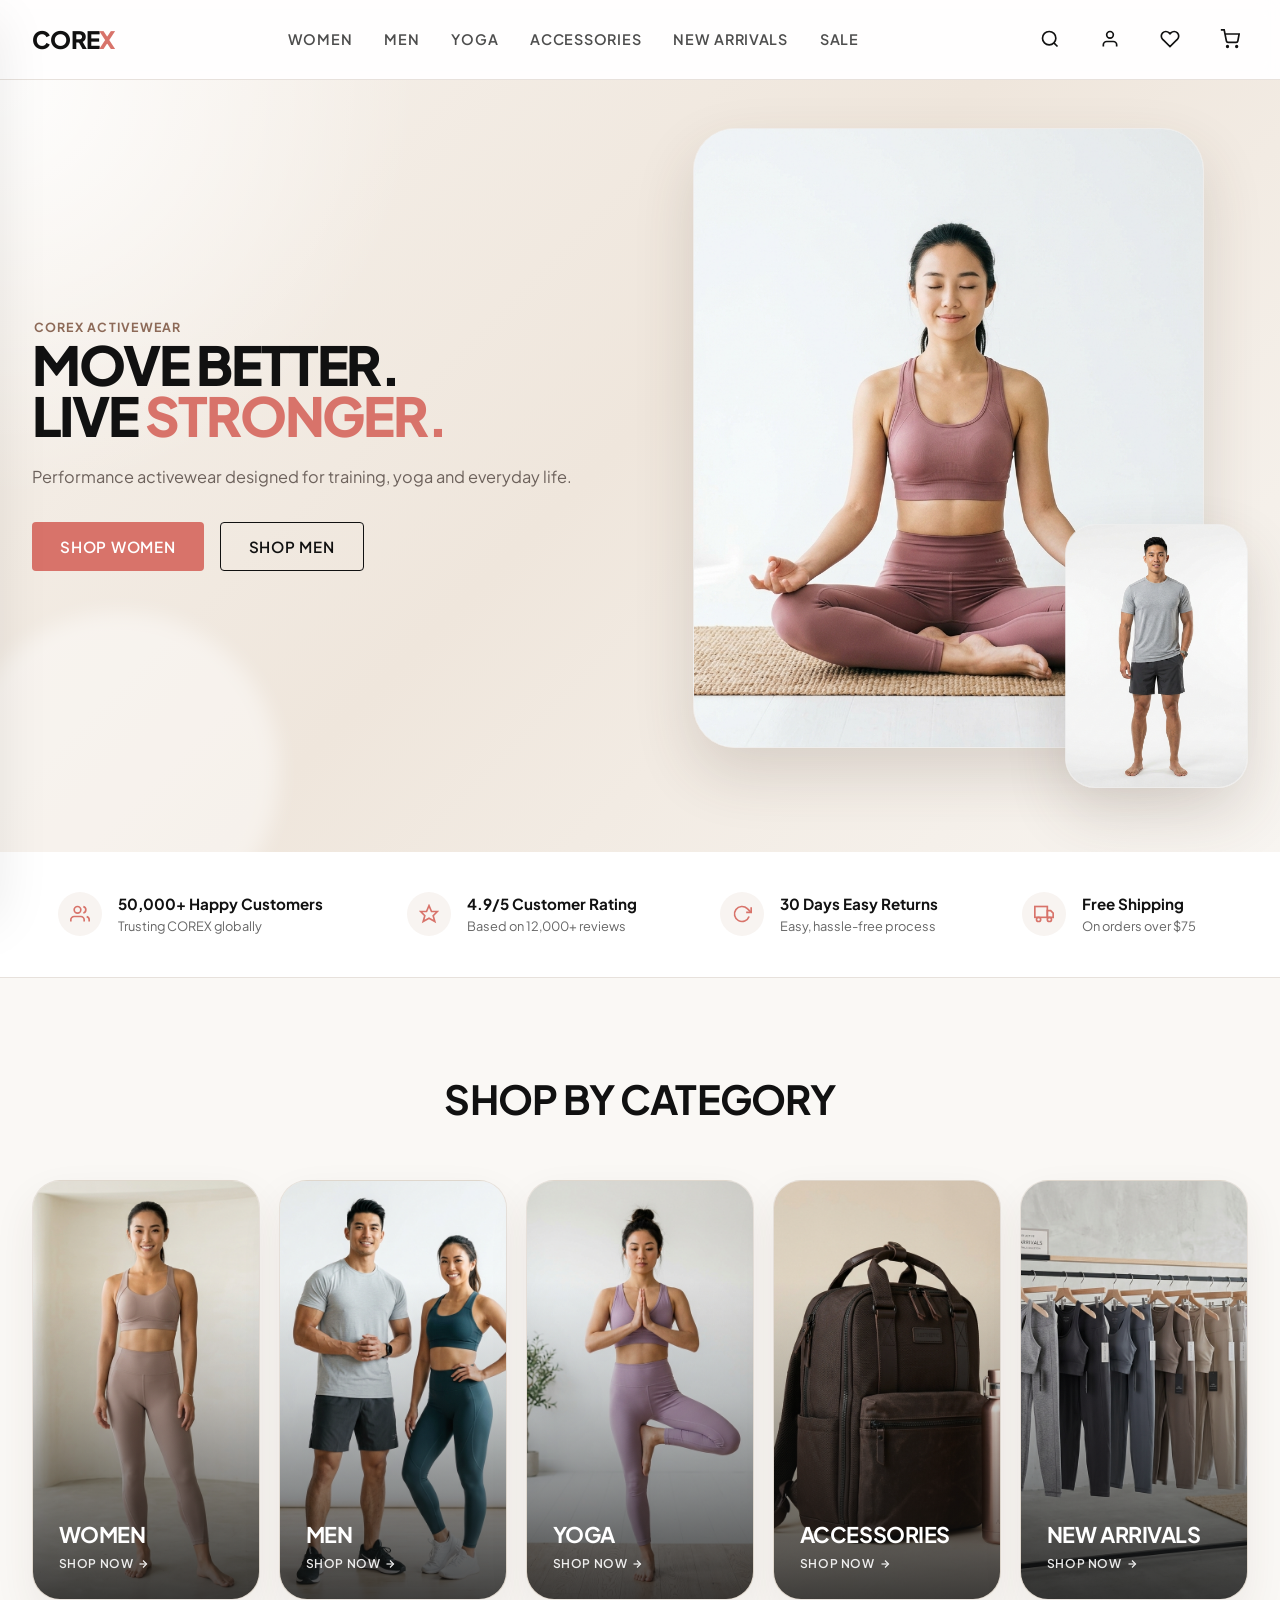
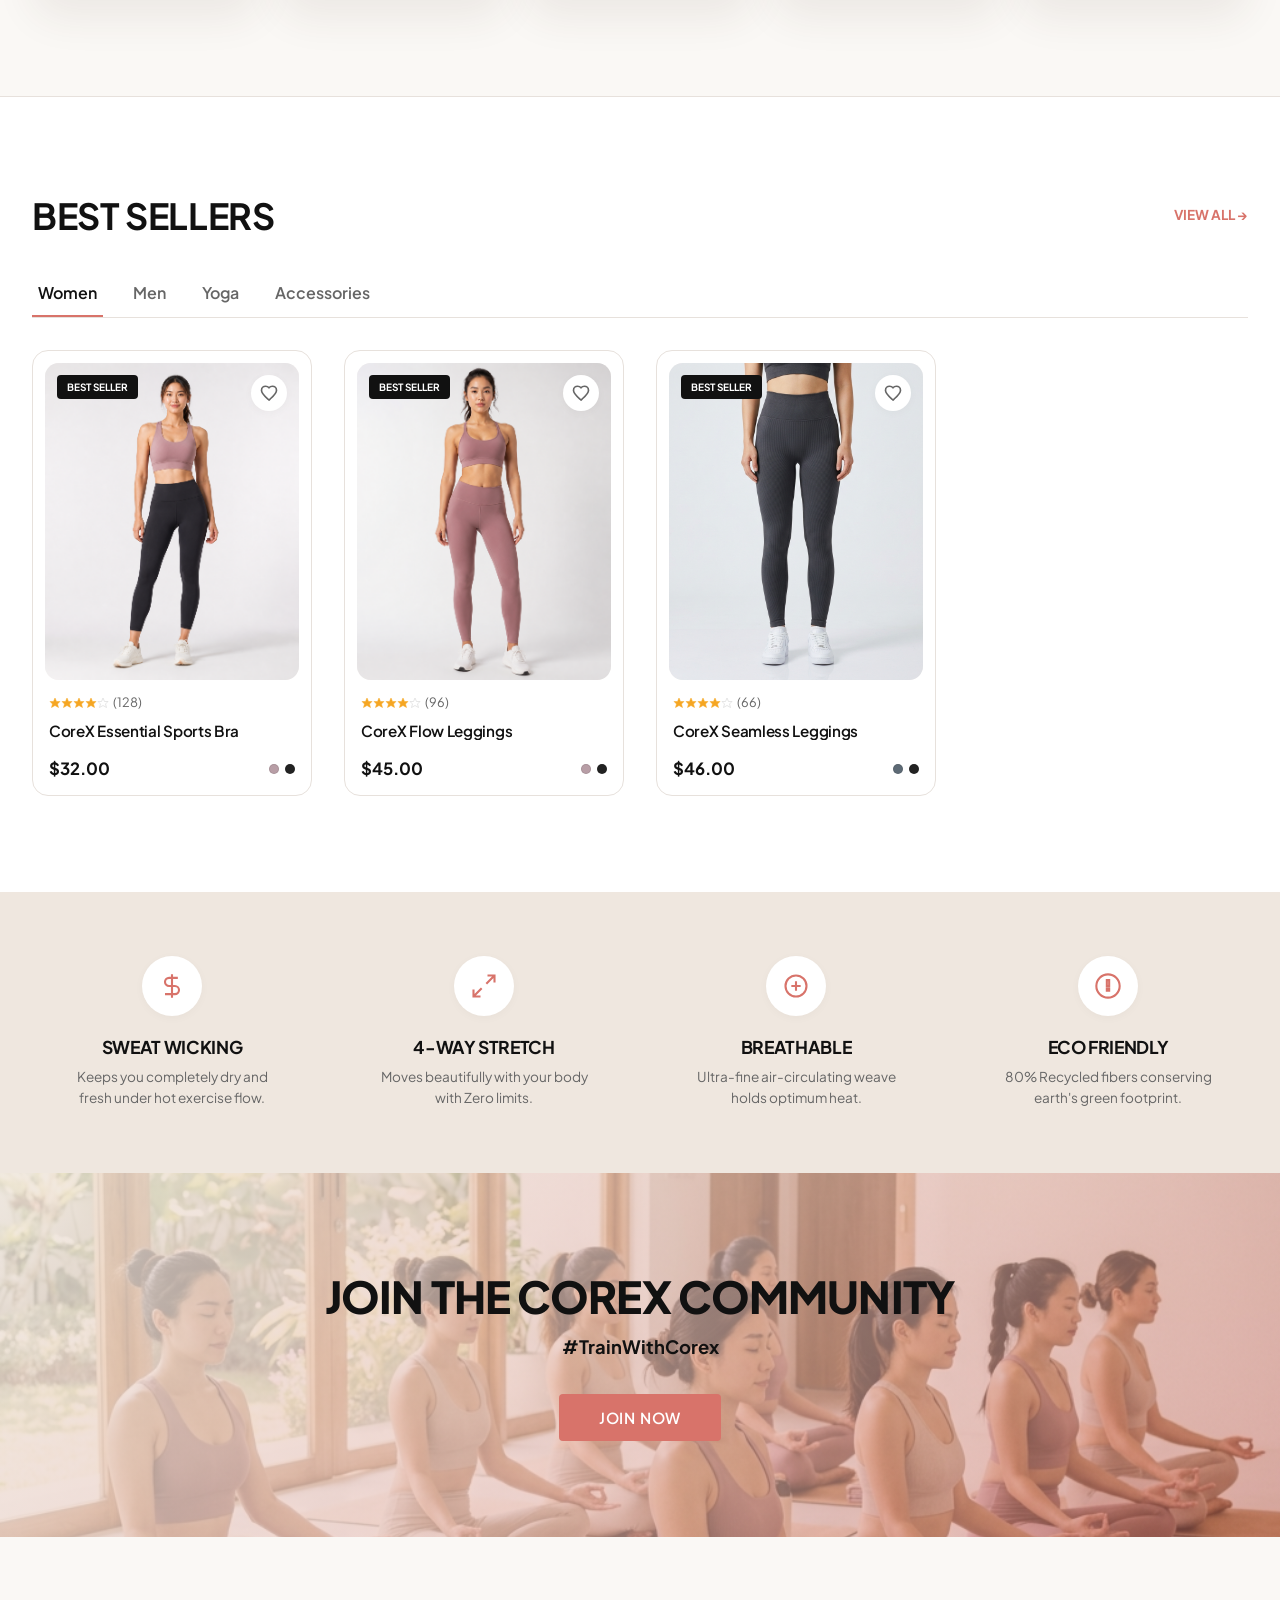
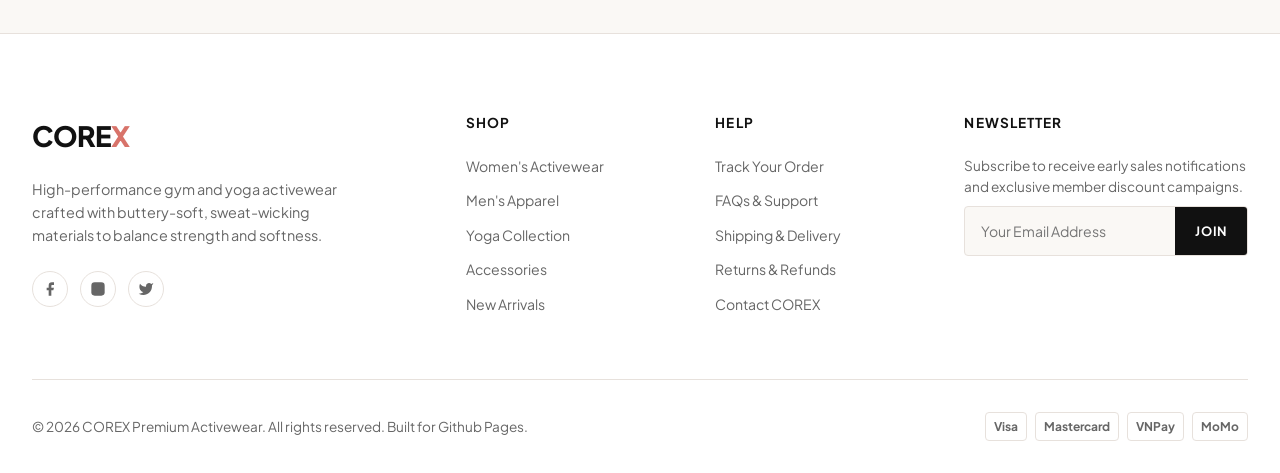
==== index.html @ 03a272ba "Initial COREX e-commerce website" ====
<!DOCTYPE html>
<html lang="en">
<head>
  <meta charset="UTF-8">
  <meta name="viewport" content="width=device-width, initial-scale=1.0">
  <title>COREX | Premium Gym & Yoga Activewear</title>
  <meta name="description" content="Shop COREX activewear. Premium quality training, yoga, and gym clothing designed for performance, comfort and style.">
  <link rel="stylesheet" href="css/style.css">
</head>
<body>

  <!-- =========================================
    HEADER & NAVIGATION
  ========================================= -->
  <header>
    <div class="container header-container">
      
      <!-- Hamburger Menu for Mobile -->
      <button class="header-btn hamburger" id="hamburger-open-btn" aria-label="Open Menu">
        <svg viewBox="0 0 24 24"><line x1="3" y1="12" x2="21" y2="12"/><line x1="3" y1="6" x2="21" y2="6"/><line x1="3" y1="18" x2="21" y2="18"/></svg>
      </button>

      <!-- Logo -->
      <a href="#" onclick="navigateTo('home'); return false;" class="logo">
        CORE<span>X</span>
      </a>

      <!-- Desktop Navigation links -->
      <nav class="nav-links">
        <a href="#" onclick="navigateTo('shop', { category: 'women' }); return false;" class="nav-link" data-category="women">Women</a>
        <a href="#" onclick="navigateTo('shop', { category: 'men' }); return false;" class="nav-link" data-category="men">Men</a>
        <a href="#" onclick="navigateTo('shop', { category: 'yoga' }); return false;" class="nav-link" data-category="yoga">Yoga</a>
        <a href="#" onclick="navigateTo('shop', { category: 'accessories' }); return false;" class="nav-link" data-category="accessories">Accessories</a>
        <a href="#" onclick="navigateTo('shop', { category: 'new' }); return false;" class="nav-link" data-category="new">New Arrivals</a>
        <a href="#" onclick="navigateTo('shop', { category: 'sale' }); return false;" class="nav-link" data-category="sale">Sale</a>
      </nav>

      <!-- Action items -->
      <div class="header-actions">
        <!-- Search trigger -->
        <button class="header-btn" id="search-open-btn" aria-label="Open Search">
          <svg viewBox="0 0 24 24"><circle cx="11" cy="11" r="8"/><line x1="21" y1="21" x2="16.65" y2="16.65"/></svg>
        </button>

        <!-- Profile trigger -->
        <button class="header-btn" id="account-open-btn" aria-label="Open Account">
          <svg viewBox="0 0 24 24"><path d="M20 21v-2a4 4 0 0 0-4-4H8a4 4 0 0 0-4 4v2"/><circle cx="12" cy="7" r="4"/></svg>
        </button>

        <!-- Wishlist trigger -->
        <button class="header-btn" onclick="navigateTo('wishlist'); return false;" aria-label="Open Wishlist">
          <svg viewBox="0 0 24 24"><path d="M20.84 4.61a5.5 5.5 0 0 0-7.78 0L12 5.67l-1.06-1.06a5.5 5.5 0 0 0-7.78 7.78l1.06 1.06L12 21.23l7.78-7.78 1.06-1.06a5.5 5.5 0 0 0 0-7.78z"/></svg>
          <span class="badge-count wishlist-badge" style="display: none;">0</span>
        </button>

        <!-- Cart trigger -->
        <button class="header-btn" onclick="navigateTo('cart'); return false;" aria-label="Open Cart">
          <svg viewBox="0 0 24 24"><circle cx="9" cy="21" r="1"/><circle cx="20" cy="21" r="1"/><path d="M1 1h4l2.68 13.39a2 2 0 0 0 2 1.61h9.72a2 2 0 0 0 2-1.61L23 6H6"/></svg>
          <span class="badge-count cart-badge" style="display: none;">0</span>
        </button>
      </div>

    </div>
  </header>

  <!-- =========================================
    MAIN VIEW CONTAINER
  ========================================= -->
  <main>

    <!-- =========================================
      VIEW A: HOME PAGE
    ========================================= -->
    <section id="home-view" class="view-section active-view">
      
      <!-- Hero -->
      <div class="hero">
        <div class="container hero-shell">
          <div class="hero-content">
            <span class="hero-tagline text-uppercase">COREX ACTIVEWEAR</span>
            <h1 class="hero-title">MOVE BETTER.<br>LIVE <span class="hero-title-accent">STRONGER.</span></h1>
            <p class="hero-subtitle">Performance activewear designed for training, yoga and everyday life.</p>
            <div class="hero-buttons">
              <button class="btn btn-primary" onclick="navigateTo('shop', { category: 'women' })">Shop Women</button>
              <button class="btn btn-secondary" onclick="navigateTo('shop', { category: 'men' })">Shop Men</button>
            </div>
          </div>
          <div class="hero-visual">
            <div class="hero-visual-panel">
              <div class="hero-frame hero-frame-main">
                <img src="images/hero-woman.png" alt="Female yoga model wearing mauve activewear set, sitting in meditation pose" class="hero-image hero-image-main" onerror="this.onerror=null; this.src='images/women_10.png'">
              </div>
              <div class="hero-frame hero-frame-sub">
                <img src="images/hero-man.png" alt="Male gym model wearing grey athletic t-shirt and shorts" class="hero-image hero-image-sub" onerror="this.onerror=null; this.src='images/men_1.png'">
              </div>
            </div>
          </div>
        </div>
      </div>

      <!-- Trust Bar (Threshold changed to $75) -->
      <div class="trust-bar">
        <div class="container trust-container">
          <div class="trust-item">
            <div class="trust-icon">
              <svg viewBox="0 0 24 24"><path d="M17 21v-2a4 4 0 0 0-4-4H5a4 4 0 0 0-4 4v2"/><circle cx="9" cy="7" r="4"/><path d="M23 21v-2a4 4 0 0 0-3-3.87"/><path d="M16 3.13a4 4 0 0 1 0 7.75"/></svg>
            </div>
            <div>
              <div class="trust-title">50,000+ Happy Customers</div>
              <div class="trust-text">Trusting COREX globally</div>
            </div>
          </div>
          <div class="trust-item">
            <div class="trust-icon">
              <svg viewBox="0 0 24 24"><polygon points="12 2 15 9 22 9 17 14 19 21 12 17 5 21 7 14 2 9 9 9"/></svg>
            </div>
            <div>
              <div class="trust-title">4.9/5 Customer Rating</div>
              <div class="trust-text">Based on 12,000+ reviews</div>
            </div>
          </div>
          <div class="trust-item">
            <div class="trust-icon">
              <svg viewBox="0 0 24 24"><polyline points="23 4 23 10 17 10"/><path d="M20.49 15a9 9 0 1 1-2.12-9.36L23 10"/></svg>
            </div>
            <div>
              <div class="trust-title">30 Days Easy Returns</div>
              <div class="trust-text">Easy, hassle-free process</div>
            </div>
          </div>
          <div class="trust-item">
            <div class="trust-icon">
              <svg viewBox="0 0 24 24"><rect x="1" y="3" width="15" height="13"/><polygon points="16 8 20 8 23 11 23 16 16 16"/><circle cx="5.5" cy="18.5" r="2.5"/><circle cx="18.5" cy="18.5" r="2.5"/></svg>
            </div>
            <div>
              <div class="trust-title">Free Shipping</div>
              <div class="trust-text">On orders over $75</div>
            </div>
          </div>
        </div>
      </div>

      <!-- Shop by Category -->
      <div class="home-section">
        <div class="container">
          <div class="section-header" style="justify-content: center; text-align: center; margin-bottom: 3.5rem;">
            <div class="section-title-wrap">
              <h2 class="section-title" style="font-size: 2.5rem;">SHOP BY CATEGORY</h2>
            </div>
          </div>

          <div class="category-grid">
            <!-- Women -->
            <div class="category-card" onclick="navigateTo('shop', { category: 'women' })">
              <img src="images/category-women.png" alt="Women Activewear" class="category-img category-img-women" loading="lazy" onerror="this.onerror=null; this.src='images/women_2.png'">
              <div class="category-overlay">
                <h3 class="category-name">WOMEN</h3>
                <span class="category-link">SHOP NOW <svg viewBox="0 0 24 24"><line x1="5" y1="12" x2="19" y2="12"/><polyline points="12 5 19 12 12 19"/></svg></span>
              </div>
            </div>
            <!-- Men -->
            <div class="category-card" onclick="navigateTo('shop', { category: 'men' })">
              <img src="images/category-men.png" alt="Men Gym Gear" class="category-img category-img-men" loading="lazy" onerror="this.onerror=null; this.src='images/men_10.png'">
              <div class="category-overlay">
                <h3 class="category-name">MEN</h3>
                <span class="category-link">SHOP NOW <svg viewBox="0 0 24 24"><line x1="5" y1="12" x2="19" y2="12"/><polyline points="12 5 19 12 12 19"/></svg></span>
              </div>
            </div>
            <!-- Yoga -->
            <div class="category-card" onclick="navigateTo('shop', { category: 'yoga' })">
              <img src="images/category-yoga.png" alt="Yoga Session" class="category-img category-img-yoga" loading="lazy" onerror="this.onerror=null; this.src='images/yoga_3.png'">
              <div class="category-overlay">
                <h3 class="category-name">YOGA</h3>
                <span class="category-link">SHOP NOW <svg viewBox="0 0 24 24"><line x1="5" y1="12" x2="19" y2="12"/><polyline points="12 5 19 12 12 19"/></svg></span>
              </div>
            </div>
            <!-- Accessories -->
            <div class="category-card" onclick="navigateTo('shop', { category: 'accessories' })">
              <img src="images/category-accessories.png" alt="Premium Accessories" class="category-img" loading="lazy" onerror="this.onerror=null; this.src='images/accessories_1.png'">
              <div class="category-overlay">
                <h3 class="category-name">ACCESSORIES</h3>
                <span class="category-link">SHOP NOW <svg viewBox="0 0 24 24"><line x1="5" y1="12" x2="19" y2="12"/><polyline points="12 5 19 12 12 19"/></svg></span>
              </div>
            </div>
            <!-- New Arrivals -->
            <div class="category-card" onclick="navigateTo('shop', { category: 'new' })">
              <img src="images/category-new-arrivals.png" alt="New Arrivals" class="category-img" loading="lazy" onerror="this.onerror=null; this.src='images/new-arrivals_5.png'">
              <div class="category-overlay">
                <h3 class="category-name">NEW ARRIVALS</h3>
                <span class="category-link">SHOP NOW <svg viewBox="0 0 24 24"><line x1="5" y1="12" x2="19" y2="12"/><polyline points="12 5 19 12 12 19"/></svg></span>
              </div>
            </div>
          </div>
        </div>
      </div>

      <!-- Best Sellers Grid Section -->
      <div class="home-section" style="background-color: var(--bg-secondary); border-top:1px solid var(--border-color);">
        <div class="container">
          <div class="section-header" style="align-items: center; margin-bottom: 2rem;">
            <div class="section-title-wrap">
              <h2 class="section-title" style="font-size: 2.25rem; letter-spacing:-0.01em;">BEST SELLERS</h2>
            </div>
            <a href="#" onclick="navigateTo('shop', { category: 'best-seller' }); return false;" style="font-weight: 700; font-size: 0.85rem; text-transform: uppercase; color: var(--accent-primary); display: flex; align-items: center; gap: 4px;">VIEW ALL &rarr;</a>
          </div>

          <!-- Tabs -->
          <div class="tab-container" style="margin-bottom: 2rem;">
            <button class="tab-btn home-tab-btn active-tab" data-tab="women">Women</button>
            <button class="tab-btn home-tab-btn" data-tab="men">Men</button>
            <button class="tab-btn home-tab-btn" data-tab="yoga">Yoga</button>
            <button class="tab-btn home-tab-btn" data-tab="accessories">Accessories</button>
          </div>

          <!-- Best sellers dynamic product grid -->
          <div class="product-grid bestsellers-grid" id="bestsellers-grid"></div>
        </div>
      </div>

      <!-- Feature Bar -->
      <div class="feature-bar">
        <div class="container feature-bar-grid">
          <div class="feature-bar-item">
            <div class="feature-bar-icon">
              <svg viewBox="0 0 24 24"><path d="M12 2v20M17 5H9.5a3.5 3.5 0 0 0 0 7h5a3.5 3.5 0 0 1 0 7H6"/></svg>
            </div>
            <h3 class="feature-bar-title">SWEAT WICKING</h3>
            <p class="feature-bar-desc">Keeps you completely dry and fresh under hot exercise flow.</p>
          </div>
          <div class="feature-bar-item">
            <div class="feature-bar-icon">
              <svg viewBox="0 0 24 24"><path d="M15 3h6v6M9 21H3v-6M21 3l-7 7M3 21l7-7"/></svg>
            </div>
            <h3 class="feature-bar-title">4-WAY STRETCH</h3>
            <p class="feature-bar-desc">Moves beautifully with your body with Zero limits.</p>
          </div>
          <div class="feature-bar-item">
            <div class="feature-bar-icon">
              <svg viewBox="0 0 24 24"><path d="M12 12m-9 0a9 9 0 1 0 18 0a9 9 0 1 0 -18 0 M12 8v8M8 12h8"/></svg>
            </div>
            <h3 class="feature-bar-title">BREATHABLE</h3>
            <p class="feature-bar-desc">Ultra-fine air-circulating weave holds optimum heat.</p>
          </div>
          <div class="feature-bar-item">
            <div class="feature-bar-icon">
              <svg viewBox="0 0 24 24"><path d="M12 2a10 10 0 0 0-10 10c0 5.52 4.48 10 10 10a10 10 0 0 0 10-10A10 10 0 0 0 12 2zm1 14h-2v-2h2v2zm0-4h-2V7h2v5z"/></svg>
            </div>
            <h3 class="feature-bar-title">ECO FRIENDLY</h3>
            <p class="feature-bar-desc">80% Recycled fibers conserving earth's green footprint.</p>
          </div>
        </div>
      </div>

      <!-- Community Section -->
      <div class="community-section" style="background: linear-gradient(135deg, rgba(239, 231, 223, 0.85) 0%, rgba(216, 115, 106, 0.45) 100%), url('images/community-banner.png') center/cover no-repeat;">
        <div class="container">
          <div class="community-box">
            <h2 class="community-title" style="font-size: 2.75rem; font-weight:800; margin-bottom: 0.5rem; text-transform:uppercase;">JOIN THE COREX COMMUNITY</h2>
            <p class="community-desc" style="color:#111111; font-weight:700; font-size:1.15rem; margin-bottom: 2rem;">#TrainWithCorex</p>
            <button class="btn btn-primary" onclick="document.getElementById('account-open-btn').click()" style="padding: 14px 40px;">Join Now</button>
          </div>
        </div>
      </div>

    </section>

    <!-- =========================================
      VIEW B: PRODUCT LISTING PAGE (CATALOG)
    ========================================= -->
    <section id="shop-view" class="view-section">
      <div class="container">
        
        <div class="shop-page-wrapper">
          
          <!-- Filters Sidebar -->
          <aside class="filter-sidebar" id="filter-sidebar">
            <div class="filter-section-title" style="margin-bottom:0.5rem; display:none;" id="mobile-filter-close-wrap">
              <span>Filters</span>
              <button id="mobile-filter-close-btn" style="font-size:1.5rem;">&times;</button>
            </div>
            
            <!-- Category Filter -->
            <div class="filter-section">
              <h3 class="filter-section-title">Category</h3>
              <div class="filter-list">
                <label class="filter-checkbox-label">
                  <input type="checkbox" class="filter-checkbox" data-type="category" value="Sports Bra">
                  Sports Bras
                </label>
                <label class="filter-checkbox-label">
                  <input type="checkbox" class="filter-checkbox" data-type="category" value="Leggings">
                  Leggings
                </label>
                <label class="filter-checkbox-label">
                  <input type="checkbox" class="filter-checkbox" data-type="category" value="Tops">
                  Tops & Tees
                </label>
                <label class="filter-checkbox-label">
                  <input type="checkbox" class="filter-checkbox" data-type="category" value="Shorts">
                  Shorts
                </label>
                <label class="filter-checkbox-label">
                  <input type="checkbox" class="filter-checkbox" data-type="category" value="Hoodies">
                  Hoodies
                </label>
                <label class="filter-checkbox-label">
                  <input type="checkbox" class="filter-checkbox" data-type="category" value="Accessories">
                  Accessories
                </label>
              </div>
            </div>

            <!-- Size Filter -->
            <div class="filter-section">
              <h3 class="filter-section-title">Size</h3>
              <div class="filter-sizes-grid">
                <button class="filter-size-btn" data-size="XS">XS</button>
                <button class="filter-size-btn" data-size="S">S</button>
                <button class="filter-size-btn" data-size="M">M</button>
                <button class="filter-size-btn" data-size="L">L</button>
                <button class="filter-size-btn" data-size="XL">XL</button>
                <button class="filter-size-btn" data-size="XXL">XXL</button>
              </div>
            </div>

            <!-- Color Filter -->
            <div class="filter-section">
              <h3 class="filter-section-title">Color</h3>
              <div class="filter-colors-grid">
                <button class="filter-color-btn" data-color="Mauve" title="Mauve">
                  <span class="filter-color-dot" style="background-color: #B89EA6;"></span>
                </button>
                <button class="filter-color-btn" data-color="Black" title="Black">
                  <span class="filter-color-dot" style="background-color: #222222;"></span>
                </button>
                <button class="filter-color-btn" data-color="Off-White" title="Off-White">
                  <span class="filter-color-dot" style="background-color: #FAF5F0;"></span>
                </button>
                <button class="filter-color-btn" data-color="Soft Green" title="Soft Green">
                  <span class="filter-color-dot" style="background-color: #A6BCA9;"></span>
                </button>
                <button class="filter-color-btn" data-color="Slate Grey" title="Slate Grey">
                  <span class="filter-color-dot" style="background-color: #5D6A75;"></span>
                </button>
                <button class="filter-color-btn" data-color="Plum" title="Plum">
                  <span class="filter-color-dot" style="background-color: #5B3C46;"></span>
                </button>
              </div>
            </div>

            <!-- Price Range Filter -->
            <div class="filter-section">
              <h3 class="filter-section-title">Price Range</h3>
              <div class="price-range-wrap">
                <div class="price-range-inputs">
                  <input type="number" id="price-min" placeholder="Min" min="0">
                  <span style="color:var(--text-secondary);">-</span>
                  <input type="number" id="price-max" placeholder="Max" min="0">
                </div>
              </div>
            </div>

            <!-- Material Filter -->
            <div class="filter-section">
              <h3 class="filter-section-title">Material</h3>
              <div class="filter-list">
                <label class="filter-checkbox-label">
                  <input type="checkbox" class="filter-checkbox" data-type="material" value="Nylon">
                  Nylon Blend
                </label>
                <label class="filter-checkbox-label">
                  <input type="checkbox" class="filter-checkbox" data-type="material" value="Polyester">
                  Polyester Blend
                </label>
                <label class="filter-checkbox-label">
                  <input type="checkbox" class="filter-checkbox" data-type="material" value="Cotton">
                  Premium Cotton
                </label>
                <label class="filter-checkbox-label">
                  <input type="checkbox" class="filter-checkbox" data-type="material" value="Modal">
                  Buttery Modal
                </label>
              </div>
            </div>

          </aside>

          <!-- Catalog Grid area -->
          <div class="catalog-content">
            
            <div class="catalog-header">
              <div>
                <h2 id="shop-view-title" class="section-title">Shop All Products</h2>
                <span id="results-count" class="results-count">0 products</span>
              </div>

              <div class="catalog-actions">
                <button class="btn btn-outline mobile-filter-trigger" id="mobile-filter-open-btn" style="display:none;">
                  <svg viewBox="0 0 24 24" style="width:16px; height:16px; stroke:currentColor; stroke-width:2; fill:none;"><polygon points="22 3 2 3 10 12.46 10 19 14 21 14 12.46 22 3"/></svg>
                  Filters
                </button>

                <div class="sort-select-wrap">
                  <label for="sort-select">Sort By</label>
                  <select id="sort-select" class="sort-select">
                    <option value="featured">Featured</option>
                    <option value="price-low">Price Low to High</option>
                    <option value="price-high">Price High to Low</option>
                    <option value="rating">Best Rating</option>
                    <option value="newest">Newest</option>
                  </select>
                  <div class="sort-arrow">
                    <svg viewBox="0 0 24 24"><polyline points="6 9 12 15 18 9"/></svg>
                  </div>
                </div>
              </div>
            </div>

            <!-- Active filters pill indicator block -->
            <div class="active-filters-row" id="active-filters-row"></div>
            <div class="product-grid" id="catalog-grid"></div>

          </div>

        </div>

      </div>
    </section>

    <!-- =========================================
      VIEW C: PRODUCT DETAIL PAGE
    ========================================= -->
    <section id="detail-view" class="view-section">
      <div class="container product-detail-wrapper">
        
        <!-- Breadcrumb -->
        <div class="breadcrumb" id="detail-breadcrumb"></div>

        <div class="detail-layout">
          
          <!-- Column 1: Gallery -->
          <div class="detail-gallery">
            <div class="gallery-thumbs" id="detail-gallery-thumbs"></div>
            <div class="main-image-container" id="detail-main-img-wrap"></div>
          </div>

          <!-- Column 2: Specs & Info -->
          <div class="detail-info">
            
            <div id="detail-badge-wrap" class="detail-badge" style="display:none;"></div>
            <h1 class="detail-name" id="detail-product-name">Product Name</h1>
            
            <div class="detail-price-rating">
              <div class="detail-price-box" id="detail-price-box"></div>
              
              <div class="detail-rating">
                <div class="detail-rating-stars" id="detail-rating-stars"></div>
                <span id="detail-rating-num" style="margin-left: 4px; font-weight:700;">0.0</span>
                <span id="detail-rating-count" class="detail-rating-count">0 reviews</span>
              </div>
            </div>

            <p class="detail-desc" id="detail-desc-text">Product description will sit here.</p>

            <div class="detail-options">
              
              <!-- Color Selector -->
              <div class="detail-option-group">
                <div class="detail-option-header">
                  <span class="detail-option-label">Color</span>
                  <span class="detail-option-val" id="detail-active-color-name">Mauve</span>
                </div>
                <div class="detail-colors" id="detail-colors-wrap"></div>
              </div>

              <!-- Size Selector -->
              <div class="detail-option-group">
                <div class="detail-option-header">
                  <span class="detail-option-label">Size</span>
                  <span class="detail-option-val" id="detail-active-size-name">M</span>
                </div>
                <div class="detail-sizes" id="detail-sizes-wrap"></div>
              </div>

            </div>

            <!-- Purchase & Quantity action box -->
            <div class="purchase-row">
              <div class="stepper">
                <button class="stepper-btn" id="detail-stepper-minus">-</button>
                <span class="stepper-val" id="detail-stepper-val">1</span>
                <button class="stepper-btn" id="detail-stepper-plus">+</button>
              </div>

              <div class="detail-action-buttons" style="flex-grow:1; margin-bottom:0;">
                <button class="btn btn-primary btn-full" id="detail-add-cart-btn">Add to Cart</button>
              </div>
            </div>

            <button class="btn btn-secondary btn-full" style="margin-bottom: 12px;" id="detail-buy-now-btn">Buy It Now</button>
            <button class="btn btn-outline btn-full" id="detail-wishlist-btn">Add to Wishlist</button>

            <!-- Feature Icons row -->
            <div class="detail-feature-icons">
              <div class="detail-feat-item">
                <div class="detail-feat-icon">
                  <svg viewBox="0 0 24 24"><path d="M12 2v20M17 5H9.5a3.5 3.5 0 0 0 0 7h5a3.5 3.5 0 0 1 0 7H6"/></svg>
                </div>
                <span class="detail-feat-label">Wicking</span>
              </div>
              <div class="detail-feat-item">
                <div class="detail-feat-icon">
                  <svg viewBox="0 0 24 24"><path d="M15 3h6v6M9 21H3v-6M21 3l-7 7M3 21l7-7"/></svg>
                </div>
                <span class="detail-feat-label">4-Way Stretch</span>
              </div>
              <div class="detail-feat-item">
                <div class="detail-feat-icon">
                  <svg viewBox="0 0 24 24"><path d="M12 12m-9 0a9 9 0 1 0 18 0a9 9 0 1 0 -18 0"/></svg>
                </div>
                <span class="detail-feat-label">Breathable</span>
              </div>
              <div class="detail-feat-item">
                <div class="detail-feat-icon">
                  <svg viewBox="0 0 24 24"><path d="M12 2a10 10 0 0 0-10 10c0 5.52 4.48 10 10 10a10 10 0 0 0 10-10"/></svg>
                </div>
                <span class="detail-feat-label">Eco Friendly</span>
              </div>
            </div>

            <!-- Tabs: Description, Sizing, Shipping & Reviews -->
            <div class="detail-tabs">
              <div class="detail-tabs-header">
                <button class="detail-tab-btn active" data-tab="desc">Description</button>
                <button class="detail-tab-btn" data-tab="size">Size Guide</button>
                <button class="detail-tab-btn" data-tab="shipping">Shipping</button>
                <button class="detail-tab-btn" data-tab="reviews">Reviews</button>
              </div>

              <div class="detail-tab-content active" id="tab-content-desc">
                <p>Designed with performance activewear fabric that fits closer to body curves, balancing soft training focus with structured gym support.</p>
                <br>
                <ul>
                  <li><strong>Composition:</strong> <span id="detail-spec-material">Fabric details</span></li>
                  <li><strong>Support level:</strong> Ideal for running, gym and yoga workouts.</li>
                  <li><strong>Washing instructions:</strong> Machine wash cold, hang dry for long-lasting elastic recovery.</li>
                </ul>
              </div>

              <div class="detail-tab-content" id="tab-content-size">
                <p>Fit parameters in inches. Fits true to standard activewear sizing.</p>
                <table class="size-table">
                  <thead>
                    <tr>
                      <th>Size</th>
                      <th>Bust</th>
                      <th>Waist</th>
                      <th>Hips</th>
                    </tr>
                  </thead>
                  <tbody>
                    <tr>
                      <td>XS</td>
                      <td>30-32</td>
                      <td>24-26</td>
                      <td>34-36</td>
                    </tr>
                    <tr>
                      <td>S</td>
                      <td>32-34</td>
                      <td>26-28</td>
                      <td>36-38</td>
                    </tr>
                    <tr>
                      <td>M</td>
                      <td>34-36</td>
                      <td>28-30</td>
                      <td>38-40</td>
                    </tr>
                    <tr>
                      <td>L</td>
                      <td>36-38</td>
                      <td>30-32</td>
                      <td>40-42</td>
                    </tr>
                    <tr>
                      <td>XL</td>
                      <td>38-40</td>
                      <td>32-34</td>
                      <td>42-44</td>
                    </tr>
                  </tbody>
                </table>
              </div>

              <div class="detail-tab-content" id="tab-content-shipping">
                <p><strong>Shipping Policy:</strong></p>
                <p>Standard delivery takes 3-5 business days. Express shipping delivery takes 1-2 business days. Free standard shipping applies to all orders above $75.</p>
                <br>
                <p><strong>Returns:</strong></p>
                <p>We accept clean, unworn returns within 30 days of purchase. Return shipping labels are generated automatically through your online account panel.</p>
              </div>

              <div class="detail-tab-content" id="tab-content-reviews">
                <!-- Customer review cards rendered here dynamically -->
              </div>
            </div>

          </div>

        </div>

        <!-- Recommended / You May Also Like Section -->
        <div class="home-section" style="border-top: 1px solid var(--border-color); margin-top: 5rem; padding-bottom: 0;">
          <h2 class="section-title" style="margin-bottom: 2.5rem; text-align: center;">You May Also Like</h2>
          <div class="product-grid" id="recommended-grid"></div>
        </div>

      </div>
    </section>

    <!-- =========================================
      VIEW D: CART VIEW
    ========================================= -->
    <section id="cart-view" class="view-section">
      <div class="container cart-view-container">
        
        <h2 class="section-title" style="margin-bottom: 2.5rem;">YOUR CART</h2>

        <!-- Cart View layout grid -->
        <div class="cart-layout" id="cart-main-layout">
          
          <!-- Left items table (Now renders table headers dynamically) -->
          <div class="cart-items-table" id="cart-items-list"></div>

          <!-- Right order totals summary card -->
          <div class="cart-summary-card" id="cart-summary-box"></div>

        </div>

        <!-- Empty Cart message -->
        <div class="empty-cart-state" id="cart-empty-state" style="display:none;">
          <svg viewBox="0 0 24 24"><circle cx="9" cy="21" r="1"/><circle cx="20" cy="21" r="1"/><path d="M1 1h4l2.68 13.39a2 2 0 0 0 2 1.61h9.72a2 2 0 0 0 2-1.61L23 6H6"/></svg>
          <h2>Your Cart is Empty</h2>
          <p>You haven't added any premium COREX items to your cart yet.</p>
          <button class="btn btn-primary" onclick="navigateTo('shop')">Start Shopping</button>
        </div>

      </div>
    </section>

    <!-- =========================================
      VIEW E: CHECKOUT VIEW
    ========================================= -->
    <section id="checkout-view" class="view-section">
      <div class="container checkout-view-container">
        
        <!-- Step Indicator -->
        <div class="step-indicator">
          <div class="step-item completed">
            <span class="step-num">✓</span>
            <span>Cart</span>
          </div>
          <div class="step-line"></div>
          <div class="step-item active">
            <span class="step-num">2</span>
            <span>Shipping</span>
          </div>
          <div class="step-line"></div>
          <div class="step-item">
            <span class="step-num">3</span>
            <span>Payment</span>
          </div>
          <div class="step-line"></div>
          <div class="step-item">
            <span class="step-num">4</span>
            <span>Complete</span>
          </div>
        </div>

        <div class="checkout-layout">
          
          <!-- Left: Checkout Forms -->
          <div class="checkout-form-container">
            
            <!-- Shipping Form -->
            <div>
              <h3 class="checkout-block-title">SHIPPING INFORMATION</h3>
              <form class="form-grid">
                <div class="form-group form-grid-full">
                  <label for="checkout-name">Full Name</label>
                  <input type="text" id="checkout-name" placeholder="Minh Tâm" value="Minh Tâm">
                </div>
                <div class="form-group">
                  <label for="checkout-phone">Phone Number</label>
                  <input type="tel" id="checkout-phone" placeholder="0123 456 789" value="0123 456 789">
                </div>
                <div class="form-group">
                  <label for="checkout-email">Email Address</label>
                  <input type="email" id="checkout-email" placeholder="minhtam@email.com" value="minhtam@email.com">
                </div>
                <div class="form-group form-grid-full">
                  <label for="checkout-address">Delivery Address</label>
                  <input type="text" id="checkout-address" placeholder="123 Nguyễn Huệ, Quận 1" value="123 Nguyễn Huệ, Quận 1">
                </div>
                <div class="form-group">
                  <label for="checkout-city">City / Province</label>
                  <input type="text" id="checkout-city" placeholder="Hồ Chí Minh" value="Hồ Chí Minh">
                </div>
                <div class="form-group">
                  <label for="checkout-district">District</label>
                  <input type="text" id="checkout-district" placeholder="Quận 1" value="Quận 1">
                </div>
              </form>
            </div>

            <!-- Shipping Methods -->
            <div>
              <h3 class="checkout-block-title">SHIPPING METHOD</h3>
              <div class="method-grid">
                <div class="method-card active" data-ship="standard">
                  <input type="radio" name="shipping-method" class="method-radio" checked>
                  <div class="method-details">
                    <span class="method-name">Standard Shipping (3-5 days)</span>
                    <span class="method-desc">Free for orders above $75.</span>
                  </div>
                  <span class="method-price">Free</span>
                </div>
                <div class="method-card" data-ship="express">
                  <input type="radio" name="shipping-method" class="method-radio">
                  <div class="method-details">
                    <span class="method-name">Express Shipping (1-2 days)</span>
                    <span class="method-desc">Deliveries within 1-2 business days.</span>
                  </div>
                  <span class="method-price">$5.00</span>
                </div>
              </div>
            </div>

            <!-- Payment Methods (With mockup badges) -->
            <div>
              <h3 class="checkout-block-title">PAYMENT METHOD</h3>
              <div class="method-grid">
                <div class="method-card active" data-payment="cod">
                  <input type="radio" name="payment-method" class="method-radio" checked>
                  <div class="method-details">
                    <span class="method-name">Cash on Delivery</span>
                    <span class="method-desc">Pay with cash when your package is delivered.</span>
                  </div>
                </div>
                <div class="method-card" data-payment="vnpay">
                  <input type="radio" name="payment-method" class="method-radio">
                  <div class="method-details">
                    <span class="method-name">VNPay</span>
                    <span class="method-desc">Pay securely using VNPay gateway.</span>
                  </div>
                  <span class="payment-badge-logo vnpay">VNPay</span>
                </div>
                <div class="method-card" data-payment="momo">
                  <input type="radio" name="payment-method" class="method-radio">
                  <div class="method-details">
                    <span class="method-name">MoMo</span>
                    <span class="method-desc">Scan QR code instantly to pay.</span>
                  </div>
                  <span class="payment-badge-logo momo">MoMo</span>
                </div>
                <div class="method-card" data-payment="zalopay">
                  <input type="radio" name="payment-method" class="method-radio">
                  <div class="method-details">
                    <span class="method-name">ZaloPay</span>
                    <span class="method-desc">Pay with ZaloPay balance.</span>
                  </div>
                  <span class="payment-badge-logo zalopay">ZaloPay</span>
                </div>
                <div class="method-card" data-payment="card">
                  <input type="radio" name="payment-method" class="method-radio">
                  <div class="method-details">
                    <span class="method-name">Credit / Debit Card</span>
                    <span class="method-desc">Visa, Mastercard, JCB processed securely.</span>
                  </div>
                  <span class="payment-badge-logo cards">Visa/MC</span>
                </div>
              </div>
            </div>

          </div>

          <!-- Right: Order Summaries -->
          <div class="checkout-summary-box">
            <h3 class="summary-card-title" style="margin-bottom:1.5rem; padding-bottom: 0; border: none; font-size:1.1rem; text-transform:uppercase;">Order Summary</h3>
            <div class="checkout-summary-items" id="checkout-summary-items"></div>

            <div style="border-top: 1px solid var(--border-color); padding-top: 1.5rem; margin-top: 1.5rem;">
              <div class="summary-row">
                <span>Subtotal</span>
                <span id="checkout-subtotal">$0.00</span>
              </div>
              <div class="summary-row" id="checkout-discount-row" style="display:none; color:var(--accent-primary);">
                <span>Discount</span>
                <span id="checkout-discount">-$0.00</span>
              </div>
              <div class="summary-row">
                <span>Shipping</span>
                <span id="checkout-shipping">$0.00</span>
              </div>
              <div class="summary-row total-row" style="margin-bottom:2rem;">
                <span>Total</span>
                <span id="checkout-total">$0.00</span>
              </div>
              
              <button class="btn btn-primary btn-full" id="place-order-btn">Place Order</button>
              <button class="btn btn-link btn-full" style="margin-top:1rem; text-align:center;" onclick="navigateTo('cart')">Return to Cart</button>
            </div>

          </div>

        </div>

      </div>
    </section>

    <!-- =========================================
      VIEW F: WISHLIST VIEW
    ========================================= -->
    <section id="wishlist-view" class="view-section">
      <div class="container wishlist-view-container">
        
        <h2 class="section-title" style="margin-bottom: 2.5rem; text-align: center;">YOUR WISHLIST</h2>

        <div class="product-grid" id="wishlist-grid"></div>

        <div class="wishlist-empty-state" id="wishlist-empty-state" style="display:none;">
          <svg viewBox="0 0 24 24"><path d="M20.84 4.61a5.5 5.5 0 0 0-7.78 0L12 5.67l-1.06-1.06a5.5 5.5 0 0 0-7.78 7.78l1.06 1.06L12 21.23l7.78-7.78 1.06-1.06a5.5 5.5 0 0 0 0-7.78z"/></svg>
          <h2>Your Wishlist is Empty</h2>
          <p>Tap the heart icon on any product card to save your favorite workout gears here.</p>
          <button class="btn btn-primary" onclick="navigateTo('shop')">Explore Catalog</button>
        </div>

      </div>
    </section>

    <!-- =========================================
      VIEW G: ORDER SUCCESS VIEW
    ========================================= -->
    <section id="success-view" class="view-section">
      <div class="container success-view">
        <div class="success-icon">
          <svg viewBox="0 0 24 24"><polyline points="20 6 9 17 4 12"/></svg>
        </div>
        <h2 class="success-title">Order Confirmed!</h2>
        <p class="success-subtitle">Thank you for your purchase. Your workout gear is preparing for shipping and will be sent shortly.</p>

        <div class="order-details-box">
          <div class="order-detail-row">
            <span class="order-detail-label">Order Code:</span>
            <span class="order-detail-val" id="success-order-id">CRX-XXXXXX</span>
          </div>
          <div class="order-detail-row">
            <span class="order-detail-label">Order Date:</span>
            <span class="order-detail-val" id="success-order-date">Month Date, Year</span>
          </div>
          <div class="order-detail-row">
            <span class="order-detail-label">Payment Method:</span>
            <span class="order-detail-val" id="success-order-payment">COD</span>
          </div>
          <div class="order-detail-row">
            <span class="order-detail-label">Amount Paid:</span>
            <span class="order-detail-val" id="success-order-total" style="color:var(--accent-primary); font-size:1.1rem;">$0.00</span>
          </div>
        </div>

        <button class="btn btn-primary" onclick="navigateTo('home')">Return to Home</button>
        <button class="btn btn-secondary" onclick="navigateTo('shop')">Continue Shopping</button>
      </div>
    </section>

  </main>

  <!-- =========================================
    SEARCH OVERLAY SYSTEM
  ========================================= -->
  <div class="search-overlay" id="search-overlay">
    <div class="search-overlay-container">
      
      <div class="search-header-row">
        <button class="close-search-btn" id="search-close-btn">
          <svg viewBox="0 0 24 24"><line x1="18" y1="6" x2="6" y2="18"/><line x1="6" y1="6" x2="18" y2="18"/></svg>
          Close
        </button>
      </div>

      <div class="search-input-wrap">
        <svg viewBox="0 0 24 24"><circle cx="11" cy="11" r="8"/><line x1="21" y1="21" x2="16.65" y2="16.65"/></svg>
        <input type="text" id="search-input-field" class="search-input-field" placeholder="Search sports bra, leggings...">
      </div>

      <h3 class="search-results-title" id="search-results-count">Type to search...</h3>
      <div class="search-results-grid" id="search-results-grid"></div>

    </div>
  </div>

  <!-- =========================================
    ACCOUNT AUTH MODAL SYSTEM
  ========================================= -->
  <div class="modal-overlay" id="auth-modal-overlay">
    <div class="auth-modal-card">
      <button class="close-modal-btn" id="auth-close-btn" aria-label="Close Modal">
        <svg viewBox="0 0 24 24"><line x1="18" y1="6" x2="6" y2="18"/><line x1="6" y1="6" x2="18" y2="18"/></svg>
      </button>
      
      <div id="auth-card-content"></div>
    </div>
  </div>

  <!-- =========================================
    MOBILE HAMBURWER DRAWER SYSTEM
  ========================================= -->
  <div class="mobile-drawer-overlay" id="mobile-drawer-overlay"></div>
  <div class="mobile-drawer" id="mobile-drawer">
    <div class="mobile-drawer-header">
      <span class="logo">CORE<span>X</span></span>
      <button class="header-btn" id="hamburger-close-btn" aria-label="Close Menu">
        <svg viewBox="0 0 24 24"><line x1="18" y1="6" x2="6" y2="18"/><line x1="6" y1="6" x2="18" y2="18"/></svg>
      </button>
    </div>
    
    <nav class="mobile-nav-links">
      <a href="#" onclick="navigateTo('shop', { category: 'women' }); return false;" class="mobile-nav-link">Women</a>
      <a href="#" onclick="navigateTo('shop', { category: 'men' }); return false;" class="mobile-nav-link">Men</a>
      <a href="#" onclick="navigateTo('shop', { category: 'yoga' }); return false;" class="mobile-nav-link">Yoga</a>
      <a href="#" onclick="navigateTo('shop', { category: 'accessories' }); return false;" class="mobile-nav-link">Accessories</a>
      <a href="#" onclick="navigateTo('shop', { category: 'new' }); return false;" class="mobile-nav-link">New Arrivals</a>
      <a href="#" onclick="navigateTo('shop', { category: 'sale' }); return false;" class="mobile-nav-link">Sale</a>
    </nav>
  </div>

  <!-- =========================================
    TOAST PANEL
  ========================================= -->
  <div class="toast-container" id="toast-container"></div>

  <!-- =========================================
    FOOTER SECTION
  ========================================= -->
  <footer>
    <div class="container">
      
      <div class="footer-grid">
        
        <div>
          <a href="#" onclick="navigateTo('home'); return false;" class="footer-logo">
            CORE<span>X</span>
          </a>
          <p class="footer-desc">High-performance gym and yoga activewear crafted with buttery-soft, sweat-wicking materials to balance strength and softness.</p>
          <div class="footer-socials">
            <a href="#" class="social-link" aria-label="Facebook">
              <svg viewBox="0 0 24 24"><path d="M18 2h-3a5 5 0 0 0-5 5v3H7v4h3v8h4v-8h3l1-4h-4V7a1 1 0 0 1 1-1h3z"/></svg>
            </a>
            <a href="#" class="social-link" aria-label="Instagram">
              <svg viewBox="0 0 24 24"><rect x="2" y="2" width="20" height="20" rx="5" ry="5"/><path d="M16 11.37A4 4 0 1 1 12.63 8 4 4 0 0 1 16 11.37z"/><line x1="17.5" y1="6.5" x2="17.51" y2="6.5"/></svg>
            </a>
            <a href="#" class="social-link" aria-label="Twitter">
              <svg viewBox="0 0 24 24"><path d="M23 3a10.9 10.9 0 0 1-3.14 1.53 4.48 4.48 0 0 0-7.86 3v1A10.66 10.66 0 0 1 3 4s-4 9 5 13a11.64 11.64 0 0 1-7 2c9 5 20 0 20-11.5a4.5 4.5 0 0 0-.08-.83A7.72 7.72 0 0 0 23 3z"/></svg>
            </a>
          </div>
        </div>

        <div>
          <h4 class="footer-title">Shop</h4>
          <div class="footer-links">
            <a href="#" onclick="navigateTo('shop', { category: 'women' }); return false;" class="footer-link">Women's Activewear</a>
            <a href="#" onclick="navigateTo('shop', { category: 'men' }); return false;" class="footer-link">Men's Apparel</a>
            <a href="#" onclick="navigateTo('shop', { category: 'yoga' }); return false;" class="footer-link">Yoga Collection</a>
            <a href="#" onclick="navigateTo('shop', { category: 'accessories' }); return false;" class="footer-link">Accessories</a>
            <a href="#" onclick="navigateTo('shop', { category: 'new' }); return false;" class="footer-link">New Arrivals</a>
          </div>
        </div>

        <div>
          <h4 class="footer-title">Help</h4>
          <div class="footer-links">
            <a href="#" class="footer-link">Track Your Order</a>
            <a href="#" class="footer-link">FAQs & Support</a>
            <a href="#" class="footer-link">Shipping & Delivery</a>
            <a href="#" class="footer-link">Returns & Refunds</a>
            <a href="#" class="footer-link">Contact COREX</a>
          </div>
        </div>

        <div>
          <h4 class="footer-title">Newsletter</h4>
          <p class="newsletter-desc">Subscribe to receive early sales notifications and exclusive member discount campaigns.</p>
          <form class="newsletter-form" onsubmit="event.preventDefault(); showToast('Subscribed to newsletter!', 'success'); this.reset();">
            <div class="newsletter-input-wrap">
              <input type="email" placeholder="Your Email Address" required class="newsletter-input">
              <button type="submit" class="newsletter-btn">Join</button>
            </div>
          </form>
        </div>

      </div>

      <div class="footer-bottom">
        <span class="copyright">&copy; 2026 COREX Premium Activewear. All rights reserved. Built for Github Pages.</span>
        <div class="footer-payments">
          <span style="font-size: 0.75rem; color: var(--text-secondary); font-weight:700; border: 1px solid var(--border-color); padding: 4px 8px; border-radius: var(--radius-sm);">Visa</span>
          <span style="font-size: 0.75rem; color: var(--text-secondary); font-weight:700; border: 1px solid var(--border-color); padding: 4px 8px; border-radius: var(--radius-sm);">Mastercard</span>
          <span style="font-size: 0.75rem; color: var(--text-secondary); font-weight:700; border: 1px solid var(--border-color); padding: 4px 8px; border-radius: var(--radius-sm);">VNPay</span>
          <span style="font-size: 0.75rem; color: var(--text-secondary); font-weight:700; border: 1px solid var(--border-color); padding: 4px 8px; border-radius: var(--radius-sm);">MoMo</span>
        </div>
      </div>

    </div>
  </footer>

  <script src="js/app.js"></script>
</body>
</html>
---- css/style.css ----
/* 
  =========================================
  COREX E-COMMERCE DESIGN SYSTEM & STYLES
  =========================================
*/

@import url('https://fonts.googleapis.com/css2?family=Plus+Jakarta+Sans:wght@300;400;500;600;700;800&display=swap');

:root {
  /* Color Palette */
  --bg-primary: #FAF8F5; /* Warm premium white */
  --bg-secondary: #FFFFFF;
  --text-primary: #111111;
  --text-secondary: #666666;
  --border-color: #E7E1DC;
  --accent-primary: #D8736A; /* Coral / Muted Red */
  --accent-hover: #C85F56;
  --neutral-beige: #EFE7DF;
  --card-bg: #F8F4F1;
  
  /* Fonts */
  --font-sans: 'Plus Jakarta Sans', -apple-system, BlinkMacSystemFont, "Segoe UI", Roboto, sans-serif;
  
  /* Transitions */
  --transition-smooth: all 0.35s cubic-bezier(0.25, 1, 0.5, 1);
  --transition-fast: all 0.2s ease;
  
  /* Shadows */
  --shadow-sm: 0 2px 10px rgba(17, 17, 17, 0.03);
  --shadow-md: 0 10px 30px rgba(27, 25, 24, 0.05);
  --shadow-lg: 0 20px 50px rgba(27, 25, 24, 0.08);
  
  /* Radii */
  --radius-sm: 4px;
  --radius-md: 8px;
  --radius-lg: 16px;
  --radius-full: 9999px;
  
  /* Layout constraints */
  --header-height: 80px;
  --container-max-width: 1400px;
}

/* Base Reset */
*, *::before, *::after {
  box-sizing: border-box;
  margin: 0;
  padding: 0;
}

html {
  scroll-behavior: smooth;
  font-size: 16px;
  -webkit-text-size-adjust: 100%;
}

body {
  background-color: var(--bg-primary);
  color: var(--text-primary);
  font-family: var(--font-sans);
  line-height: 1.6;
  overflow-x: hidden;
  -webkit-font-smoothing: antialiased;
}

a {
  color: inherit;
  text-decoration: none;
  transition: var(--transition-fast);
}

button {
  background: none;
  border: none;
  font-family: inherit;
  font-size: inherit;
  cursor: pointer;
  outline: none;
}

img {
  max-width: 100%;
  height: auto;
  display: block;
}

ul {
  list-style: none;
}

input, select, textarea {
  font-family: inherit;
  font-size: inherit;
  background: none;
  border: none;
  outline: none;
}

/* Typography Utilities */
h1, h2, h3, h4, h5, h6 {
  font-weight: 700;
  line-height: 1.25;
  letter-spacing: -0.02em;
}

.text-uppercase {
  text-transform: uppercase;
  letter-spacing: 0.1em;
}

/* Container */
.container {
  max-width: var(--container-max-width);
  margin-left: auto;
  margin-right: auto;
  padding-left: 2rem;
  padding-right: 2rem;
}

/* Buttons */
.btn {
  display: inline-flex;
  align-items: center;
  justify-content: center;
  gap: 8px;
  padding: 14px 28px;
  font-weight: 600;
  font-size: 0.95rem;
  border-radius: var(--radius-sm);
  transition: var(--transition-smooth);
  text-transform: uppercase;
  letter-spacing: 0.05em;
  position: relative;
  overflow: hidden;
}

.btn-primary {
  background-color: var(--accent-primary);
  color: var(--bg-secondary);
}

.btn-primary:hover {
  background-color: var(--accent-hover);
  transform: translateY(-2px);
  box-shadow: 0 6px 20px rgba(216, 115, 106, 0.3);
}

.btn-secondary {
  background-color: transparent;
  color: var(--text-primary);
  border: 1px solid var(--text-primary);
}

.btn-secondary:hover {
  background-color: var(--text-primary);
  color: var(--bg-secondary);
  transform: translateY(-2px);
}

.btn-outline {
  background-color: transparent;
  color: var(--text-primary);
  border: 1px solid var(--border-color);
}

.btn-outline:hover {
  border-color: var(--text-primary);
  background-color: rgba(17, 17, 17, 0.02);
}

.btn-link {
  padding: 0;
  text-transform: none;
  letter-spacing: 0;
  color: var(--text-secondary);
  position: relative;
}

.btn-link::after {
  content: '';
  position: absolute;
  bottom: -2px;
  left: 0;
  width: 0;
  height: 1px;
  background-color: var(--accent-primary);
  transition: var(--transition-fast);
}

.btn-link:hover {
  color: var(--accent-primary);
}

.btn-link:hover::after {
  width: 100%;
}

.btn-full {
  width: 100%;
}

/* Badge count */
.badge-count {
  position: absolute;
  top: -6px;
  right: -8px;
  background-color: var(--accent-primary);
  color: var(--bg-secondary);
  font-size: 10px;
  font-weight: 700;
  min-width: 16px;
  height: 16px;
  border-radius: var(--radius-full);
  display: flex;
  align-items: center;
  justify-content: center;
  padding: 0 4px;
  border: 2px solid var(--bg-secondary);
  animation: badgePop 0.3s cubic-bezier(0.175, 0.885, 0.32, 1.275);
}

@keyframes badgePop {
  0% { transform: scale(0); }
  100% { transform: scale(1); }
}

/* Header */
header {
  height: var(--header-height);
  background-color: rgba(255, 255, 255, 0.85);
  backdrop-filter: blur(10px);
  -webkit-backdrop-filter: blur(10px);
  border-bottom: 1px solid var(--border-color);
  position: sticky;
  top: 0;
  z-index: 100;
  display: flex;
  align-items: center;
  transition: var(--transition-fast);
}

header.scrolled {
  height: 70px;
  box-shadow: var(--shadow-sm);
  background-color: rgba(255, 255, 255, 0.95);
}

.header-container {
  display: flex;
  align-items: center;
  justify-content: space-between;
  width: 100%;
}

/* Logo */
.logo {
  font-size: 1.5rem;
  font-weight: 800;
  letter-spacing: -0.03em;
  color: var(--text-primary);
  display: flex;
  align-items: center;
}

.logo span {
  color: var(--accent-primary);
  font-weight: 900;
}

/* Navigation */
.nav-links {
  display: flex;
  align-items: center;
  gap: 2rem;
}

.nav-link {
  font-size: 0.9rem;
  font-weight: 600;
  letter-spacing: 0.05em;
  text-transform: uppercase;
  color: var(--text-primary);
  opacity: 0.75;
  position: relative;
  padding: 6px 0;
}

.nav-link:hover,
.nav-link.active {
  opacity: 1;
}

.nav-link::after {
  content: '';
  position: absolute;
  bottom: 0;
  left: 0;
  width: 0;
  height: 2px;
  background-color: var(--accent-primary);
  transition: var(--transition-smooth);
}

.nav-link:hover::after,
.nav-link.active::after {
  width: 100%;
}

/* Header Action Icons */
.header-actions {
  display: flex;
  align-items: center;
  gap: 1.5rem;
}

.header-btn {
  color: var(--text-primary);
  position: relative;
  padding: 8px;
  border-radius: var(--radius-full);
  transition: var(--transition-fast);
  display: flex;
  align-items: center;
  justify-content: center;
}

.header-btn:hover {
  background-color: rgba(17, 17, 17, 0.05);
  color: var(--accent-primary);
}

.header-btn svg {
  width: 20px;
  height: 20px;
  stroke-width: 2;
  fill: none;
  stroke: currentColor;
}

.hamburger {
  display: none;
}

/* General SPA Views Wrapper */
main {
  min-height: calc(100vh - var(--header-height) - 400px);
  position: relative;
}

.view-section {
  display: none;
  opacity: 0;
  transform: translateY(10px);
  transition: opacity 0.4s ease, transform 0.4s ease;
}

.view-section.active-view {
  display: block;
  opacity: 1;
  transform: translateY(0);
}

/* 
  =========================================
  VIEW: A. HOME PAGE
  =========================================
*/

/* Hero Section */
.hero {
  position: relative;
  min-height: 760px;
  padding: 3rem 0 4rem;
  background:
    radial-gradient(circle at top left, rgba(255, 255, 255, 0.9) 0%, rgba(255, 255, 255, 0) 28%),
    linear-gradient(135deg, #f6f1eb 0%, #efe6dc 48%, #f8f5f1 100%);
  overflow: hidden;
}

.hero::before {
  content: '';
  position: absolute;
  inset: auto auto -80px -40px;
  width: 320px;
  height: 320px;
  border-radius: 50%;
  background: rgba(255, 255, 255, 0.45);
  filter: blur(10px);
}

.hero-shell {
  position: relative;
  z-index: 1;
  display: grid;
  grid-template-columns: minmax(0, 1.05fr) minmax(0, 0.95fr);
  align-items: center;
  gap: 3rem;
}

.hero-content {
  position: relative;
  z-index: 2;
  max-width: 620px;
  padding-right: 0;
}

.hero-brand-lockup {
  display: flex;
  flex-direction: column;
  gap: 0.85rem;
  margin-bottom: 1.5rem;
}

.hero-brand-mark {
  display: inline-flex;
  align-items: center;
  width: fit-content;
  padding: 0.7rem 1rem;
  border: 1px solid rgba(17, 17, 17, 0.08);
  border-radius: var(--radius-full);
  background-color: rgba(255, 255, 255, 0.72);
  box-shadow: 0 18px 40px rgba(72, 55, 44, 0.08);
  font-size: 1rem;
  font-weight: 800;
  letter-spacing: 0.18em;
}

.hero-brand-mark span {
  color: var(--accent-primary);
}

.hero-tagline {
  width: fit-content;
  font-size: 0.78rem;
  font-weight: 700;
  color: #8d6a58;
  padding-left: 0.1rem;
}

.hero-title {
  max-width: 12ch;
  font-size: clamp(2.6rem, 4.2vw, 4.8rem);
  font-weight: 800;
  line-height: 0.95;
  letter-spacing: -0.04em;
  margin-bottom: 1.4rem;
  color: var(--text-primary);
}

.hero-title-accent {
  color: var(--accent-primary);
}

.hero-subtitle {
  max-width: 54ch;
  font-size: 1.02rem;
  color: #6d625c;
  margin-bottom: 2rem;
}

.hero-buttons {
  display: flex;
  flex-wrap: wrap;
  gap: 1rem;
  margin-bottom: 2rem;
}

.hero-highlights {
  display: grid;
  grid-template-columns: repeat(3, minmax(0, 1fr));
  gap: 1rem;
}

.hero-highlight {
  padding: 1rem 1rem 1.1rem;
  border-radius: 20px;
  background-color: rgba(255, 255, 255, 0.72);
  border: 1px solid rgba(17, 17, 17, 0.06);
  box-shadow: 0 16px 32px rgba(72, 55, 44, 0.06);
}

.hero-highlight strong {
  display: block;
  margin-bottom: 0.35rem;
  font-size: 0.85rem;
  text-transform: uppercase;
  letter-spacing: 0.08em;
}

.hero-highlight span {
  font-size: 0.88rem;
  color: var(--text-secondary);
}

.hero-visual {
  position: relative;
}

.hero-visual-panel {
  position: relative;
  min-height: 660px;
}

.hero-frame {
  position: absolute;
  overflow: hidden;
  background-color: rgba(255, 255, 255, 0.78);
  border: 1px solid rgba(17, 17, 17, 0.06);
  box-shadow: 0 26px 60px rgba(72, 55, 44, 0.16);
}

.hero-frame-main {
  inset: 0 8% 6% 0;
  border-radius: 42px;
}

.hero-frame-sub {
  right: 0;
  bottom: 0;
  width: 33%;
  height: 40%;
  border-radius: 30px;
}

.hero-image {
  width: 100%;
  height: 100%;
  object-fit: cover;
  display: block;
}

.hero-image-main {
  object-position: center 18%;
}

.hero-image-sub {
  object-position: center 18%;
}

.hero-note {
  position: absolute;
  z-index: 2;
  max-width: 260px;
  padding: 1rem 1.1rem;
  border-radius: 22px;
  background: rgba(255, 252, 248, 0.88);
  border: 1px solid rgba(17, 17, 17, 0.06);
  box-shadow: 0 18px 40px rgba(72, 55, 44, 0.1);
  backdrop-filter: blur(10px);
}

.hero-note-top {
  top: 30px;
  right: 0;
}

.hero-note-bottom {
  left: 24px;
  bottom: 24px;
}

.hero-note-label {
  display: inline-block;
  margin-bottom: 0.45rem;
  color: var(--accent-primary);
  font-size: 0.72rem;
  font-weight: 700;
  text-transform: uppercase;
  letter-spacing: 0.12em;
}

.hero-note strong {
  display: block;
  margin-bottom: 0.35rem;
  font-size: 1rem;
}

.hero-note p {
  font-size: 0.85rem;
  color: var(--text-secondary);
  line-height: 1.45;
}

/* Trust Bar */
.trust-bar {
  background-color: var(--bg-secondary);
  border-bottom: 1px solid var(--border-color);
  padding: 2.5rem 0;
}

.trust-container {
  display: flex;
  justify-content: space-around;
  flex-wrap: wrap;
  gap: 2rem;
}

.trust-item {
  display: flex;
  align-items: center;
  gap: 1rem;
  min-width: 200px;
}

.trust-icon {
  width: 44px;
  height: 44px;
  border-radius: var(--radius-full);
  background-color: var(--card-bg);
  display: flex;
  align-items: center;
  justify-content: center;
  color: var(--accent-primary);
}

.trust-icon svg {
  width: 20px;
  height: 20px;
  stroke: currentColor;
  stroke-width: 2;
  fill: none;
}

.trust-title {
  font-size: 0.95rem;
  font-weight: 700;
  color: var(--text-primary);
}

.trust-text {
  font-size: 0.8rem;
  color: var(--text-secondary);
}

/* Shop by Category */
.home-section {
  padding: 6rem 0;
}

.section-header {
  display: flex;
  justify-content: space-between;
  align-items: flex-end;
  margin-bottom: 3rem;
}

.section-title-wrap {
  max-width: 600px;
}

.section-label {
  font-size: 0.8rem;
  font-weight: 700;
  color: var(--accent-primary);
  text-transform: uppercase;
  letter-spacing: 0.1em;
  margin-bottom: 0.5rem;
  display: block;
}

.section-title {
  font-size: 2.25rem;
  font-weight: 700;
  color: var(--text-primary);
}

.home-section-header,
.home-bestsellers-header {
  justify-content: space-between;
  align-items: end;
  gap: 2rem;
}

.home-section-title {
  font-size: clamp(2rem, 3vw, 2.8rem);
  letter-spacing: -0.03em;
}

.section-copy {
  margin-top: 0.85rem;
  max-width: 62ch;
  color: var(--text-secondary);
  font-size: 0.95rem;
}

.section-link-inline {
  font-weight: 700;
  font-size: 0.85rem;
  text-transform: uppercase;
  color: var(--accent-primary);
  letter-spacing: 0.08em;
}

.category-grid {
  display: grid;
  grid-template-columns: repeat(5, 1fr);
  gap: 1.2rem;
}

.category-card {
  position: relative;
  min-height: 420px;
  border-radius: 28px;
  overflow: hidden;
  cursor: pointer;
  background: linear-gradient(180deg, #f4eee8 0%, #ece3d9 100%);
  border: 1px solid rgba(17, 17, 17, 0.06);
  box-shadow: 0 18px 40px rgba(72, 55, 44, 0.08);
}

.category-img {
  width: 100%;
  height: 100%;
  object-fit: cover;
  object-position: center 24%;
  transition: var(--transition-smooth);
}

.category-img-women {
  object-position: center 18%;
}

.category-img-men {
  object-position: center 16%;
}

.category-img-yoga {
  object-position: center 30%;
}

.category-card:hover .category-img {
  transform: scale(1.05);
}

.category-card-tall {
  min-height: 420px;
}

.category-mockup {
  position: absolute;
  inset: 0;
  overflow: hidden;
}

.category-mockup::before {
  content: '';
  position: absolute;
  inset: 18px;
  border-radius: 24px;
  background:
    linear-gradient(180deg, rgba(255, 255, 255, 0.9) 0%, rgba(250, 245, 240, 0.72) 100%);
}

.category-mockup-accessories {
  background: linear-gradient(180deg, #f7f3ee 0%, #eee5dc 100%);
}

.accessory-mat,
.accessory-bag,
.accessory-bottle,
.arrival-piece,
.arrival-rail {
  position: absolute;
  z-index: 1;
}

.accessory-mat {
  left: 12%;
  right: 12%;
  bottom: 12%;
  height: 24%;
  border-radius: 999px;
  background: linear-gradient(180deg, #d8c5b4 0%, #bfaa98 100%);
  box-shadow: inset 0 0 0 1px rgba(17, 17, 17, 0.08);
}

.accessory-bag {
  left: 24%;
  top: 24%;
  width: 38%;
  height: 34%;
  border-radius: 24px 24px 18px 18px;
  background: linear-gradient(180deg, #f1eae2 0%, #d9cfc3 100%);
  box-shadow: inset 0 0 0 1px rgba(17, 17, 17, 0.08);
}

.accessory-bag::before {
  content: '';
  position: absolute;
  top: -16px;
  left: 22%;
  width: 56%;
  height: 24px;
  border: 2px solid rgba(17, 17, 17, 0.22);
  border-bottom: 0;
  border-radius: 18px 18px 0 0;
}

.accessory-bottle {
  right: 18%;
  top: 28%;
  width: 18%;
  height: 40%;
  border-radius: 18px 18px 14px 14px;
  background: linear-gradient(180deg, #fbf8f3 0%, #d8cbbd 100%);
  box-shadow: inset 0 0 0 1px rgba(17, 17, 17, 0.08);
}

.accessory-bottle::before {
  content: '';
  position: absolute;
  top: -12px;
  left: 30%;
  width: 40%;
  height: 14px;
  border-radius: 4px;
  background-color: #2d2a27;
}

.category-mockup-arrivals {
  background: linear-gradient(180deg, #f8f2ea 0%, #ede0d1 100%);
}

.arrival-rail {
  top: 18%;
  left: 12%;
  width: 76%;
  height: 6px;
  border-radius: 999px;
  background-color: rgba(17, 17, 17, 0.28);
}

.arrival-piece {
  top: 19%;
  background: linear-gradient(180deg, #fefcf9 0%, #d7c3b1 100%);
  box-shadow: inset 0 0 0 1px rgba(17, 17, 17, 0.08);
}

.arrival-bra {
  left: 16%;
  width: 22%;
  height: 22%;
  border-radius: 46% 46% 38% 38% / 60% 60% 34% 34%;
}

.arrival-bra::before,
.arrival-bra::after {
  content: '';
  position: absolute;
  top: -12%;
  width: 26%;
  height: 34%;
  border: 2px solid rgba(17, 17, 17, 0.16);
  border-bottom: 0;
  border-radius: 20px 20px 0 0;
}

.arrival-bra::before {
  left: 24%;
}

.arrival-bra::after {
  right: 24%;
}

.arrival-tank {
  left: 40%;
  width: 20%;
  height: 34%;
  border-radius: 20px 20px 12px 12px;
  clip-path: polygon(28% 0%, 42% 6%, 58% 6%, 72% 0%, 100% 18%, 86% 100%, 14% 100%, 0% 18%);
}

.arrival-leggings {
  left: 63%;
  width: 18%;
  height: 46%;
  clip-path: polygon(20% 0%, 80% 0%, 90% 24%, 68% 100%, 52% 100%, 50% 58%, 48% 58%, 46% 100%, 30% 100%, 10% 24%);
}

.category-overlay {
  position: absolute;
  inset: 0;
  background: linear-gradient(to top, rgba(17, 17, 17, 0.78) 0%, rgba(17, 17, 17, 0.2) 48%, rgba(17, 17, 17, 0) 76%);
  display: flex;
  flex-direction: column;
  justify-content: flex-end;
  padding: 1.6rem;
  color: var(--bg-secondary);
}

.category-kicker {
  font-size: 0.72rem;
  font-weight: 700;
  letter-spacing: 0.12em;
  text-transform: uppercase;
  margin-bottom: 0.5rem;
  color: rgba(255, 255, 255, 0.8);
}

.category-name {
  font-size: 1.35rem;
  font-weight: 700;
  margin-bottom: 0.35rem;
}

.category-copy {
  font-size: 0.84rem;
  line-height: 1.5;
  color: rgba(255, 255, 255, 0.84);
  margin-bottom: 0.9rem;
}

.category-link {
  font-size: 0.75rem;
  font-weight: 600;
  text-transform: uppercase;
  letter-spacing: 0.05em;
  display: flex;
  align-items: center;
  gap: 4px;
  opacity: 0.9;
}

.category-link svg {
  width: 12px;
  height: 12px;
  stroke: currentColor;
  stroke-width: 2.5;
  fill: none;
}

/* Best Sellers Tabs */
.tab-container {
  display: flex;
  gap: 1.5rem;
  border-bottom: 1px solid var(--border-color);
  margin-bottom: 2.5rem;
}

.tab-btn {
  font-size: 1rem;
  font-weight: 600;
  padding: 12px 6px;
  color: var(--text-secondary);
  border-bottom: 2px solid transparent;
  transition: var(--transition-fast);
}

.tab-btn.active-tab {
  color: var(--text-primary);
  border-color: var(--accent-primary);
}

.product-grid {
  display: grid;
  grid-template-columns: repeat(4, 1fr);
  gap: 2rem;
}

.bestsellers-grid {
  /* Exactly four source products per collection; no duplicated Best Seller cards. */
  grid-template-columns: repeat(4, minmax(0, 1fr));
}

.home-bestsellers-section {
  background:
    radial-gradient(circle at top right, rgba(216, 115, 106, 0.08), transparent 26%),
    var(--bg-secondary);
  border-top: 1px solid var(--border-color);
}

.home-product-card {
  background-color: var(--bg-secondary);
  border-radius: 28px;
  overflow: hidden;
  border: 1px solid var(--border-color);
  box-shadow: 0 18px 42px rgba(72, 55, 44, 0.06);
  transition: var(--transition-smooth);
}

.home-product-card:hover {
  transform: translateY(-4px);
  box-shadow: 0 24px 48px rgba(72, 55, 44, 0.1);
}

.home-product-visual {
  position: relative;
  aspect-ratio: 4 / 5;
  overflow: hidden;
  background: linear-gradient(180deg, #f9f5ef 0%, #efe5db 100%);
}

.home-product-visual img {
  width: 100%;
  height: 100%;
  object-fit: cover;
  display: block;
}

.home-product-visual[data-fit="contain"] img {
  object-fit: contain;
  padding: 1.4rem;
}

.home-product-visual[data-fit="cover"] img {
  object-fit: cover;
}

.home-product-visual .prod-placeholder {
  position: absolute;
  inset: 0;
  display: none;
}

.home-product-chip {
  position: absolute;
  top: 16px;
  left: 16px;
  z-index: 2;
  padding: 0.42rem 0.65rem;
  border-radius: 999px;
  background: rgba(255, 252, 248, 0.88);
  color: var(--text-primary);
  font-size: 0.68rem;
  font-weight: 700;
  text-transform: uppercase;
  letter-spacing: 0.1em;
}

.home-product-body {
  padding: 1.25rem 1.2rem 1.3rem;
}

.home-product-meta {
  display: flex;
  justify-content: space-between;
  gap: 0.75rem;
  align-items: baseline;
  margin-bottom: 0.55rem;
}

.home-product-category {
  color: var(--accent-primary);
  font-size: 0.75rem;
  font-weight: 700;
  letter-spacing: 0.1em;
  text-transform: uppercase;
}

.home-product-focus {
  color: var(--text-secondary);
  font-size: 0.78rem;
}

.home-product-name {
  font-size: 1.08rem;
  font-weight: 700;
  margin-bottom: 0.55rem;
}

.home-product-desc {
  font-size: 0.88rem;
  color: var(--text-secondary);
  line-height: 1.5;
  min-height: 4em;
  margin-bottom: 1rem;
}

.home-product-footer {
  display: flex;
  justify-content: space-between;
  align-items: center;
  gap: 0.75rem;
}

.home-product-price {
  font-size: 1.08rem;
  font-weight: 800;
}

.home-product-link {
  font-size: 0.78rem;
  font-weight: 700;
  text-transform: uppercase;
  letter-spacing: 0.08em;
  color: var(--accent-primary);
}


/* Product Card Component */
.product-card {
  background-color: var(--bg-secondary);
  border-radius: var(--radius-lg);
  overflow: hidden;
  transition: var(--transition-smooth);
  border: 1px solid var(--border-color);
  display: flex;
  flex-direction: column;
  position: relative;
  padding: 12px;
  max-width: 320px;
  margin: 0 auto;
  width: 100%;
}

.product-card:hover {
  border-color: var(--accent-primary);
  box-shadow: var(--shadow-md);
  transform: translateY(-4px);
}

.product-img-wrapper {
  position: relative;
  aspect-ratio: 4 / 5;
  background-color: var(--card-bg);
  overflow: hidden;
  display: flex;
  align-items: center;
  justify-content: center;
  border-radius: 14px;
}

.product-card-img {
  width: 100%;
  height: 100%;
  object-fit: cover;
  object-position: center top;
  transition: var(--transition-smooth);
}

.product-img-wrapper:hover .product-card-img {
  transform: scale(1.03);
}


/* Placeholder for Products when no images exist */
.prod-placeholder {
  width: 100%;
  height: 100%;
  display: none;
  flex-direction: column;
  justify-content: center;
  align-items: center;
  gap: 8px;
  background-color: var(--card-bg);
  padding: 1.5rem;
  color: var(--text-secondary);
  text-align: center;
  user-select: none;
}

.prod-placeholder-logo {
  font-size: 1.1rem;
  font-weight: 800;
  letter-spacing: 0.12em;
  color: var(--text-primary);
  margin-bottom: 2px;
}

.prod-placeholder-text {
  font-size: 0.65rem;
  font-weight: 700;
  text-transform: uppercase;
  letter-spacing: 0.05em;
  opacity: 0.7;
}


.product-card-badge {
  position: absolute;
  top: 12px;
  left: 12px;
  background-color: var(--text-primary);
  color: var(--bg-secondary);
  padding: 4px 10px;
  font-size: 10px;
  font-weight: 700;
  text-transform: uppercase;
  border-radius: var(--radius-sm);
  z-index: 2;
}

.product-card-badge.sale {
  background-color: var(--accent-primary);
}

.wishlist-btn {
  position: absolute;
  top: 12px;
  right: 12px;
  width: 36px;
  height: 36px;
  border-radius: var(--radius-full);
  background-color: var(--bg-secondary);
  display: flex;
  align-items: center;
  justify-content: center;
  box-shadow: var(--shadow-sm);
  z-index: 2;
  color: var(--text-secondary);
  transition: var(--transition-fast);
}

.wishlist-btn:hover {
  color: var(--accent-primary);
  transform: scale(1.1);
}

.wishlist-btn.active svg {
  fill: var(--accent-primary);
  stroke: var(--accent-primary);
}

.wishlist-btn svg {
  width: 18px;
  height: 18px;
  stroke: currentColor;
  stroke-width: 2.2;
  fill: none;
  transition: var(--transition-fast);
}

.quick-add-btn {
  position: absolute;
  bottom: 0;
  left: 0;
  right: 0;
  background-color: var(--text-primary);
  color: var(--bg-secondary);
  text-align: center;
  padding: 12px;
  font-weight: 600;
  font-size: 0.8rem;
  text-transform: uppercase;
  letter-spacing: 0.05em;
  transform: translateY(100%);
  transition: var(--transition-smooth);
  z-index: 2;
  border: none;
}

.quick-add-btn:hover {
  background-color: var(--accent-primary);
  color: var(--bg-secondary);
}

.product-img-wrapper:hover .quick-add-btn {
  transform: translateY(0);
}

.product-card-info {
  padding: 12px 4px 0 4px;
  display: flex;
  flex-direction: column;
  flex-grow: 1;
}

.product-card-rating {
  display: flex;
  align-items: center;
  gap: 4px;
  font-size: 0.8rem;
  color: var(--text-secondary);
  margin-bottom: 0.5rem;
}

.product-card-rating svg {
  width: 12px;
  height: 12px;
  fill: #F5A623;
  stroke: #F5A623;
}

.product-card-name {
  font-size: 0.95rem;
  font-weight: 600;
  margin-bottom: 0.5rem;
  color: var(--text-primary);
  overflow: hidden;
  text-overflow: ellipsis;
  white-space: nowrap;
}

.product-card-price-row {
  display: flex;
  justify-content: space-between;
  align-items: center;
  margin-top: auto;
  padding-top: 0.5rem;
}

.product-card-price {
  font-weight: 700;
  font-size: 1.05rem;
}

.product-card-price.has-sale {
  color: var(--accent-primary);
}

.product-card-price-old {
  font-size: 0.85rem;
  text-decoration: line-through;
  color: var(--text-secondary);
  margin-left: 6px;
}

.product-card-colors {
  display: flex;
  gap: 6px;
}

.color-dot {
  width: 10px;
  height: 10px;
  border-radius: var(--radius-full);
  border: 1px solid rgba(17, 17, 17, 0.1);
}

/* Feature Bar */
.feature-bar {
  background-color: var(--neutral-beige);
  padding: 4rem 0;
}

.feature-bar-grid {
  display: grid;
  grid-template-columns: repeat(4, 1fr);
  gap: 2rem;
  text-align: center;
}

.feature-bar-item {
  display: flex;
  flex-direction: column;
  align-items: center;
}

.feature-bar-icon {
  width: 60px;
  height: 60px;
  border-radius: var(--radius-full);
  background-color: var(--bg-secondary);
  display: flex;
  align-items: center;
  justify-content: center;
  color: var(--accent-primary);
  margin-bottom: 1.25rem;
  box-shadow: var(--shadow-sm);
}

.feature-bar-icon svg {
  width: 28px;
  height: 28px;
  stroke: currentColor;
  stroke-width: 1.8;
  fill: none;
}

.feature-bar-title {
  font-size: 1.1rem;
  font-weight: 700;
  margin-bottom: 0.5rem;
  color: var(--text-primary);
}

.feature-bar-desc {
  font-size: 0.85rem;
  color: var(--text-secondary);
  max-width: 220px;
}

/* Community Section */
.community-section {
  background: linear-gradient(135deg, rgba(239, 231, 223, 0.7) 0%, rgba(216, 115, 106, 0.15) 100%);
  padding: 6rem 0;
  text-align: center;
  position: relative;
}

.community-box {
  max-width: 650px;
  margin: 0 auto;
}

.community-title {
  font-size: 3rem;
  font-weight: 800;
  margin-bottom: 1rem;
}

.community-desc {
  color: var(--text-secondary);
  font-size: 1.1rem;
  margin-bottom: 2rem;
}

/* 
  =========================================
  VIEW: B. PRODUCT LISTING PAGE
  =========================================
*/
.shop-page-wrapper {
  display: grid;
  grid-template-columns: 260px 1fr;
  gap: 3rem;
  padding-top: 3rem;
  padding-bottom: 6rem;
}

/* Sidebar Filters */
.filter-sidebar {
  display: flex;
  flex-direction: column;
  gap: 2rem;
}

.filter-section {
  border-bottom: 1px solid var(--border-color);
  padding-bottom: 1.5rem;
}

.filter-section-title {
  font-size: 0.9rem;
  font-weight: 700;
  text-transform: uppercase;
  letter-spacing: 0.05em;
  margin-bottom: 1rem;
  display: flex;
  justify-content: space-between;
  align-items: center;
  color: var(--text-primary);
}

.filter-list {
  display: flex;
  flex-direction: column;
  gap: 0.75rem;
}

.filter-checkbox-label {
  display: flex;
  align-items: center;
  gap: 10px;
  font-size: 0.88rem;
  color: var(--text-secondary);
  cursor: pointer;
  transition: var(--transition-fast);
}

.filter-checkbox-label:hover {
  color: var(--text-primary);
}

.filter-checkbox {
  appearance: none;
  width: 16px;
  height: 16px;
  border: 1px solid var(--border-color);
  border-radius: var(--radius-sm);
  background-color: var(--bg-secondary);
  cursor: pointer;
  display: flex;
  align-items: center;
  justify-content: center;
  transition: var(--transition-fast);
}

.filter-checkbox:checked {
  background-color: var(--accent-primary);
  border-color: var(--accent-primary);
}

.filter-checkbox::after {
  content: '';
  width: 8px;
  height: 8px;
  background-color: var(--bg-secondary);
  border-radius: 1px;
  transform: scale(0);
  transition: var(--transition-fast);
}

.filter-checkbox:checked::after {
  transform: scale(1);
}

/* Color select dots filter */
.filter-colors-grid {
  display: flex;
  flex-wrap: wrap;
  gap: 8px;
}

.filter-color-btn {
  width: 28px;
  height: 28px;
  border-radius: var(--radius-full);
  border: 2px solid transparent;
  display: flex;
  align-items: center;
  justify-content: center;
  transition: var(--transition-fast);
}

.filter-color-btn.active {
  border-color: var(--text-primary);
}

.filter-color-dot {
  width: 18px;
  height: 18px;
  border-radius: var(--radius-full);
  border: 1px solid rgba(17, 17, 17, 0.1);
}

/* Size select grids */
.filter-sizes-grid {
  display: grid;
  grid-template-columns: repeat(4, 1fr);
  gap: 6px;
}

.filter-size-btn {
  height: 36px;
  border: 1px solid var(--border-color);
  border-radius: var(--radius-sm);
  font-size: 0.85rem;
  font-weight: 600;
  display: flex;
  align-items: center;
  justify-content: center;
  background-color: var(--bg-secondary);
  transition: var(--transition-fast);
}

.filter-size-btn:hover {
  border-color: var(--text-primary);
}

.filter-size-btn.active {
  background-color: var(--text-primary);
  color: var(--bg-secondary);
  border-color: var(--text-primary);
}

/* Price Range Input */
.price-range-wrap {
  display: flex;
  flex-direction: column;
  gap: 0.75rem;
}

.price-range-inputs {
  display: flex;
  align-items: center;
  gap: 8px;
}

.price-range-inputs input {
  width: 45%;
  height: 36px;
  border: 1px solid var(--border-color);
  border-radius: var(--radius-sm);
  background-color: var(--bg-secondary);
  padding: 0 8px;
  font-size: 0.85rem;
  text-align: center;
}

/* Catalog Top Actions */
.catalog-header {
  display: flex;
  justify-content: space-between;
  align-items: center;
  margin-bottom: 2rem;
}

.results-count {
  font-size: 0.9rem;
  color: var(--text-secondary);
}

.catalog-actions {
  display: flex;
  align-items: center;
  gap: 1rem;
}

.sort-select-wrap {
  position: relative;
  display: flex;
  align-items: center;
  gap: 8px;
}

.sort-select-wrap label {
  font-size: 0.85rem;
  font-weight: 600;
  color: var(--text-secondary);
}

.sort-select {
  border: 1px solid var(--border-color);
  border-radius: var(--radius-sm);
  padding: 8px 30px 8px 12px;
  font-size: 0.85rem;
  font-weight: 600;
  background-color: var(--bg-secondary);
  appearance: none;
  cursor: pointer;
  transition: var(--transition-fast);
}

.sort-select:hover {
  border-color: var(--text-primary);
}

.sort-arrow {
  position: absolute;
  right: 12px;
  top: 50%;
  transform: translateY(-50%);
  pointer-events: none;
  color: var(--text-secondary);
}

.sort-arrow svg {
  width: 14px;
  height: 14px;
  stroke: currentColor;
  stroke-width: 2;
  fill: none;
}

/* Clean Active Filter Pills */
.active-filters-row {
  display: flex;
  flex-wrap: wrap;
  gap: 8px;
  margin-bottom: 1.5rem;
}

.filter-pill {
  background-color: var(--card-bg);
  border: 1px solid var(--border-color);
  border-radius: var(--radius-full);
  padding: 4px 12px;
  font-size: 0.75rem;
  font-weight: 600;
  display: flex;
  align-items: center;
  gap: 6px;
  color: var(--text-primary);
  cursor: pointer;
  transition: var(--transition-fast);
}

.filter-pill:hover {
  background-color: var(--neutral-beige);
  border-color: var(--text-primary);
}

.filter-pill svg {
  width: 10px;
  height: 10px;
  stroke: currentColor;
  stroke-width: 2.5;
  fill: none;
}

.clear-filters-btn {
  font-size: 0.75rem;
  font-weight: 700;
  color: var(--accent-primary);
  padding: 4px 8px;
}

.clear-filters-btn:hover {
  color: var(--accent-hover);
  text-decoration: underline;
}

/* Empty grid message */
.empty-grid-msg {
  grid-column: 1 / -1;
  text-align: center;
  padding: 5rem 2rem;
  background-color: var(--bg-secondary);
  border-radius: var(--radius-md);
  border: 1px dashed var(--border-color);
}

.empty-grid-msg svg {
  width: 48px;
  height: 48px;
  stroke: var(--text-secondary);
  stroke-width: 1.5;
  fill: none;
  margin-bottom: 1rem;
}

.empty-grid-msg h3 {
  font-size: 1.25rem;
  margin-bottom: 0.5rem;
}

.empty-grid-msg p {
  color: var(--text-secondary);
  margin-bottom: 1.5rem;
}

/* 
  =========================================
  VIEW: C. PRODUCT DETAIL PAGE
  =========================================
*/
.product-detail-wrapper {
  padding-top: 2rem;
  padding-bottom: 6rem;
}

.breadcrumb {
  display: flex;
  align-items: center;
  gap: 8px;
  font-size: 0.8rem;
  color: var(--text-secondary);
  margin-bottom: 2.5rem;
  font-weight: 500;
}

.breadcrumb a {
  transition: var(--transition-fast);
}

.breadcrumb a:hover {
  color: var(--accent-primary);
}

.breadcrumb-separator {
  opacity: 0.5;
}

.detail-layout {
  display: grid;
  grid-template-columns: 55% 45%;
  gap: 4rem;
}

/* Detail Gallery */
.detail-gallery {
  display: grid;
  grid-template-columns: 80px 1fr;
  gap: 1.25rem;
}

.gallery-thumbs {
  display: flex;
  flex-direction: column;
  gap: 12px;
}

.gallery-thumb {
  aspect-ratio: 1 / 1;
  border-radius: var(--radius-sm);
  overflow: hidden;
  background-color: var(--card-bg);
  border: 2px solid transparent;
  cursor: pointer;
  transition: var(--transition-fast);
  display: flex;
  align-items: center;
  justify-content: center;
}

.gallery-thumb.active {
  border-color: var(--accent-primary);
}

.gallery-thumb-placeholder {
  width: 100%;
  height: 100%;
  display: flex;
  align-items: center;
  justify-content: center;
  position: relative;
}

.gallery-thumb-placeholder svg {
  width: 32px;
  height: 32px;
  opacity: 0.3;
}

.main-image-container {
  aspect-ratio: 4 / 5;
  background-color: var(--card-bg);
  border-radius: var(--radius-md);
  overflow: hidden;
  position: relative;
  display: flex;
  align-items: center;
  justify-content: center;
}

.detail-main-img {
  width: 100%;
  height: 100%;
  object-fit: cover;
  display: block;
}

.gallery-thumb-img {
  width: 100%;
  height: 100%;
  object-fit: cover;
  display: block;
}

/* Detail Info */
.detail-info {
  display: flex;
  flex-direction: column;
}

.detail-badge {
  align-self: flex-start;
  background-color: var(--accent-primary);
  color: var(--bg-secondary);
  font-size: 10px;
  font-weight: 700;
  text-transform: uppercase;
  padding: 4px 10px;
  border-radius: var(--radius-sm);
  margin-bottom: 1rem;
  letter-spacing: 0.05em;
}

.detail-name {
  font-size: 2.25rem;
  font-weight: 700;
  line-height: 1.2;
  margin-bottom: 0.75rem;
}

.detail-price-rating {
  display: flex;
  align-items: center;
  justify-content: space-between;
  border-bottom: 1px solid var(--border-color);
  padding-bottom: 1.5rem;
  margin-bottom: 1.5rem;
}

.detail-price-box {
  display: flex;
  align-items: center;
  gap: 12px;
}

.detail-price {
  font-size: 1.75rem;
  font-weight: 800;
  color: var(--text-primary);
}

.detail-price.has-sale {
  color: var(--accent-primary);
}

.detail-price-old {
  font-size: 1.2rem;
  text-decoration: line-through;
  color: var(--text-secondary);
}

.detail-rating {
  display: flex;
  align-items: center;
  gap: 6px;
  font-size: 0.9rem;
  font-weight: 600;
  color: var(--text-primary);
}

.detail-rating-stars {
  display: flex;
  color: #F5A623;
}

.detail-rating-stars svg {
  width: 16px;
  height: 16px;
  fill: currentColor;
  stroke: currentColor;
}

.detail-rating-count {
  color: var(--text-secondary);
  font-weight: 400;
}

.detail-desc {
  color: var(--text-secondary);
  font-size: 0.95rem;
  margin-bottom: 2rem;
}

/* Option Selectors */
.detail-options {
  display: flex;
  flex-direction: column;
  gap: 1.75rem;
  border-bottom: 1px solid var(--border-color);
  padding-bottom: 2rem;
  margin-bottom: 2rem;
}

.detail-option-group {
  display: flex;
  flex-direction: column;
  gap: 0.75rem;
}

.detail-option-header {
  display: flex;
  justify-content: space-between;
  font-size: 0.85rem;
  font-weight: 700;
}

.detail-option-label {
  text-transform: uppercase;
  letter-spacing: 0.05em;
}

.detail-option-val {
  color: var(--text-secondary);
  font-weight: 500;
}

/* Color Dot Selection */
.detail-colors {
  display: flex;
  gap: 12px;
}

.detail-color-btn {
  width: 36px;
  height: 36px;
  border-radius: var(--radius-full);
  border: 2px solid transparent;
  display: flex;
  align-items: center;
  justify-content: center;
  transition: var(--transition-fast);
}

.detail-color-btn.active {
  border-color: var(--text-primary);
}

.detail-color-inner {
  width: 24px;
  height: 24px;
  border-radius: var(--radius-full);
  border: 1px solid rgba(17, 17, 17, 0.15);
}

/* Size Buttons Selection */
.detail-sizes {
  display: flex;
  gap: 10px;
  flex-wrap: wrap;
}

.detail-size-btn {
  height: 44px;
  min-width: 54px;
  padding: 0 16px;
  border: 1px solid var(--border-color);
  border-radius: var(--radius-sm);
  background-color: var(--bg-secondary);
  font-weight: 600;
  font-size: 0.9rem;
  display: flex;
  align-items: center;
  justify-content: center;
  transition: var(--transition-fast);
}

.detail-size-btn:hover {
  border-color: var(--text-primary);
}

.detail-size-btn.active {
  background-color: var(--text-primary);
  color: var(--bg-secondary);
  border-color: var(--text-primary);
}

/* Purchase Stepper & Cart Actions */
.purchase-row {
  display: flex;
  gap: 1rem;
  margin-bottom: 1.5rem;
}

.stepper {
  display: flex;
  align-items: center;
  border: 1px solid var(--border-color);
  border-radius: var(--radius-sm);
  height: 54px;
  background-color: var(--bg-secondary);
}

.stepper-btn {
  width: 48px;
  height: 100%;
  display: flex;
  align-items: center;
  justify-content: center;
  color: var(--text-secondary);
  font-size: 1.25rem;
  font-weight: 500;
  transition: var(--transition-fast);
}

.stepper-btn:hover {
  color: var(--text-primary);
}

.stepper-val {
  width: 40px;
  text-align: center;
  font-weight: 600;
}

.detail-action-buttons {
  display: flex;
  flex-direction: column;
  gap: 10px;
  margin-bottom: 2rem;
}

/* Feature Icons Row */
.detail-feature-icons {
  display: grid;
  grid-template-columns: repeat(4, 1fr);
  gap: 1rem;
  padding: 1.5rem 0;
  border-top: 1px solid var(--border-color);
  border-bottom: 1px solid var(--border-color);
  margin-bottom: 2.5rem;
}

.detail-feat-item {
  display: flex;
  flex-direction: column;
  align-items: center;
  text-align: center;
  gap: 6px;
}

.detail-feat-icon {
  color: var(--accent-primary);
}

.detail-feat-icon svg {
  width: 20px;
  height: 20px;
  stroke: currentColor;
  stroke-width: 2;
  fill: none;
}

.detail-feat-label {
  font-size: 0.7rem;
  font-weight: 700;
  text-transform: uppercase;
  color: var(--text-primary);
  letter-spacing: 0.05em;
}

/* Detail Info Tabs */
.detail-tabs-header {
  display: flex;
  border-bottom: 1px solid var(--border-color);
  margin-bottom: 1.5rem;
}

.detail-tab-btn {
  font-size: 0.9rem;
  font-weight: 600;
  text-transform: uppercase;
  letter-spacing: 0.05em;
  padding: 12px 20px;
  color: var(--text-secondary);
  border-bottom: 2px solid transparent;
  transition: var(--transition-fast);
}

.detail-tab-btn.active {
  color: var(--text-primary);
  border-color: var(--accent-primary);
}

.detail-tab-content {
  display: none;
  font-size: 0.9rem;
  color: var(--text-secondary);
  animation: fadeIn 0.3s ease;
}

.detail-tab-content.active {
  display: block;
}

@keyframes fadeIn {
  0% { opacity: 0; }
  100% { opacity: 1; }
}

/* Size Guide Table */
.size-table {
  width: 100%;
  border-collapse: collapse;
  margin-top: 1rem;
  font-size: 0.85rem;
}

.size-table th, .size-table td {
  border: 1px solid var(--border-color);
  padding: 10px 12px;
  text-align: center;
}

.size-table th {
  background-color: var(--card-bg);
  font-weight: 700;
  color: var(--text-primary);
}

/* Detail Reviews Grid */
.detail-reviews-container {
  display: flex;
  flex-direction: column;
  gap: 1.5rem;
}

.review-item {
  border-bottom: 1px solid var(--border-color);
  padding-bottom: 1.5rem;
}

.review-header {
  display: flex;
  justify-content: space-between;
  align-items: center;
  margin-bottom: 0.5rem;
}

.review-user {
  font-weight: 700;
  font-size: 0.9rem;
}

.review-date {
  font-size: 0.75rem;
  color: var(--text-secondary);
}

.review-rating {
  color: #F5A623;
  display: flex;
  gap: 2px;
  margin-bottom: 0.5rem;
}

.review-rating svg {
  width: 12px;
  height: 12px;
  fill: currentColor;
  stroke: currentColor;
}

.review-content {
  font-size: 0.88rem;
  color: var(--text-secondary);
}

/* 
  =========================================
  VIEW: D. CART VIEW
  =========================================
*/
.cart-view-container {
  padding-top: 3rem;
  padding-bottom: 6rem;
}

.cart-layout {
  display: grid;
  grid-template-columns: 1fr 380px;
  gap: 3rem;
  align-items: flex-start;
}

.cart-items-table {
  display: flex;
  flex-direction: column;
  gap: 1.5rem;
}

.cart-table-header {
  display: grid;
  grid-template-columns: 1fr 120px 120px 100px 40px;
  gap: 1.5rem;
  align-items: center;
  padding-bottom: 1rem;
  border-bottom: 2px solid var(--text-primary);
  font-weight: 800;
  font-size: 0.8rem;
  letter-spacing: 0.05em;
  color: var(--text-secondary);
}

.cart-item-row {
  display: grid;
  grid-template-columns: 1fr 120px 120px 100px 40px;
  gap: 1.5rem;
  align-items: center;
  padding: 1.5rem 0;
  border-bottom: 1px solid var(--border-color);
}


.cart-item-image {
  aspect-ratio: 1 / 1;
  border-radius: var(--radius-sm);
  background-color: var(--card-bg);
  overflow: hidden;
  display: flex;
  align-items: center;
  justify-content: center;
}

.cart-item-details {
  display: flex;
  flex-direction: column;
}

.cart-item-name {
  font-size: 0.95rem;
  font-weight: 700;
  margin-bottom: 0.25rem;
  color: var(--text-primary);
}

.cart-item-variant {
  font-size: 0.8rem;
  color: var(--text-secondary);
  margin-bottom: 0.5rem;
}

.cart-item-price-unit {
  font-size: 0.85rem;
  color: var(--text-secondary);
}

.cart-item-quantity {
  display: flex;
}

.cart-item-quantity .stepper {
  height: 40px;
}

.cart-item-quantity .stepper-btn {
  width: 32px;
}

.cart-item-quantity .stepper-val {
  width: 28px;
  font-size: 0.85rem;
}

.cart-item-total {
  font-weight: 700;
  font-size: 1rem;
  text-align: right;
}

.cart-item-remove-btn {
  color: var(--text-secondary);
  display: flex;
  align-items: center;
  justify-content: center;
  padding: 8px;
  border-radius: var(--radius-full);
  transition: var(--transition-fast);
}

.cart-item-remove-btn:hover {
  color: var(--accent-primary);
  background-color: rgba(216, 115, 106, 0.05);
}

.cart-item-remove-btn svg {
  width: 18px;
  height: 18px;
  stroke: currentColor;
  stroke-width: 2;
  fill: none;
}

/* Cart summary card */
.cart-summary-card {
  background-color: var(--bg-secondary);
  border: 1px solid var(--border-color);
  border-radius: var(--radius-md);
  padding: 2rem;
  box-shadow: var(--shadow-sm);
}

.summary-card-title {
  font-size: 1.25rem;
  font-weight: 700;
  margin-bottom: 1.5rem;
  border-bottom: 1px solid var(--border-color);
  padding-bottom: 1rem;
}

.summary-row {
  display: flex;
  justify-content: space-between;
  font-size: 0.9rem;
  margin-bottom: 1rem;
  color: var(--text-secondary);
}

.summary-row.total-row {
  font-size: 1.15rem;
  font-weight: 700;
  color: var(--text-primary);
  border-top: 1px solid var(--border-color);
  padding-top: 1.25rem;
  margin-top: 1.25rem;
  margin-bottom: 1.5rem;
}

.coupon-section {
  margin-bottom: 1.5rem;
}

.coupon-form {
  display: flex;
  gap: 8px;
  margin-top: 8px;
}

.coupon-input {
  flex-grow: 1;
  height: 44px;
  border: 1px solid var(--border-color);
  border-radius: var(--radius-sm);
  padding: 0 12px;
  font-size: 0.85rem;
  background-color: var(--bg-primary);
}

.coupon-input:focus {
  border-color: var(--text-primary);
}

.coupon-btn {
  height: 44px;
  padding: 0 16px;
  background-color: var(--text-primary);
  color: var(--bg-secondary);
  border-radius: var(--radius-sm);
  font-size: 0.8rem;
  font-weight: 700;
  text-transform: uppercase;
  letter-spacing: 0.05em;
  transition: var(--transition-fast);
}

.coupon-btn:hover {
  background-color: var(--accent-primary);
}

.coupon-message {
  font-size: 0.75rem;
  margin-top: 6px;
  font-weight: 600;
}

.coupon-message.success {
  color: #2e7d32;
}

.coupon-message.error {
  color: #c62828;
}

/* Empty cart state */
.empty-cart-state {
  text-align: center;
  padding: 6rem 2rem;
  background-color: var(--bg-secondary);
  border-radius: var(--radius-md);
  border: 1px dashed var(--border-color);
}

.empty-cart-state svg {
  width: 64px;
  height: 64px;
  stroke: var(--text-secondary);
  stroke-width: 1.5;
  fill: none;
  margin-bottom: 1.5rem;
}

.empty-cart-state h2 {
  font-size: 1.75rem;
  margin-bottom: 0.75rem;
}

.empty-cart-state p {
  color: var(--text-secondary);
  margin-bottom: 2rem;
  max-width: 320px;
  margin-left: auto;
  margin-right: auto;
}

/* 
  =========================================
  VIEW: E. CHECKOUT VIEW
  =========================================
*/
.checkout-view-container {
  padding-top: 3rem;
  padding-bottom: 6rem;
}

/* Step indicator */
.step-indicator {
  display: flex;
  justify-content: center;
  align-items: center;
  gap: 3rem;
  margin-bottom: 3rem;
}

.step-item {
  display: flex;
  align-items: center;
  gap: 8px;
  font-weight: 600;
  font-size: 0.9rem;
  color: var(--text-secondary);
}

.step-item.active {
  color: var(--accent-primary);
}

.step-item.completed {
  color: var(--text-primary);
}

.step-num {
  width: 24px;
  height: 24px;
  border-radius: var(--radius-full);
  border: 2px solid currentColor;
  display: flex;
  align-items: center;
  justify-content: center;
  font-size: 0.75rem;
  font-weight: 700;
}

.step-line {
  height: 1px;
  width: 80px;
  background-color: var(--border-color);
}

.checkout-layout {
  display: grid;
  grid-template-columns: 1fr 420px;
  gap: 4rem;
  align-items: flex-start;
}

.checkout-form-container {
  display: flex;
  flex-direction: column;
  gap: 2.5rem;
}

.checkout-block-title {
  font-size: 1.25rem;
  font-weight: 700;
  margin-bottom: 1.5rem;
  border-bottom: 1px solid var(--border-color);
  padding-bottom: 0.75rem;
}

.form-grid {
  display: grid;
  grid-template-columns: repeat(2, 1fr);
  gap: 1.25rem;
}

.form-grid-full {
  grid-column: 1 / -1;
}

.form-group {
  display: flex;
  flex-direction: column;
  gap: 6px;
}

.form-group label {
  font-size: 0.8rem;
  font-weight: 700;
  text-transform: uppercase;
  color: var(--text-primary);
}

.form-group input, .form-group select {
  height: 48px;
  border: 1px solid var(--border-color);
  border-radius: var(--radius-sm);
  padding: 0 14px;
  font-size: 0.9rem;
  background-color: var(--bg-secondary);
  transition: var(--transition-fast);
  width: 100%;
}

.form-group input:focus, .form-group select:focus {
  border-color: var(--text-primary);
}

.form-group.error input {
  border-color: #c62828;
}

.form-error-msg {
  font-size: 0.75rem;
  color: #c62828;
  font-weight: 600;
}

/* Method selector cards */
.method-grid {
  display: flex;
  flex-direction: column;
  gap: 12px;
}

.method-card {
  border: 1px solid var(--border-color);
  border-radius: var(--radius-sm);
  padding: 1.25rem;
  display: flex;
  align-items: center;
  gap: 12px;
  cursor: pointer;
  background-color: var(--bg-secondary);
  transition: var(--transition-fast);
}

.method-card:hover {
  border-color: var(--text-primary);
}

.method-card.active {
  border-color: var(--accent-primary);
  background-color: rgba(216, 115, 106, 0.02);
}

.method-radio {
  appearance: none;
  width: 18px;
  height: 18px;
  border: 2px solid var(--border-color);
  border-radius: var(--radius-full);
  display: flex;
  align-items: center;
  justify-content: center;
  cursor: pointer;
}

.method-radio:checked {
  border-color: var(--accent-primary);
}

.method-radio::after {
  content: '';
  width: 8px;
  height: 8px;
  border-radius: var(--radius-full);
  background-color: var(--accent-primary);
  transform: scale(0);
  transition: var(--transition-fast);
}

.method-radio:checked::after {
  transform: scale(1);
}

.method-details {
  display: flex;
  flex-direction: column;
  flex-grow: 1;
}

.method-name {
  font-size: 0.9rem;
  font-weight: 700;
}

.method-desc {
  font-size: 0.78rem;
  color: var(--text-secondary);
}

.method-price {
  font-weight: 700;
  font-size: 0.95rem;
}

/* Checkout summary box */
.checkout-summary-box {
  background-color: var(--bg-secondary);
  border: 1px solid var(--border-color);
  border-radius: var(--radius-md);
  padding: 2rem;
  position: sticky;
  top: 100px;
}

.checkout-summary-items {
  max-height: 250px;
  overflow-y: auto;
  margin-bottom: 1.5rem;
  display: flex;
  flex-direction: column;
  gap: 12px;
  padding-right: 8px;
}

/* Scrollbar for catalog overflow */
.checkout-summary-items::-webkit-scrollbar {
  width: 4px;
}
.checkout-summary-items::-webkit-scrollbar-thumb {
  background-color: var(--border-color);
  border-radius: var(--radius-full);
}

.checkout-item-preview {
  display: flex;
  gap: 12px;
  align-items: center;
}

.checkout-item-img {
  width: 50px;
  height: 50px;
  border-radius: var(--radius-sm);
  background-color: var(--card-bg);
  overflow: hidden;
  display: flex;
  align-items: center;
  justify-content: center;
  font-size: 0.6rem;
  flex-shrink: 0;
}

.checkout-item-info {
  flex-grow: 1;
  min-width: 0;
}

.checkout-item-name {
  font-size: 0.85rem;
  font-weight: 700;
  color: var(--text-primary);
  overflow: hidden;
  text-overflow: ellipsis;
  white-space: nowrap;
}

.checkout-item-variant {
  font-size: 0.75rem;
  color: var(--text-secondary);
}

.checkout-item-qty-price {
  font-size: 0.8rem;
  color: var(--text-secondary);
}

.checkout-item-price {
  font-weight: 700;
  font-size: 0.85rem;
  flex-shrink: 0;
}

/* Order Success View */
.success-view {
  text-align: center;
  padding: 6rem 2rem;
  max-width: 600px;
  margin: 0 auto;
}

.success-icon {
  width: 80px;
  height: 80px;
  border-radius: var(--radius-full);
  background-color: rgba(46, 125, 50, 0.1);
  color: #2e7d32;
  display: flex;
  align-items: center;
  justify-content: center;
  margin: 0 auto 2rem;
}

.success-icon svg {
  width: 40px;
  height: 40px;
  stroke: currentColor;
  stroke-width: 2.5;
  fill: none;
}

.success-title {
  font-size: 2.5rem;
  font-weight: 800;
  margin-bottom: 1rem;
}

.success-subtitle {
  font-size: 1.1rem;
  color: var(--text-secondary);
  margin-bottom: 2rem;
}

.order-details-box {
  background-color: var(--bg-secondary);
  border: 1px solid var(--border-color);
  border-radius: var(--radius-md);
  padding: 1.5rem;
  margin-bottom: 2.5rem;
  text-align: left;
}

.order-detail-row {
  display: flex;
  justify-content: space-between;
  font-size: 0.9rem;
  padding: 8px 0;
  border-bottom: 1px solid var(--bg-primary);
}

.order-detail-row:last-child {
  border-bottom: none;
}

.order-detail-label {
  color: var(--text-secondary);
  font-weight: 500;
}

.order-detail-val {
  font-weight: 700;
  color: var(--text-primary);
}

/* 
  =========================================
  VIEW: F. WISHLIST VIEW
  =========================================
*/
.wishlist-view-container {
  padding-top: 3rem;
  padding-bottom: 6rem;
}

.wishlist-empty-state {
  text-align: center;
  padding: 6rem 2rem;
  background-color: var(--bg-secondary);
  border-radius: var(--radius-md);
  border: 1px dashed var(--border-color);
}

.wishlist-empty-state svg {
  width: 64px;
  height: 64px;
  stroke: var(--text-secondary);
  stroke-width: 1.5;
  fill: none;
  margin-bottom: 1.5rem;
}

.wishlist-empty-state h2 {
  font-size: 1.75rem;
  margin-bottom: 0.75rem;
}

.wishlist-empty-state p {
  color: var(--text-secondary);
  margin-bottom: 2rem;
}

/* 
  =========================================
  OVERLAY G. SEARCH DRAWER
  =========================================
*/
.search-overlay {
  position: fixed;
  inset: 0;
  background-color: rgba(255, 255, 255, 0.95);
  z-index: 200;
  opacity: 0;
  pointer-events: none;
  transition: opacity 0.3s ease;
  padding: 3rem 2rem;
  overflow-y: auto;
}

.search-overlay.active {
  opacity: 1;
  pointer-events: all;
}

.search-overlay-container {
  max-width: 900px;
  margin: 0 auto;
}

.search-header-row {
  display: flex;
  justify-content: flex-end;
  margin-bottom: 3rem;
}

.close-search-btn {
  font-size: 0.9rem;
  font-weight: 700;
  text-transform: uppercase;
  letter-spacing: 0.05em;
  display: flex;
  align-items: center;
  gap: 6px;
}

.close-search-btn svg {
  width: 18px;
  height: 18px;
  stroke: currentColor;
  stroke-width: 2.2;
}

.search-input-wrap {
  position: relative;
  margin-bottom: 3rem;
}

.search-input-wrap svg {
  position: absolute;
  left: 0;
  top: 50%;
  transform: translateY(-50%);
  width: 28px;
  height: 28px;
  color: var(--text-secondary);
}

.search-input-field {
  width: 100%;
  font-size: 2.5rem;
  font-weight: 700;
  border-bottom: 2px solid var(--text-primary);
  padding: 12px 12px 12px 48px;
  color: var(--text-primary);
}

.search-input-field::placeholder {
  color: var(--border-color);
}

.search-results-title {
  font-size: 1rem;
  font-weight: 700;
  text-transform: uppercase;
  letter-spacing: 0.05em;
  color: var(--text-secondary);
  margin-bottom: 2rem;
}

.search-results-grid {
  display: grid;
  grid-template-columns: repeat(3, 1fr);
  gap: 2rem;
}

/* 
  =========================================
  OVERLAY H. ACCOUNT AUTH MODAL
  =========================================
*/
.modal-overlay {
  position: fixed;
  inset: 0;
  background-color: rgba(17, 17, 17, 0.4);
  backdrop-filter: blur(4px);
  z-index: 250;
  display: flex;
  align-items: center;
  justify-content: center;
  opacity: 0;
  pointer-events: none;
  transition: opacity 0.3s ease;
}

.modal-overlay.active {
  opacity: 1;
  pointer-events: all;
}

.auth-modal-card {
  background-color: var(--bg-secondary);
  border-radius: var(--radius-md);
  width: 100%;
  max-width: 440px;
  padding: 3rem;
  box-shadow: var(--shadow-lg);
  position: relative;
  transform: translateY(20px);
  transition: transform 0.3s ease;
}

.modal-overlay.active .auth-modal-card {
  transform: translateY(0);
}

.close-modal-btn {
  position: absolute;
  top: 20px;
  right: 20px;
  color: var(--text-secondary);
  padding: 4px;
}

.close-modal-btn svg {
  width: 20px;
  height: 20px;
  stroke: currentColor;
  stroke-width: 2.2;
}

.auth-modal-title {
  font-size: 1.75rem;
  font-weight: 700;
  margin-bottom: 0.5rem;
  text-align: center;
}

.auth-modal-subtitle {
  font-size: 0.88rem;
  color: var(--text-secondary);
  text-align: center;
  margin-bottom: 2rem;
}

.auth-form {
  display: flex;
  flex-direction: column;
  gap: 1.25rem;
}

.auth-switch {
  font-size: 0.85rem;
  color: var(--text-secondary);
  text-align: center;
  margin-top: 1.5rem;
}

.auth-switch-btn {
  font-weight: 700;
  color: var(--accent-primary);
  text-decoration: underline;
}

.auth-profile-box {
  display: flex;
  flex-direction: column;
  gap: 1.5rem;
  align-items: center;
  text-align: center;
}

.profile-avatar {
  width: 72px;
  height: 72px;
  border-radius: var(--radius-full);
  background-color: var(--neutral-beige);
  color: var(--accent-primary);
  display: flex;
  align-items: center;
  justify-content: center;
  font-size: 1.5rem;
  font-weight: 700;
}

.profile-name {
  font-size: 1.25rem;
  font-weight: 700;
}

.profile-email {
  font-size: 0.88rem;
  color: var(--text-secondary);
  margin-top: -12px;
}

/* 
  =========================================
  MOBILE DRAWER MENU
  =========================================
*/
.mobile-drawer {
  position: fixed;
  top: 0;
  bottom: 0;
  left: 0;
  width: 300px;
  background-color: var(--bg-secondary);
  z-index: 300;
  box-shadow: var(--shadow-lg);
  transform: translateX(-100%);
  transition: transform 0.3s ease;
  padding: 2.5rem;
  display: flex;
  flex-direction: column;
  gap: 2rem;
}

.mobile-drawer.active {
  transform: translateX(0);
}

.mobile-drawer-overlay {
  position: fixed;
  inset: 0;
  background-color: rgba(17, 17, 17, 0.4);
  z-index: 290;
  opacity: 0;
  pointer-events: none;
  transition: opacity 0.3s ease;
}

.mobile-drawer-overlay.active {
  opacity: 1;
  pointer-events: all;
}

.mobile-drawer-header {
  display: flex;
  justify-content: space-between;
  align-items: center;
}

.mobile-nav-links {
  display: flex;
  flex-direction: column;
  gap: 1.5rem;
}

.mobile-nav-link {
  font-size: 1.1rem;
  font-weight: 700;
  text-transform: uppercase;
  letter-spacing: 0.05em;
  color: var(--text-primary);
}

/* Toast Notifications */
.toast-container {
  position: fixed;
  bottom: 30px;
  right: 30px;
  z-index: 400;
  display: flex;
  flex-direction: column;
  gap: 10px;
}

.toast {
  background-color: var(--text-primary);
  color: var(--bg-secondary);
  padding: 14px 24px;
  border-radius: var(--radius-sm);
  font-size: 0.88rem;
  font-weight: 600;
  display: flex;
  align-items: center;
  gap: 10px;
  box-shadow: var(--shadow-md);
  transform: translateY(20px);
  opacity: 0;
  animation: toastIn 0.35s cubic-bezier(0.25, 1, 0.5, 1) forwards;
}

@keyframes toastIn {
  to {
    transform: translateY(0);
    opacity: 1;
  }
}

.toast.success {
  border-left: 4px solid var(--accent-primary);
}

.toast-close-btn {
  color: rgba(255, 255, 255, 0.5);
  font-size: 1.15rem;
}

.toast-close-btn:hover {
  color: var(--bg-secondary);
}

/* Footer */
footer {
  background-color: var(--bg-secondary);
  border-top: 1px solid var(--border-color);
  padding: 5rem 0 2rem;
  margin-top: 6rem;
}

.footer-grid {
  display: grid;
  grid-template-columns: 2fr 1fr 1fr 1.5fr;
  gap: 4rem;
  margin-bottom: 4rem;
}

.footer-logo {
  font-size: 1.75rem;
  font-weight: 800;
  letter-spacing: -0.03em;
  color: var(--text-primary);
  display: flex;
  align-items: center;
  margin-bottom: 1.25rem;
}

.footer-logo span {
  color: var(--accent-primary);
}

.footer-desc {
  color: var(--text-secondary);
  font-size: 0.9rem;
  max-width: 320px;
  margin-bottom: 1.5rem;
}

.footer-socials {
  display: flex;
  gap: 12px;
}

.social-link {
  width: 36px;
  height: 36px;
  border-radius: var(--radius-full);
  border: 1px solid var(--border-color);
  display: flex;
  align-items: center;
  justify-content: center;
  color: var(--text-secondary);
  transition: var(--transition-fast);
}

.social-link:hover {
  border-color: var(--text-primary);
  color: var(--text-primary);
  transform: translateY(-2px);
}

.social-link svg {
  width: 16px;
  height: 16px;
  fill: currentColor;
}

.footer-title {
  font-size: 0.85rem;
  font-weight: 700;
  text-transform: uppercase;
  letter-spacing: 0.08em;
  margin-bottom: 1.5rem;
  color: var(--text-primary);
}

.footer-links {
  display: flex;
  flex-direction: column;
  gap: 0.75rem;
}

.footer-link {
  font-size: 0.88rem;
  color: var(--text-secondary);
}

.footer-link:hover {
  color: var(--accent-primary);
  padding-left: 2px;
}

.newsletter-form {
  display: flex;
  flex-direction: column;
  gap: 10px;
}

.newsletter-desc {
  font-size: 0.85rem;
  color: var(--text-secondary);
  margin-bottom: 0.5rem;
}

.newsletter-input-wrap {
  display: flex;
  border: 1px solid var(--border-color);
  border-radius: var(--radius-sm);
  overflow: hidden;
  background-color: var(--bg-primary);
}

.newsletter-input {
  flex-grow: 1;
  height: 48px;
  padding: 0 16px;
  font-size: 0.88rem;
}

.newsletter-btn {
  height: 48px;
  padding: 0 20px;
  background-color: var(--text-primary);
  color: var(--bg-secondary);
  font-weight: 700;
  font-size: 0.8rem;
  text-transform: uppercase;
  letter-spacing: 0.05em;
  transition: var(--transition-fast);
}

.newsletter-btn:hover {
  background-color: var(--accent-primary);
}

.footer-bottom {
  border-top: 1px solid var(--border-color);
  padding-top: 2rem;
  display: flex;
  justify-content: space-between;
  align-items: center;
  flex-wrap: wrap;
  gap: 1.5rem;
}

.copyright {
  font-size: 0.85rem;
  color: var(--text-secondary);
}

.footer-payments {
  display: flex;
  gap: 8px;
}

.payment-icon {
  height: 24px;
  width: auto;
  opacity: 0.5;
  transition: var(--transition-fast);
}

.payment-icon:hover {
  opacity: 0.9;
}

/* 
  =========================================
  RESPONSIVE MEDIA QUERIES
  =========================================
*/

/* Desktop Big screen */
@media (max-width: 1200px) {
  .category-grid {
    grid-template-columns: repeat(3, 1fr);
  }
  .product-grid {
    grid-template-columns: repeat(3, 1fr);
  }
  .bestsellers-grid {
    grid-template-columns: repeat(4, 1fr);
  }
  .hero-shell {
    grid-template-columns: 1fr;
    gap: 2.5rem;
  }
  .hero-content {
    max-width: 100%;
  }
  .hero-visual-panel {
    min-height: 560px;
  }
  .category-card-tall {
    min-height: 420px;
  }
  .search-results-grid {
    grid-template-columns: repeat(3, 1fr);
  }
}


/* Tablet / Smaller desktop */
@media (max-width: 992px) {
  :root {
    --header-height: 70px;
  }
  .hero-title {
    font-size: 3.3rem;
  }
  .hero {
    min-height: unset;
    padding: 2.5rem 0 3.5rem;
  }
  .hero-highlights {
    grid-template-columns: 1fr;
  }
  .hero-visual-panel {
    min-height: 520px;
  }
  .hero-frame-main {
    inset: 0 8% 5% 0;
  }
  .hero-note-top {
    top: 16px;
  }
  .hero-note-bottom {
    left: 16px;
    bottom: 16px;
  }
  .home-section {
    padding: 4rem 0;
  }
  .home-section-header,
  .home-bestsellers-header {
    align-items: start;
    flex-direction: column;
  }
  .category-grid {
    grid-template-columns: repeat(2, 1fr);
  }
  .feature-bar-grid {
    grid-template-columns: repeat(2, 1fr);
  }
  .shop-page-wrapper {
    grid-template-columns: 1fr;
    gap: 2rem;
  }
  .filter-sidebar {
    display: none; /* Collapsible sidebar */
    position: fixed;
    top: 0;
    bottom: 0;
    left: 0;
    width: 280px;
    background-color: var(--bg-secondary);
    z-index: 350;
    padding: 2.5rem;
    box-shadow: var(--shadow-lg);
    overflow-y: auto;
    transform: translateX(-100%);
    transition: transform 0.3s ease;
  }
  .filter-sidebar.active {
    display: flex;
    transform: translateX(0);
  }
  .mobile-filter-trigger {
    display: flex !important;
    align-items: center;
    gap: 6px;
    border: 1px solid var(--border-color);
    border-radius: var(--radius-sm);
    padding: 8px 16px;
    font-size: 0.85rem;
    font-weight: 600;
  }
  .detail-layout {
    grid-template-columns: 1fr;
    gap: 3rem;
  }
  .cart-layout {
    grid-template-columns: 1fr;
    gap: 3rem;
  }
  .checkout-layout {
    grid-template-columns: 1fr;
    gap: 3rem;
  }
  .checkout-summary-box {
    position: static;
  }
  .footer-grid {
    grid-template-columns: 1fr 1fr;
    gap: 3rem;
  }
  .cart-table-header {
    display: none;
  }
}


/* Mobile size */
@media (max-width: 768px) {
  .container {
    padding-left: 1.25rem;
    padding-right: 1.25rem;
  }
  .nav-links {
    display: none;
  }
  .hamburger {
    display: block;
    color: var(--text-primary);
  }
  .hero {
    padding: 2rem 0 3rem;
  }
  .hero-content {
    max-width: 100%;
  }
  .hero-brand-mark,
  .hero-tagline {
    margin-left: auto;
    margin-right: auto;
  }
  .hero-title {
    font-size: 2rem;
    max-width: none;
    text-align: center;
    overflow-wrap: anywhere;
  }
  .hero-subtitle {
    text-align: center;
    max-width: 100%;
    overflow-wrap: anywhere;
  }
  .hero-buttons {
    justify-content: center;
  }
  .hero-highlights {
    gap: 0.85rem;
  }
  .hero-visual-panel {
    min-height: 430px;
  }
  .hero-frame-main {
    inset: 0 10% 0 0;
    border-radius: 28px;
  }
  .hero-frame-sub {
    width: 38%;
    height: 38%;
    border-radius: 22px;
  }
  .hero-note {
    max-width: 190px;
    padding: 0.75rem 0.85rem;
  }
  .trust-container {
    justify-content: flex-start;
  }
  .trust-item {
    width: 100%;
  }
  .category-grid {
    grid-template-columns: repeat(2, 1fr);
    gap: 1rem;
  }
  .category-card,
  .category-card-tall {
    min-height: 360px;
  }
  .product-grid {
    grid-template-columns: repeat(2, 1fr);
    gap: 1rem;
  }
  .bestsellers-grid {
    grid-template-columns: repeat(2, 1fr);
  }

  .search-results-grid {
    grid-template-columns: repeat(2, 1fr);
    gap: 1rem;
  }
  .detail-gallery {
    grid-template-columns: 1fr;
    display: flex;
    flex-direction: column-reverse;
  }
  .gallery-thumbs {
    flex-direction: row;
    justify-content: center;
  }
  .gallery-thumb {
    width: 60px;
  }
  .cart-item-row {
    grid-template-columns: 80px 1fr 40px;
    gap: 1rem;
    position: relative;
    padding-bottom: 2rem;
  }
  .cart-item-quantity {
    grid-column: 2 / -1;
    margin-top: 10px;
    align-self: flex-start;
  }
  .cart-item-total {
    position: absolute;
    bottom: 2rem;
    right: 0;
    font-size: 0.95rem;
  }
  .step-indicator {
    gap: 1rem;
  }
  .step-line {
    width: 30px;
  }
  .form-grid {
    grid-template-columns: 1fr;
  }
  .footer-grid {
    grid-template-columns: 1fr;
    gap: 2.5rem;
  }
  .footer-desc {
    max-width: 100%;
  }
  .footer-bottom {
    flex-direction: column;
    text-align: center;
    gap: 1rem;
  }
  .quick-add-btn {
    transform: translateY(0);
    opacity: 0.9;
    font-size: 0.7rem;
    padding: 8px;
  }
}

/* Extra small mobile */
@media (max-width: 576px) {
  .category-grid {
    grid-template-columns: 1fr;
  }
  .hero-brand-lockup {
    align-items: center;
  }
  .hero {
    padding-top: 1.5rem;
  }
  .hero-buttons .btn {
    width: 100%;
  }
  .hero-visual-panel {
    min-height: 340px;
  }
  .hero-frame-main {
    inset: 0 15% 0 0;
  }
  .hero-frame-sub {
    width: 40%;
    height: 34%;
  }
  .hero-note-top {
    top: 8px;
    right: 8px;
  }
  .hero-note-bottom {
    left: 8px;
    bottom: 8px;
  }
  .hero-note p,
  .category-copy,
  .section-copy,
  .home-product-desc {
    font-size: 0.82rem;
  }
  .section-copy {
    max-width: 100%;
    overflow-wrap: anywhere;
  }
  .category-card,
  .category-card-tall {
    min-height: 340px;
  }
  .product-grid {
    grid-template-columns: 1fr;
  }
  .bestsellers-grid {
    grid-template-columns: 1fr;
  }

  .search-results-grid {
    grid-template-columns: 1fr;
  }
  .tab-container {
    overflow-x: auto;
    white-space: nowrap;
    gap: 1rem;
  }
  .tab-btn {
    padding: 10px 4px;
  }
  .detail-name {
    font-size: 1.75rem;
  }
  .purchase-row {
    flex-direction: column;
  }
  .stepper {
    width: 100%;
    justify-content: space-between;
  }
  .stepper-btn {
    flex-grow: 1;
  }
  .checkout-view-container {
    padding-top: 1.5rem;
  }
  .step-item {
    font-size: 0.75rem;
  }
  .step-num {
    width: 20px;
    height: 20px;
    font-size: 0.7rem;
  }
  .step-line {
    width: 15px;
  }
  .toast-container {
    bottom: 20px;
    left: 20px;
    right: 20px;
  }
  .toast {
    padding: 12px 18px;
    width: 100%;
    justify-content: space-between;
  }
}

/* ==========================================
   PAYMENT BADGE LOGOS (demo.png Alignment)
   ========================================== */
.payment-badge-logo {
  font-size: 0.72rem;
  font-weight: 800;
  padding: 4px 10px;
  border-radius: var(--radius-sm);
  display: inline-flex;
  align-items: center;
  justify-content: center;
  height: 24px;
  text-transform: uppercase;
  letter-spacing: 0.02em;
}

.payment-badge-logo.vnpay {
  background-color: #e3f2fd;
  color: #0d47a1;
  border: 1px solid #bbdefb;
}

.payment-badge-logo.momo {
  background-color: #fce4ec;
  color: #d81b60;
  border: 1px solid #f8bbd0;
}

.payment-badge-logo.zalopay {
  background-color: #e1f5fe;
  color: #0288d1;
  border: 1px solid #b3e5fc;
}

.payment-badge-logo.cards {
  background-color: #f5f5f5;
  color: #333333;
  border: 1px solid #e0e0e0;
}
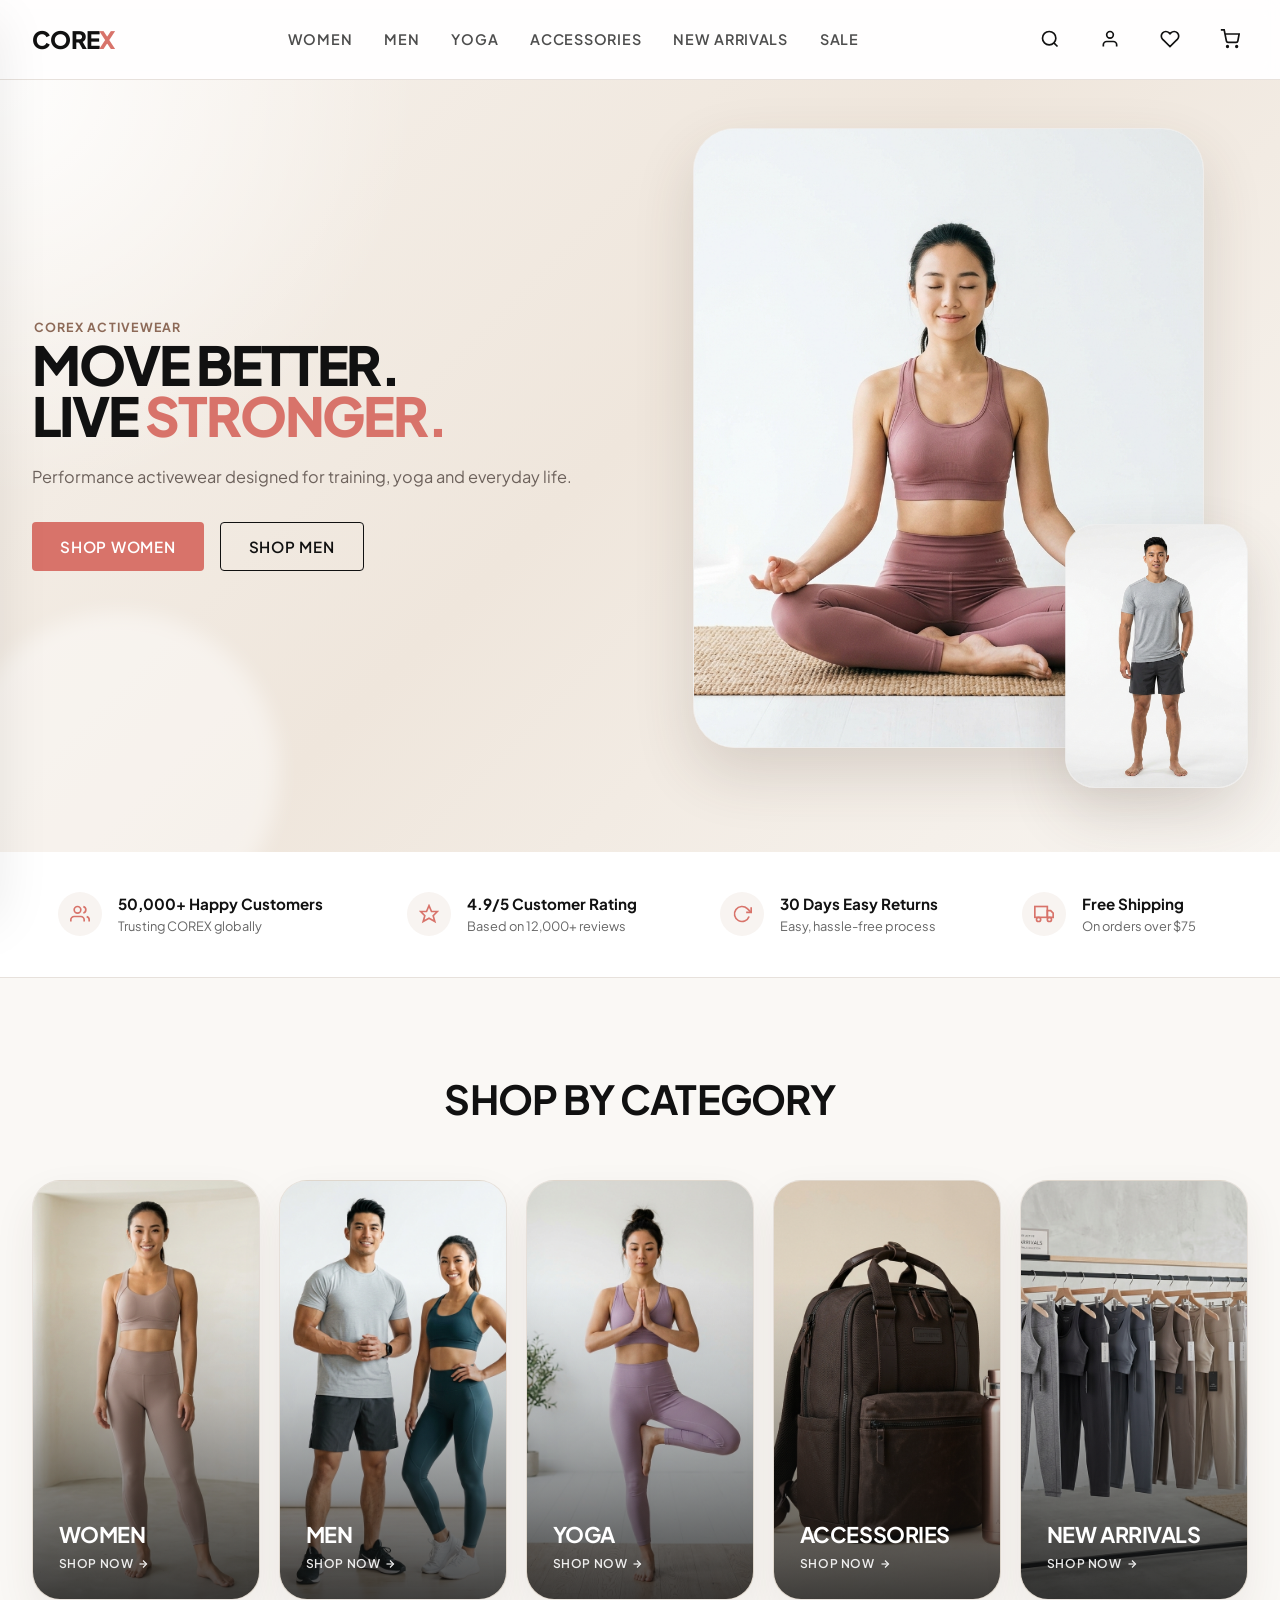
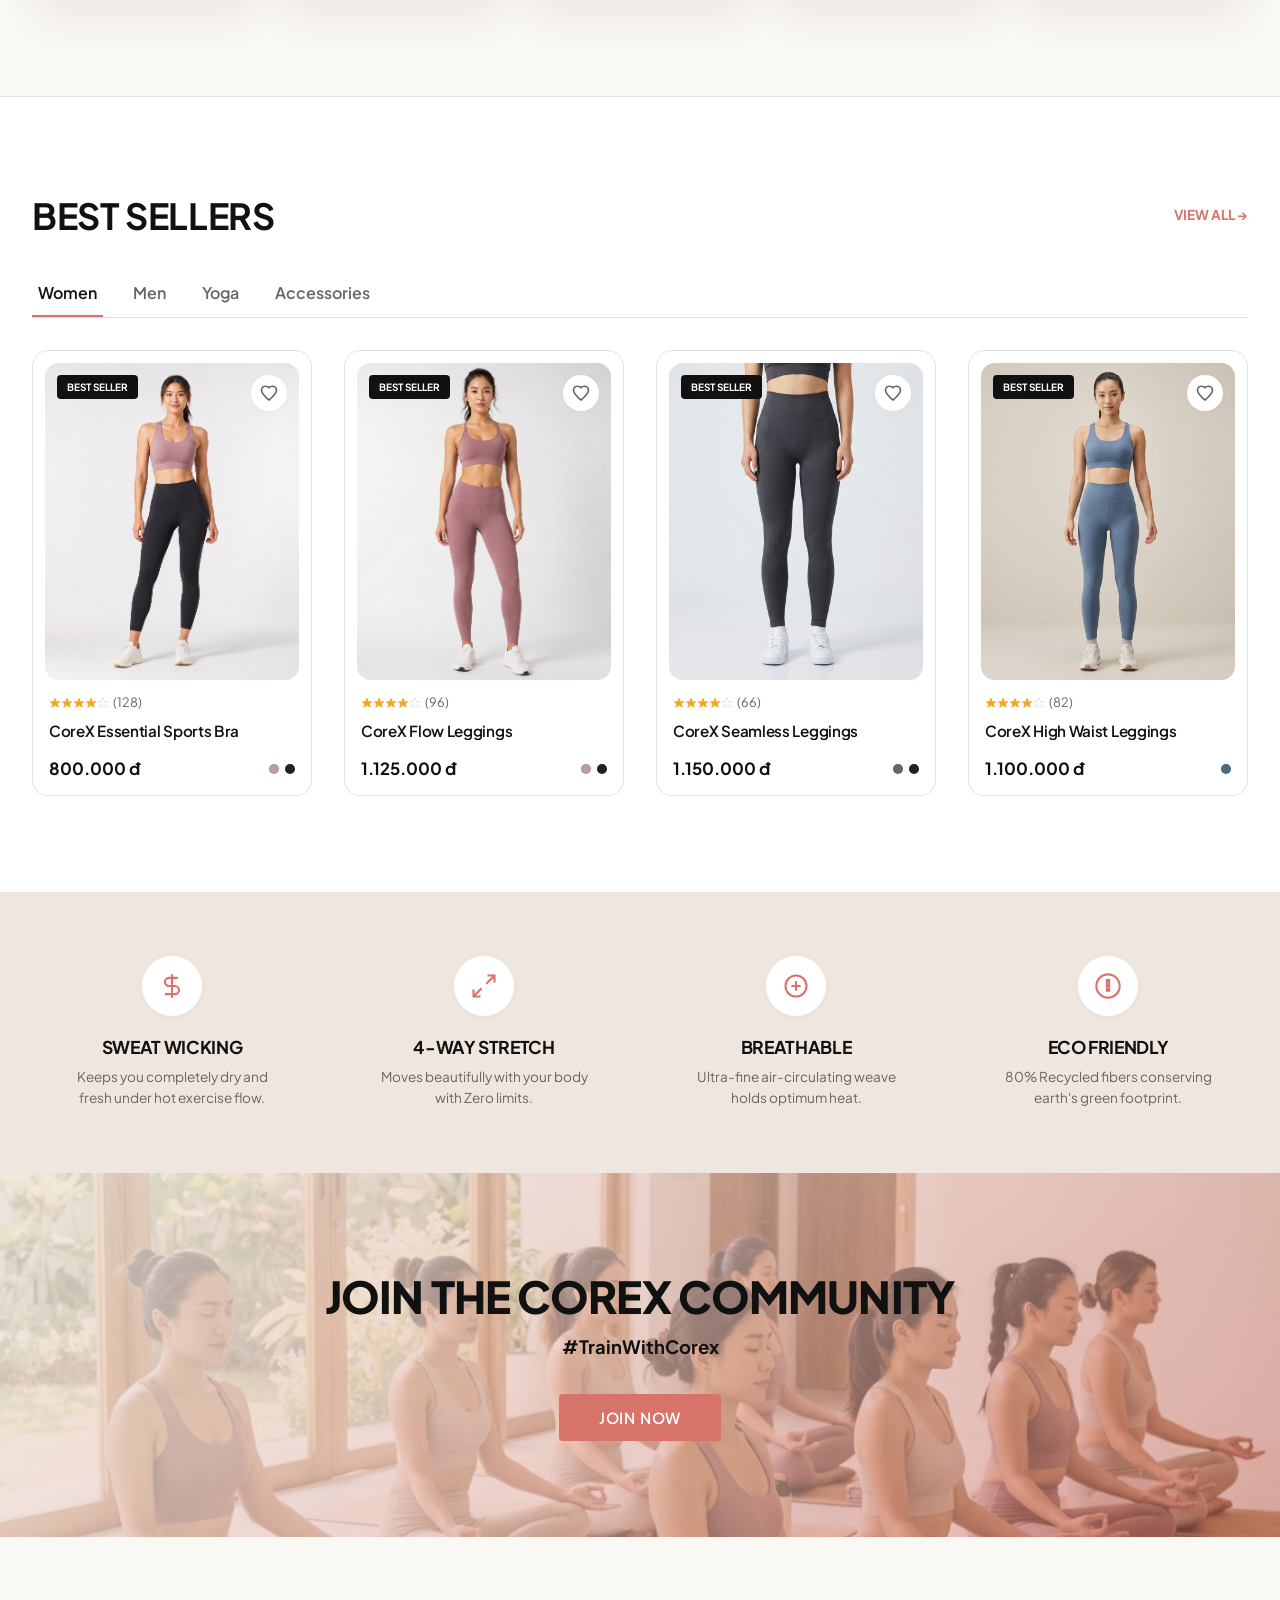
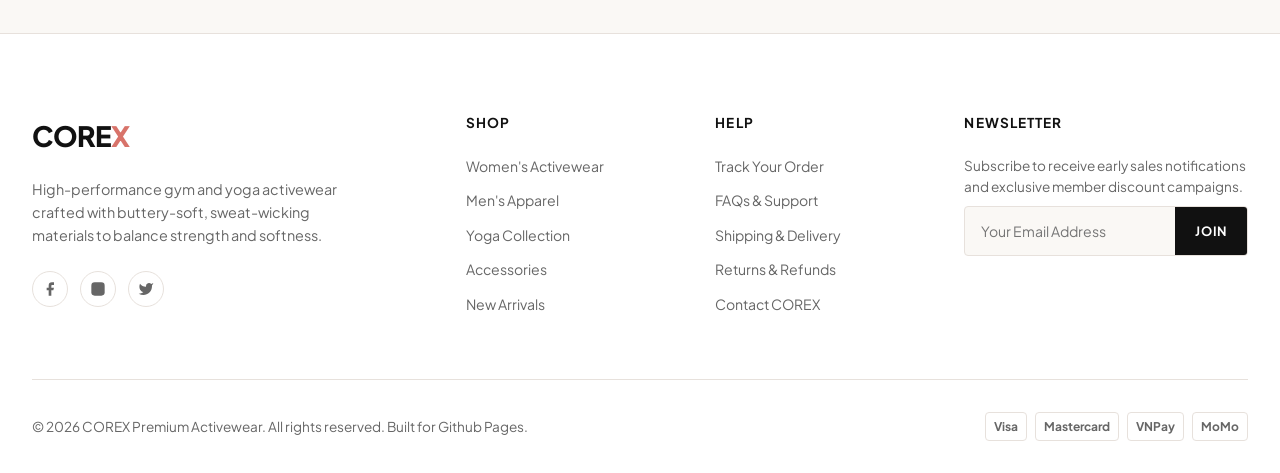
==== commit b44b717d: "Update currency to VND, remove language toggle, add best sellers" ====
--- a/index.html
+++ b/index.html
@@ -27,16 +27,17 @@
 
       <!-- Desktop Navigation links -->
       <nav class="nav-links">
-        <a href="#" onclick="navigateTo('shop', { category: 'women' }); return false;" class="nav-link" data-category="women">Women</a>
-        <a href="#" onclick="navigateTo('shop', { category: 'men' }); return false;" class="nav-link" data-category="men">Men</a>
-        <a href="#" onclick="navigateTo('shop', { category: 'yoga' }); return false;" class="nav-link" data-category="yoga">Yoga</a>
-        <a href="#" onclick="navigateTo('shop', { category: 'accessories' }); return false;" class="nav-link" data-category="accessories">Accessories</a>
-        <a href="#" onclick="navigateTo('shop', { category: 'new' }); return false;" class="nav-link" data-category="new">New Arrivals</a>
-        <a href="#" onclick="navigateTo('shop', { category: 'sale' }); return false;" class="nav-link" data-category="sale">Sale</a>
+        <a href="#" onclick="navigateTo('shop', { category: 'women' }); return false;" class="nav-link" data-category="women" data-i18n="nav_women">Women</a>
+        <a href="#" onclick="navigateTo('shop', { category: 'men' }); return false;" class="nav-link" data-category="men" data-i18n="nav_men">Men</a>
+        <a href="#" onclick="navigateTo('shop', { category: 'yoga' }); return false;" class="nav-link" data-category="yoga" data-i18n="nav_yoga">Yoga</a>
+        <a href="#" onclick="navigateTo('shop', { category: 'accessories' }); return false;" class="nav-link" data-category="accessories" data-i18n="nav_accessories">Accessories</a>
+        <a href="#" onclick="navigateTo('shop', { category: 'new' }); return false;" class="nav-link" data-category="new" data-i18n="nav_new">New Arrivals</a>
+        <a href="#" onclick="navigateTo('shop', { category: 'sale' }); return false;" class="nav-link" data-category="sale" data-i18n="nav_sale">Sale</a>
       </nav>
 
       <!-- Action items -->
       <div class="header-actions">
+
         <!-- Search trigger -->
         <button class="header-btn" id="search-open-btn" aria-label="Open Search">
           <svg viewBox="0 0 24 24"><circle cx="11" cy="11" r="8"/><line x1="21" y1="21" x2="16.65" y2="16.65"/></svg>
@@ -77,12 +78,12 @@
       <div class="hero">
         <div class="container hero-shell">
           <div class="hero-content">
-            <span class="hero-tagline text-uppercase">COREX ACTIVEWEAR</span>
-            <h1 class="hero-title">MOVE BETTER.<br>LIVE <span class="hero-title-accent">STRONGER.</span></h1>
-            <p class="hero-subtitle">Performance activewear designed for training, yoga and everyday life.</p>
+            <span class="hero-tagline text-uppercase" data-i18n="hero_tagline">COREX ACTIVEWEAR</span>
+            <h1 class="hero-title" data-i18n="hero_title">MOVE BETTER.<br>LIVE <span class="hero-title-accent">STRONGER.</span></h1>
+            <p class="hero-subtitle" data-i18n="hero_subtitle">Performance activewear designed for training, yoga and everyday life.</p>
             <div class="hero-buttons">
-              <button class="btn btn-primary" onclick="navigateTo('shop', { category: 'women' })">Shop Women</button>
-              <button class="btn btn-secondary" onclick="navigateTo('shop', { category: 'men' })">Shop Men</button>
+              <button class="btn btn-primary" onclick="navigateTo('shop', { category: 'women' })" data-i18n="hero_btn_women">Shop Women</button>
+              <button class="btn btn-secondary" onclick="navigateTo('shop', { category: 'men' })" data-i18n="hero_btn_men">Shop Men</button>
             </div>
           </div>
           <div class="hero-visual">
@@ -145,7 +146,7 @@
         <div class="container">
           <div class="section-header" style="justify-content: center; text-align: center; margin-bottom: 3.5rem;">
             <div class="section-title-wrap">
-              <h2 class="section-title" style="font-size: 2.5rem;">SHOP BY CATEGORY</h2>
+              <h2 class="section-title" style="font-size: 2.5rem;" data-i18n="shop_by_category">SHOP BY CATEGORY</h2>
             </div>
           </div>
 
@@ -199,17 +200,17 @@
         <div class="container">
           <div class="section-header" style="align-items: center; margin-bottom: 2rem;">
             <div class="section-title-wrap">
-              <h2 class="section-title" style="font-size: 2.25rem; letter-spacing:-0.01em;">BEST SELLERS</h2>
-            </div>
-            <a href="#" onclick="navigateTo('shop', { category: 'best-seller' }); return false;" style="font-weight: 700; font-size: 0.85rem; text-transform: uppercase; color: var(--accent-primary); display: flex; align-items: center; gap: 4px;">VIEW ALL &rarr;</a>
+              <h2 class="section-title" style="font-size: 2.25rem; letter-spacing:-0.01em;" data-i18n="best_sellers_title">BEST SELLERS</h2>
+            </div>
+            <a href="#" onclick="navigateTo('shop', { category: 'best-seller' }); return false;" style="font-weight: 700; font-size: 0.85rem; text-transform: uppercase; color: var(--accent-primary); display: flex; align-items: center; gap: 4px;" data-i18n="view_all">VIEW ALL &rarr;</a>
           </div>
 
           <!-- Tabs -->
           <div class="tab-container" style="margin-bottom: 2rem;">
-            <button class="tab-btn home-tab-btn active-tab" data-tab="women">Women</button>
-            <button class="tab-btn home-tab-btn" data-tab="men">Men</button>
-            <button class="tab-btn home-tab-btn" data-tab="yoga">Yoga</button>
-            <button class="tab-btn home-tab-btn" data-tab="accessories">Accessories</button>
+            <button class="tab-btn home-tab-btn active-tab" data-tab="women" data-i18n="tab_women">Women</button>
+            <button class="tab-btn home-tab-btn" data-tab="men" data-i18n="tab_men">Men</button>
+            <button class="tab-btn home-tab-btn" data-tab="yoga" data-i18n="tab_yoga">Yoga</button>
+            <button class="tab-btn home-tab-btn" data-tab="accessories" data-i18n="tab_accessories">Accessories</button>
           </div>
 
           <!-- Best sellers dynamic product grid -->
@@ -625,7 +626,7 @@
     <section id="cart-view" class="view-section">
       <div class="container cart-view-container">
         
-        <h2 class="section-title" style="margin-bottom: 2.5rem;">YOUR CART</h2>
+        <h2 class="section-title" style="margin-bottom: 2.5rem;" data-i18n="your_cart">YOUR CART</h2>
 
         <!-- Cart View layout grid -->
         <div class="cart-layout" id="cart-main-layout">
@@ -641,9 +642,9 @@
         <!-- Empty Cart message -->
         <div class="empty-cart-state" id="cart-empty-state" style="display:none;">
           <svg viewBox="0 0 24 24"><circle cx="9" cy="21" r="1"/><circle cx="20" cy="21" r="1"/><path d="M1 1h4l2.68 13.39a2 2 0 0 0 2 1.61h9.72a2 2 0 0 0 2-1.61L23 6H6"/></svg>
-          <h2>Your Cart is Empty</h2>
-          <p>You haven't added any premium COREX items to your cart yet.</p>
-          <button class="btn btn-primary" onclick="navigateTo('shop')">Start Shopping</button>
+          <h2 data-i18n="cart_empty_title">Your Cart is Empty</h2>
+          <p data-i18n="cart_empty_desc">You haven't added any premium COREX items to your cart yet.</p>
+          <button class="btn btn-primary" onclick="navigateTo('shop')" data-i18n="start_shopping">Start Shopping</button>
         </div>
 
       </div>
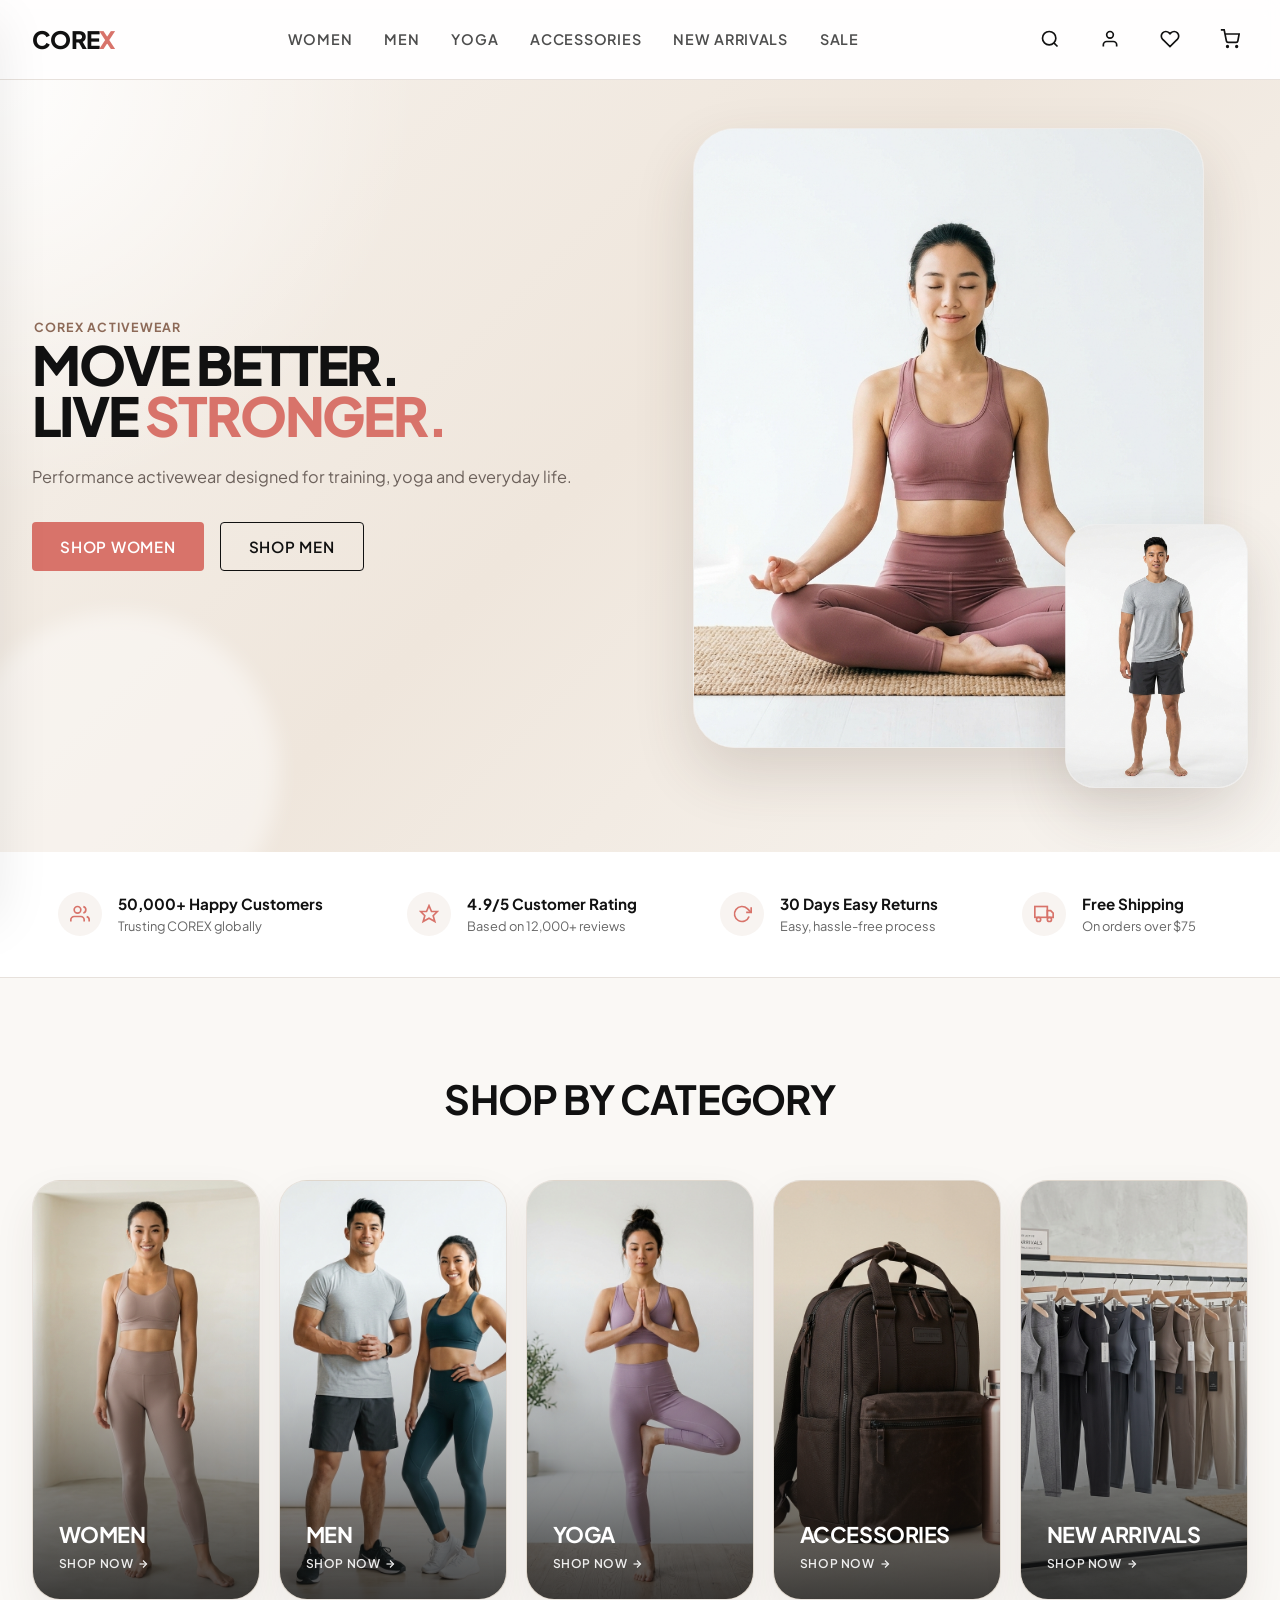
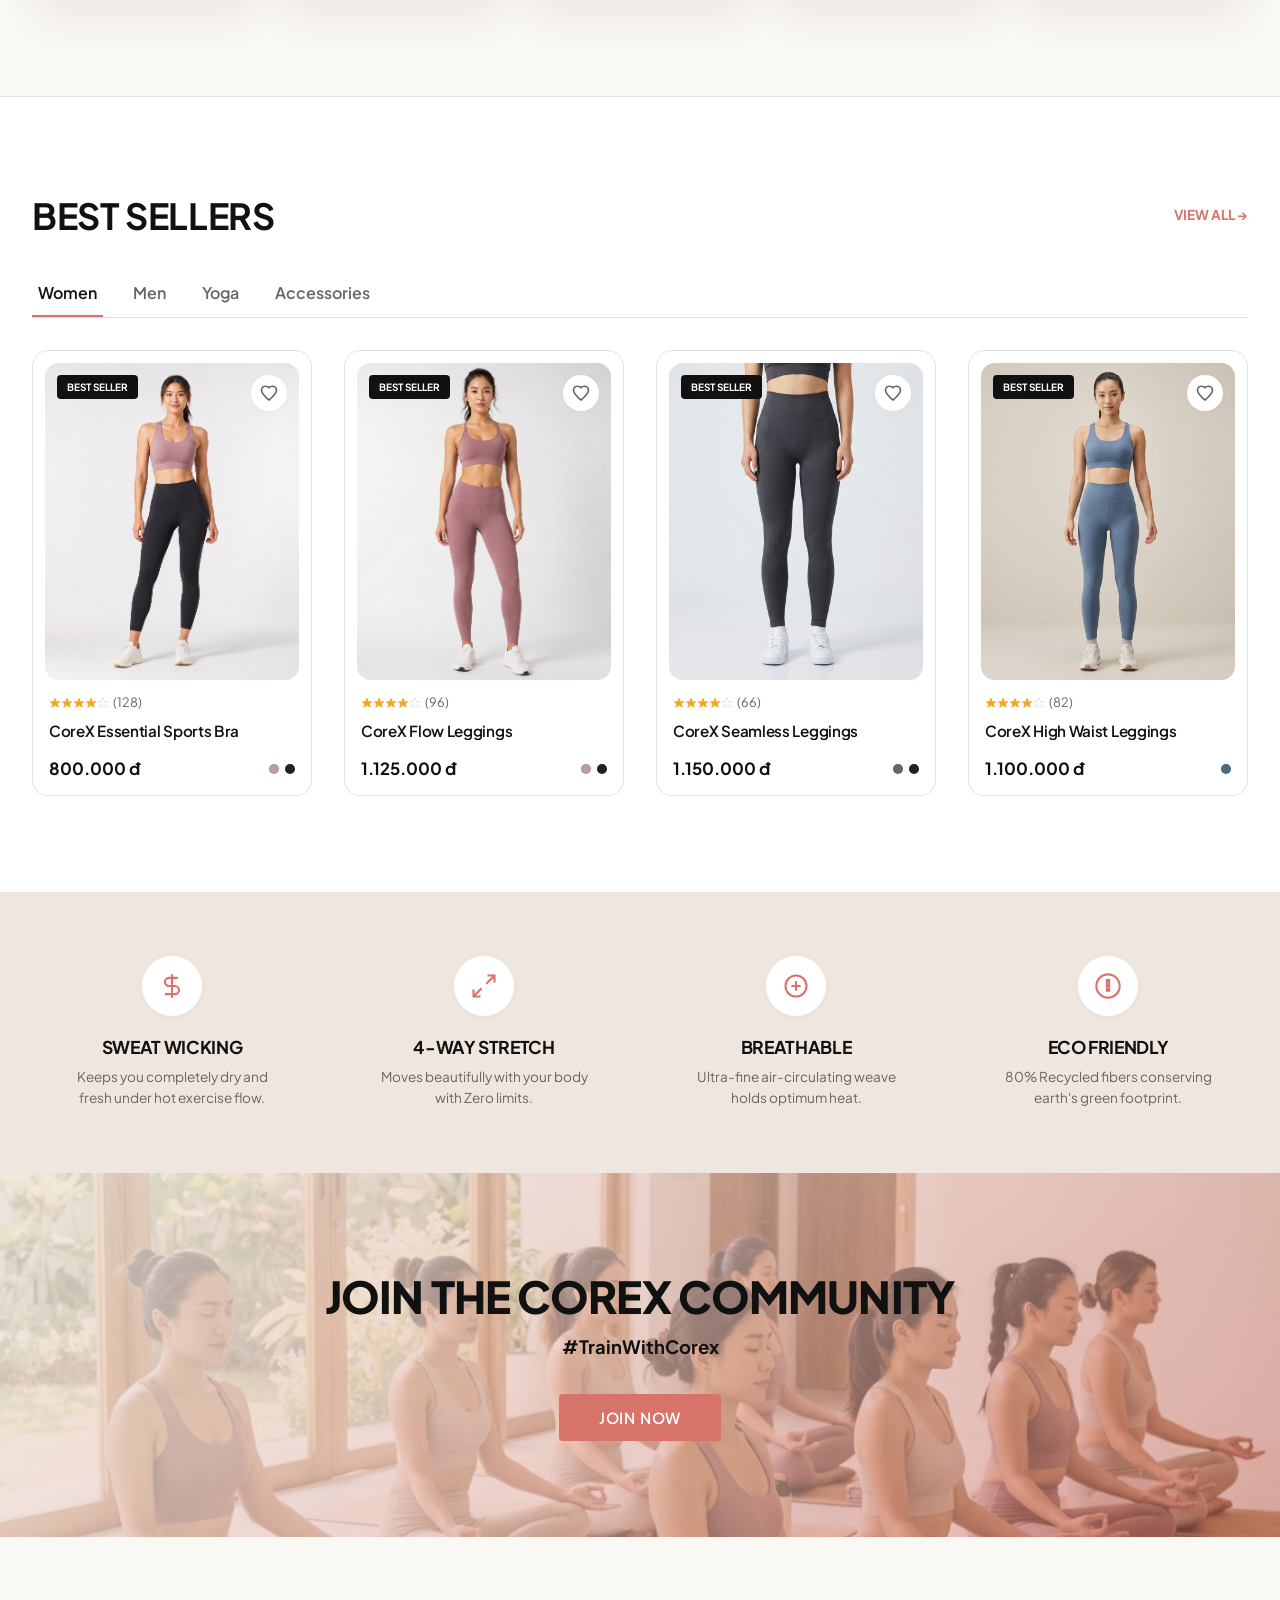
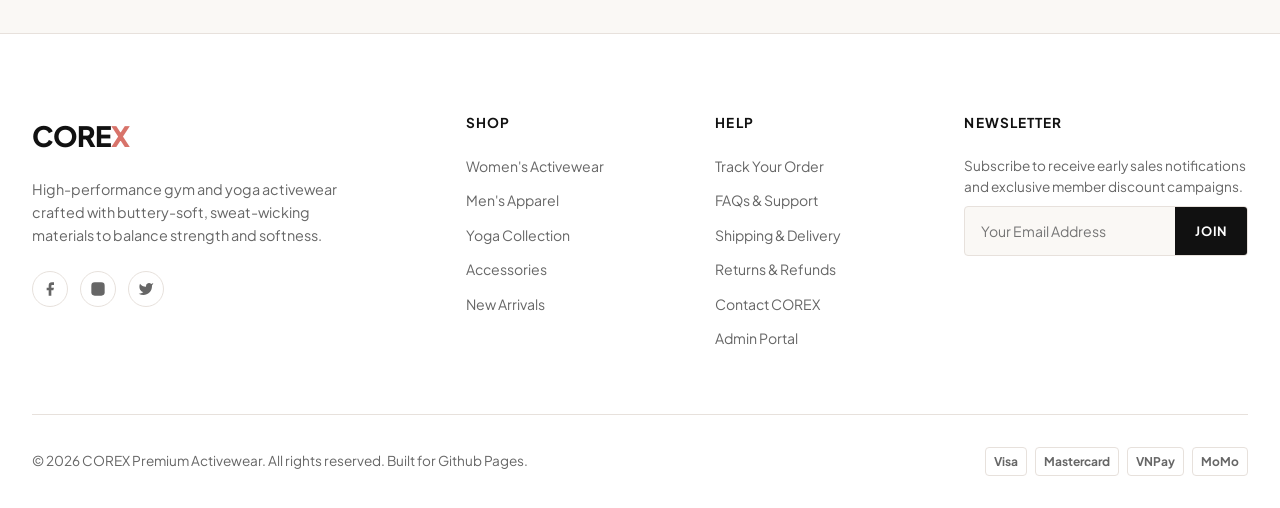
==== commit 354ab8d9: "feat: integrate mockapi, add admin dashboard, configure routing, and update e-commerce layout" ====
--- a/index.html
+++ b/index.html
@@ -875,6 +875,19 @@
       </div>
     </section>
 
+
+    <!-- =========================================
+      VIEW H: ADMIN DASHBOARD (embedded primary route)
+    ========================================= -->
+    <section id="admin-view" class="view-section admin-route-view" aria-label="COREX Admin Dashboard">
+      <iframe
+        id="admin-dashboard-frame"
+        class="admin-dashboard-frame"
+        title="COREX Admin Dashboard"
+        src="about:blank"
+        loading="eager"
+      ></iframe>
+    </section>
   </main>
 
   <!-- =========================================
@@ -986,6 +999,7 @@
             <a href="#" class="footer-link">Shipping & Delivery</a>
             <a href="#" class="footer-link">Returns & Refunds</a>
             <a href="#" class="footer-link">Contact COREX</a>
+            <a href="#admin" onclick="navigateTo('admin'); return false;" class="footer-link">Admin Portal</a>
           </div>
         </div>
 
@@ -1015,6 +1029,8 @@
     </div>
   </footer>
 
+  <script src="js/venv.js"></script>
+  <script src="js/mockapi-client.js"></script>
   <script src="js/app.js"></script>
 </body>
 </html>
--- a/css/style.css
+++ b/css/style.css
@@ -3730,3 +3730,47 @@
   color: #333333;
   border: 1px solid #e0e0e0;
 }
+
+
+/* Primary-route admin dashboard: index.html#admin */
+.admin-route-view {
+  width: 100%;
+  min-height: calc(100vh - 80px);
+  padding: 0;
+  background: #f5f2ef;
+}
+
+.admin-dashboard-frame {
+  display: block;
+  width: 100%;
+  min-height: calc(100vh - 80px);
+  height: calc(100vh - 80px);
+  border: 0;
+  background: #f5f2ef;
+}
+
+body.corex-admin-route > header,
+body.corex-admin-route > footer {
+  display: none;
+}
+
+body.corex-admin-route > main {
+  min-height: 100vh;
+}
+
+body.corex-admin-route .admin-route-view {
+  min-height: 100vh;
+}
+
+body.corex-admin-route .admin-dashboard-frame {
+  min-height: 100vh;
+  height: 100vh;
+}
+
+@media (max-width: 767px) {
+  .admin-dashboard-frame,
+  body.corex-admin-route .admin-dashboard-frame {
+    min-height: 100vh;
+    height: 100vh;
+  }
+}
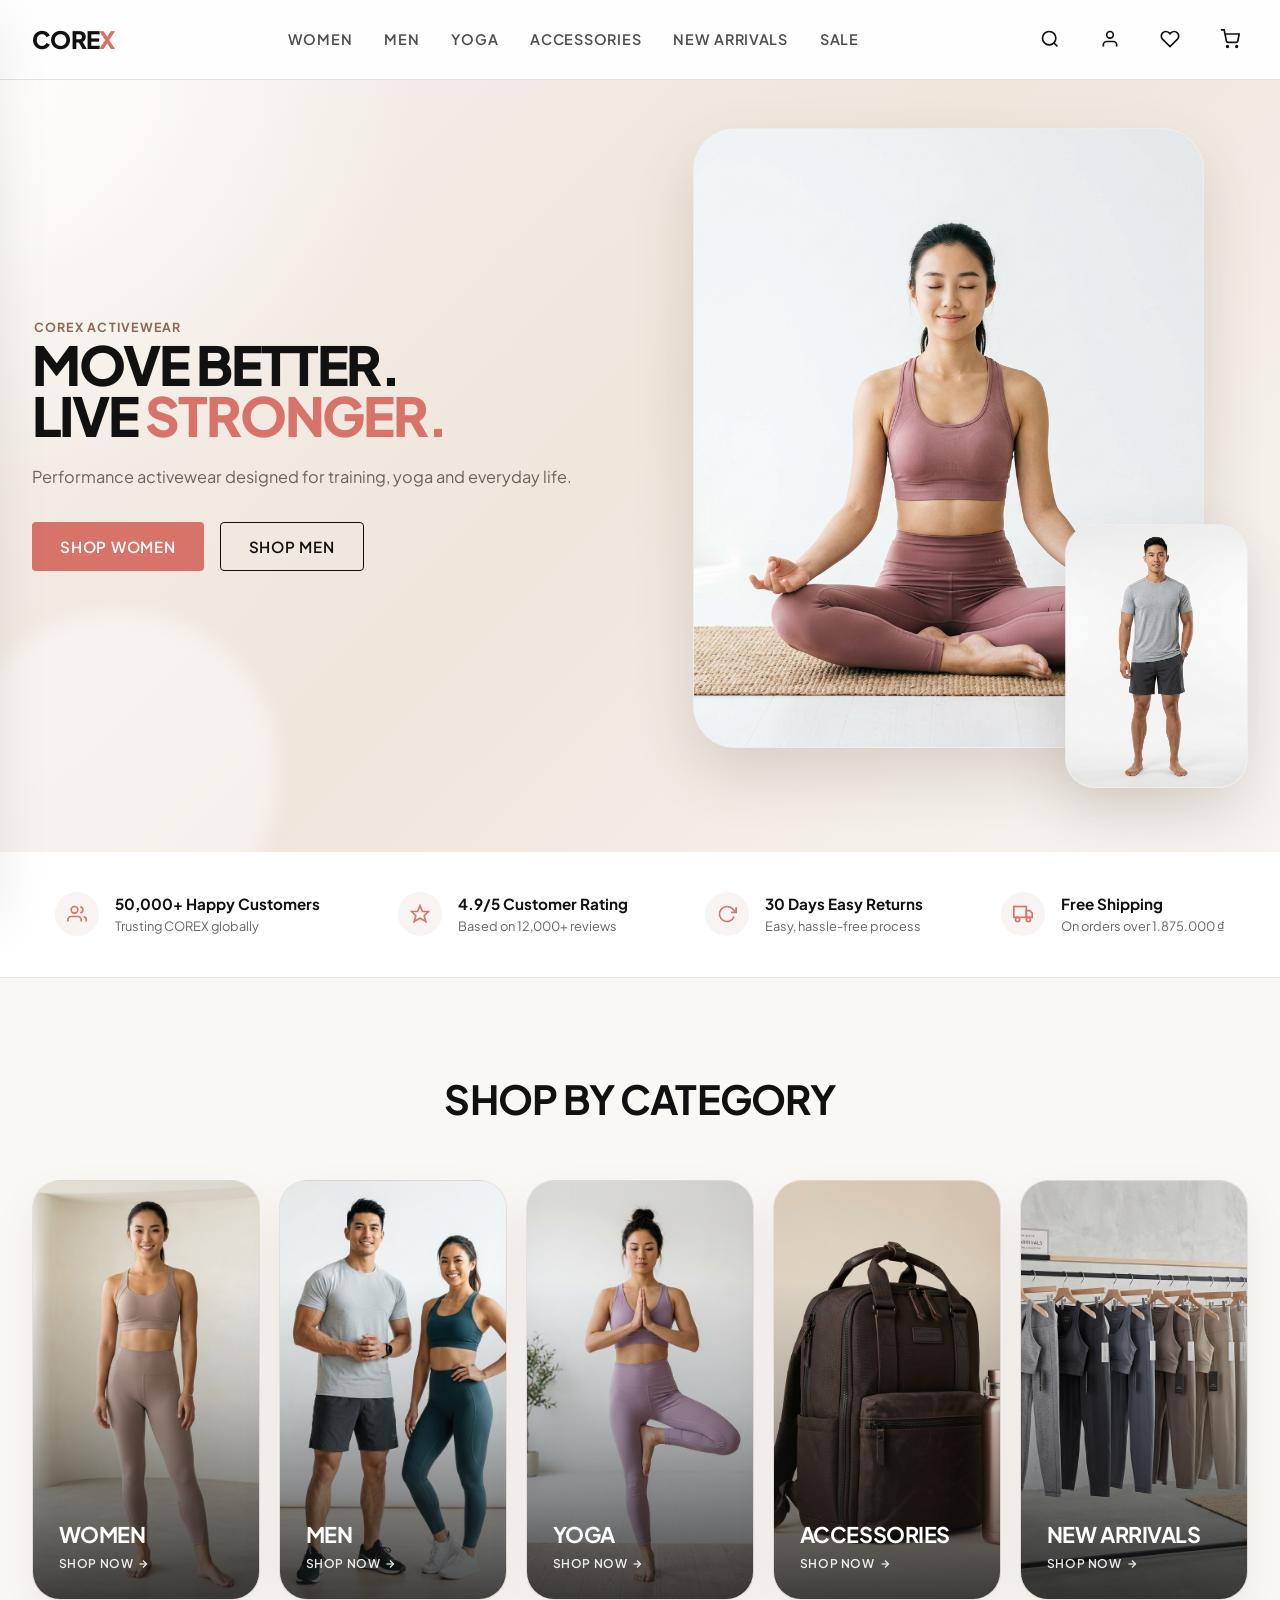
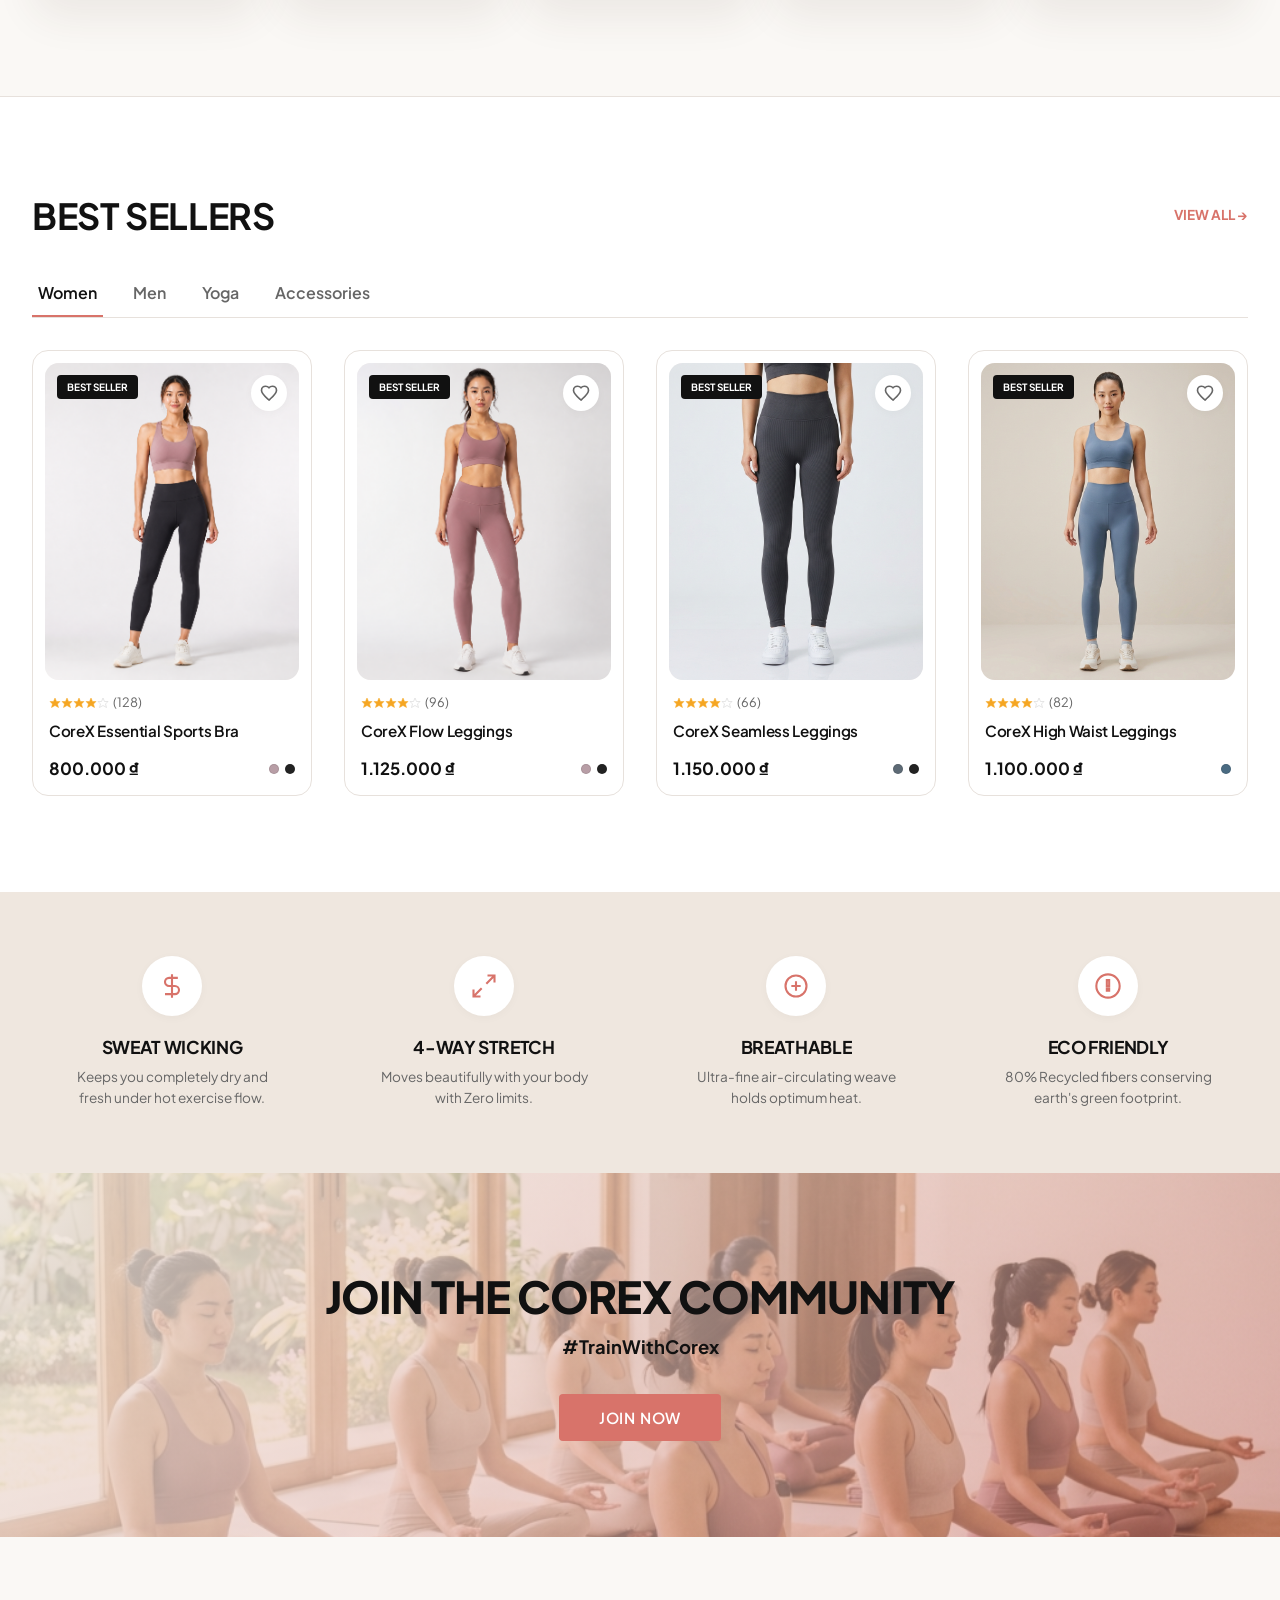
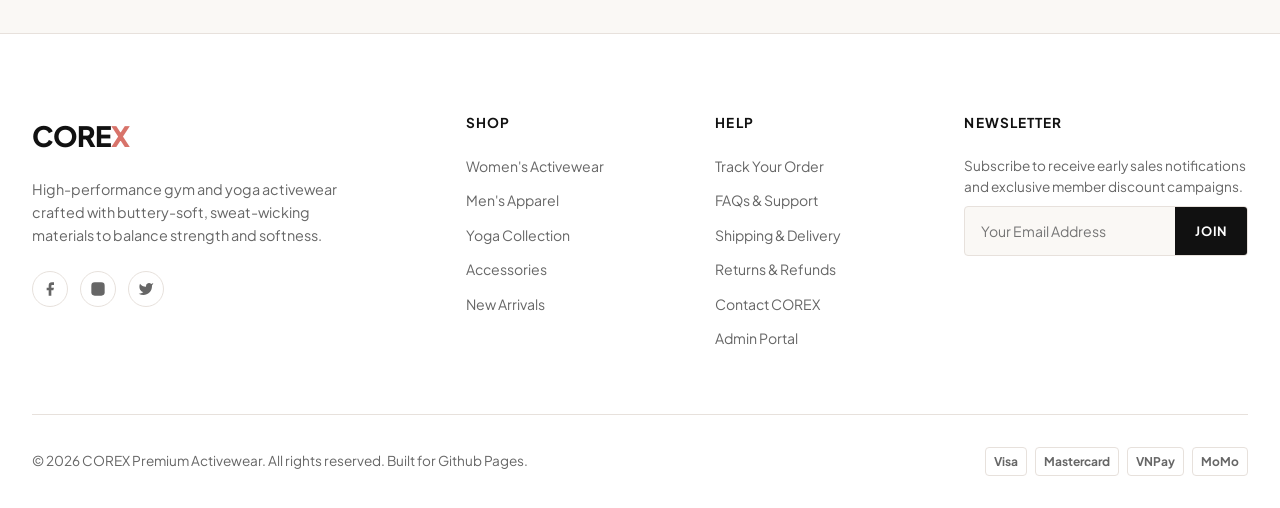
==== commit 903456c4: "Fix all currency display to VND" ====
--- a/index.html
+++ b/index.html
@@ -37,6 +37,11 @@
 
       <!-- Action items -->
       <div class="header-actions">
+
+        <!-- Visible only for a signed-in administrator; takes the user back to #admin. -->
+        <button class="admin-dashboard-nav-btn" id="admin-dashboard-nav-btn" type="button" hidden onclick="navigateTo('admin'); return false;">
+          Back to Dashboard
+        </button>
 
         <!-- Search trigger -->
         <button class="header-btn" id="search-open-btn" aria-label="Open Search">
@@ -99,7 +104,7 @@
         </div>
       </div>
 
-      <!-- Trust Bar (Threshold changed to $75) -->
+      <!-- Trust Bar: Free standard shipping threshold is 1.875.000 ₫ -->
       <div class="trust-bar">
         <div class="container trust-container">
           <div class="trust-item">
@@ -135,7 +140,7 @@
             </div>
             <div>
               <div class="trust-title">Free Shipping</div>
-              <div class="trust-text">On orders over $75</div>
+              <div class="trust-text">On orders over 1.875.000 ₫</div>
             </div>
           </div>
         </div>
@@ -354,9 +359,9 @@
               <h3 class="filter-section-title">Price Range</h3>
               <div class="price-range-wrap">
                 <div class="price-range-inputs">
-                  <input type="number" id="price-min" placeholder="Min" min="0">
+                  <input type="number" id="price-min" placeholder="Min (VNĐ)" min="0" step="1000">
                   <span style="color:var(--text-secondary);">-</span>
-                  <input type="number" id="price-max" placeholder="Max" min="0">
+                  <input type="number" id="price-max" placeholder="Max (VNĐ)" min="0" step="1000">
                 </div>
               </div>
             </div>
@@ -407,6 +412,8 @@
                     <option value="featured">Featured</option>
                     <option value="price-low">Price Low to High</option>
                     <option value="price-high">Price High to Low</option>
+                    <option value="most-purchased">Most Purchased</option>
+                    <option value="least-purchased">Least Purchased</option>
                     <option value="rating">Best Rating</option>
                     <option value="newest">Newest</option>
                   </select>
@@ -596,7 +603,7 @@
 
               <div class="detail-tab-content" id="tab-content-shipping">
                 <p><strong>Shipping Policy:</strong></p>
-                <p>Standard delivery takes 3-5 business days. Express shipping delivery takes 1-2 business days. Free standard shipping applies to all orders above $75.</p>
+                <p>Standard delivery takes 3-5 business days. Express shipping delivery takes 1-2 business days. Free standard shipping applies to all orders above 1.875.000 ₫.</p>
                 <br>
                 <p><strong>Returns:</strong></p>
                 <p>We accept clean, unworn returns within 30 days of purchase. Return shipping labels are generated automatically through your online account panel.</p>
@@ -687,31 +694,42 @@
             <!-- Shipping Form -->
             <div>
               <h3 class="checkout-block-title">SHIPPING INFORMATION</h3>
-              <form class="form-grid">
+              <div class="checkout-account-address-bar" id="checkout-account-address-bar">
+                <div>
+                  <strong>Use account delivery details</strong>
+                  <span id="checkout-account-address-note">Your saved customer information will appear here.</span>
+                </div>
+                <button type="button" class="btn btn-secondary checkout-fill-account-btn" id="checkout-fill-account-btn">Use saved details</button>
+              </div>
+              <form class="form-grid" id="checkout-shipping-form" novalidate>
                 <div class="form-group form-grid-full">
                   <label for="checkout-name">Full Name</label>
-                  <input type="text" id="checkout-name" placeholder="Minh Tâm" value="Minh Tâm">
+                  <input type="text" id="checkout-name" autocomplete="name" placeholder="Your full name">
                 </div>
                 <div class="form-group">
                   <label for="checkout-phone">Phone Number</label>
-                  <input type="tel" id="checkout-phone" placeholder="0123 456 789" value="0123 456 789">
+                  <input type="tel" id="checkout-phone" autocomplete="tel" placeholder="0123 456 789">
                 </div>
                 <div class="form-group">
                   <label for="checkout-email">Email Address</label>
-                  <input type="email" id="checkout-email" placeholder="minhtam@email.com" value="minhtam@email.com">
+                  <input type="email" id="checkout-email" autocomplete="email" placeholder="you@example.com">
                 </div>
                 <div class="form-group form-grid-full">
                   <label for="checkout-address">Delivery Address</label>
-                  <input type="text" id="checkout-address" placeholder="123 Nguyễn Huệ, Quận 1" value="123 Nguyễn Huệ, Quận 1">
+                  <input type="text" id="checkout-address" autocomplete="street-address" placeholder="House number, street, ward, district">
                 </div>
                 <div class="form-group">
-                  <label for="checkout-city">City / Province</label>
-                  <input type="text" id="checkout-city" placeholder="Hồ Chí Minh" value="Hồ Chí Minh">
+                  <label for="checkout-city">City / Province <span class="optional-label">(optional)</span></label>
+                  <input type="text" id="checkout-city" autocomplete="address-level1" placeholder="Hồ Chí Minh">
                 </div>
                 <div class="form-group">
-                  <label for="checkout-district">District</label>
-                  <input type="text" id="checkout-district" placeholder="Quận 1" value="Quận 1">
-                </div>
+                  <label for="checkout-district">District <span class="optional-label">(optional)</span></label>
+                  <input type="text" id="checkout-district" autocomplete="address-level2" placeholder="Quận 1">
+                </div>
+                <label class="checkout-save-address-row form-grid-full">
+                  <input type="checkbox" id="checkout-save-address" checked>
+                  Save these delivery details to my COREX account
+                </label>
               </form>
             </div>
 
@@ -723,7 +741,7 @@
                   <input type="radio" name="shipping-method" class="method-radio" checked>
                   <div class="method-details">
                     <span class="method-name">Standard Shipping (3-5 days)</span>
-                    <span class="method-desc">Free for orders above $75.</span>
+                    <span class="method-desc">Free for orders above 1.875.000 ₫.</span>
                   </div>
                   <span class="method-price">Free</span>
                 </div>
@@ -733,7 +751,7 @@
                     <span class="method-name">Express Shipping (1-2 days)</span>
                     <span class="method-desc">Deliveries within 1-2 business days.</span>
                   </div>
-                  <span class="method-price">$5.00</span>
+                  <span class="method-price">125.000 ₫</span>
                 </div>
               </div>
             </div>
@@ -794,19 +812,19 @@
             <div style="border-top: 1px solid var(--border-color); padding-top: 1.5rem; margin-top: 1.5rem;">
               <div class="summary-row">
                 <span>Subtotal</span>
-                <span id="checkout-subtotal">$0.00</span>
+                <span id="checkout-subtotal">0 ₫</span>
               </div>
               <div class="summary-row" id="checkout-discount-row" style="display:none; color:var(--accent-primary);">
                 <span>Discount</span>
-                <span id="checkout-discount">-$0.00</span>
+                <span id="checkout-discount">-0 ₫</span>
               </div>
               <div class="summary-row">
                 <span>Shipping</span>
-                <span id="checkout-shipping">$0.00</span>
+                <span id="checkout-shipping">0 ₫</span>
               </div>
               <div class="summary-row total-row" style="margin-bottom:2rem;">
                 <span>Total</span>
-                <span id="checkout-total">$0.00</span>
+                <span id="checkout-total">0 ₫</span>
               </div>
               
               <button class="btn btn-primary btn-full" id="place-order-btn">Place Order</button>
@@ -866,7 +884,7 @@
           </div>
           <div class="order-detail-row">
             <span class="order-detail-label">Amount Paid:</span>
-            <span class="order-detail-val" id="success-order-total" style="color:var(--accent-primary); font-size:1.1rem;">$0.00</span>
+            <span class="order-detail-val" id="success-order-total" style="color:var(--accent-primary); font-size:1.1rem;">0 ₫</span>
           </div>
         </div>
 
@@ -946,6 +964,7 @@
       <a href="#" onclick="navigateTo('shop', { category: 'accessories' }); return false;" class="mobile-nav-link">Accessories</a>
       <a href="#" onclick="navigateTo('shop', { category: 'new' }); return false;" class="mobile-nav-link">New Arrivals</a>
       <a href="#" onclick="navigateTo('shop', { category: 'sale' }); return false;" class="mobile-nav-link">Sale</a>
+      <a href="#admin" id="mobile-admin-dashboard-link" onclick="navigateTo('admin'); return false;" class="mobile-nav-link mobile-admin-dashboard-link" hidden>Back to Dashboard</a>
     </nav>
   </div>
 
--- a/css/style.css
+++ b/css/style.css
@@ -3774,3 +3774,53 @@
     height: 100vh;
   }
 }
+
+
+/* Authentication and account-aware commerce */
+.admin-dashboard-nav-btn {
+  border: 1px solid var(--accent-primary);
+  color: var(--accent-primary);
+  background: transparent;
+  border-radius: var(--radius-sm);
+  padding: 9px 13px;
+  font-size: .72rem;
+  line-height: 1;
+  font-weight: 800;
+  text-transform: uppercase;
+  letter-spacing: .04em;
+  white-space: nowrap;
+}
+.admin-dashboard-nav-btn:hover { background: var(--accent-primary); color: #fff; }
+.auth-action-notice {
+  margin: -0.5rem 0 1.25rem;
+  padding: .75rem .9rem;
+  border-radius: var(--radius-sm);
+  background: var(--neutral-beige);
+  color: var(--text-secondary);
+  font-size: .82rem;
+  line-height: 1.45;
+}
+.password-hint { margin: -.5rem 0 0; color: var(--text-secondary); font-size: .76rem; line-height: 1.45; }
+.checkout-account-address-bar {
+  display:flex;
+  justify-content:space-between;
+  align-items:center;
+  gap:1rem;
+  margin:0 0 1.2rem;
+  padding: .9rem 1rem;
+  border:1px solid var(--border-color);
+  border-radius: var(--radius-sm);
+  background: var(--card-bg);
+}
+.checkout-account-address-bar strong { display:block; font-size:.83rem; margin-bottom:.2rem; }
+.checkout-account-address-bar span { display:block; max-width:38rem; font-size:.78rem; color:var(--text-secondary); line-height:1.4; }
+.checkout-fill-account-btn { flex:0 0 auto; padding: .7rem .85rem; font-size:.76rem; }
+.checkout-save-address-row { display:flex; align-items:center; gap:.6rem; color:var(--text-secondary); font-size:.84rem; cursor:pointer; }
+.checkout-save-address-row input { width:16px; height:16px; accent-color:var(--accent-primary); }
+.optional-label { color:var(--text-secondary); font-size:.75em; font-weight:500; }
+@media (max-width: 900px) {
+  .admin-dashboard-nav-btn { padding:8px 9px; font-size:.64rem; }
+  .checkout-account-address-bar { align-items:flex-start; flex-direction:column; }
+}
+.mobile-admin-dashboard-link { color: var(--accent-primary) !important; font-weight: 800; }
+.compact-select { min-width: 110px; padding: .45rem .5rem; font-size: .78rem; }
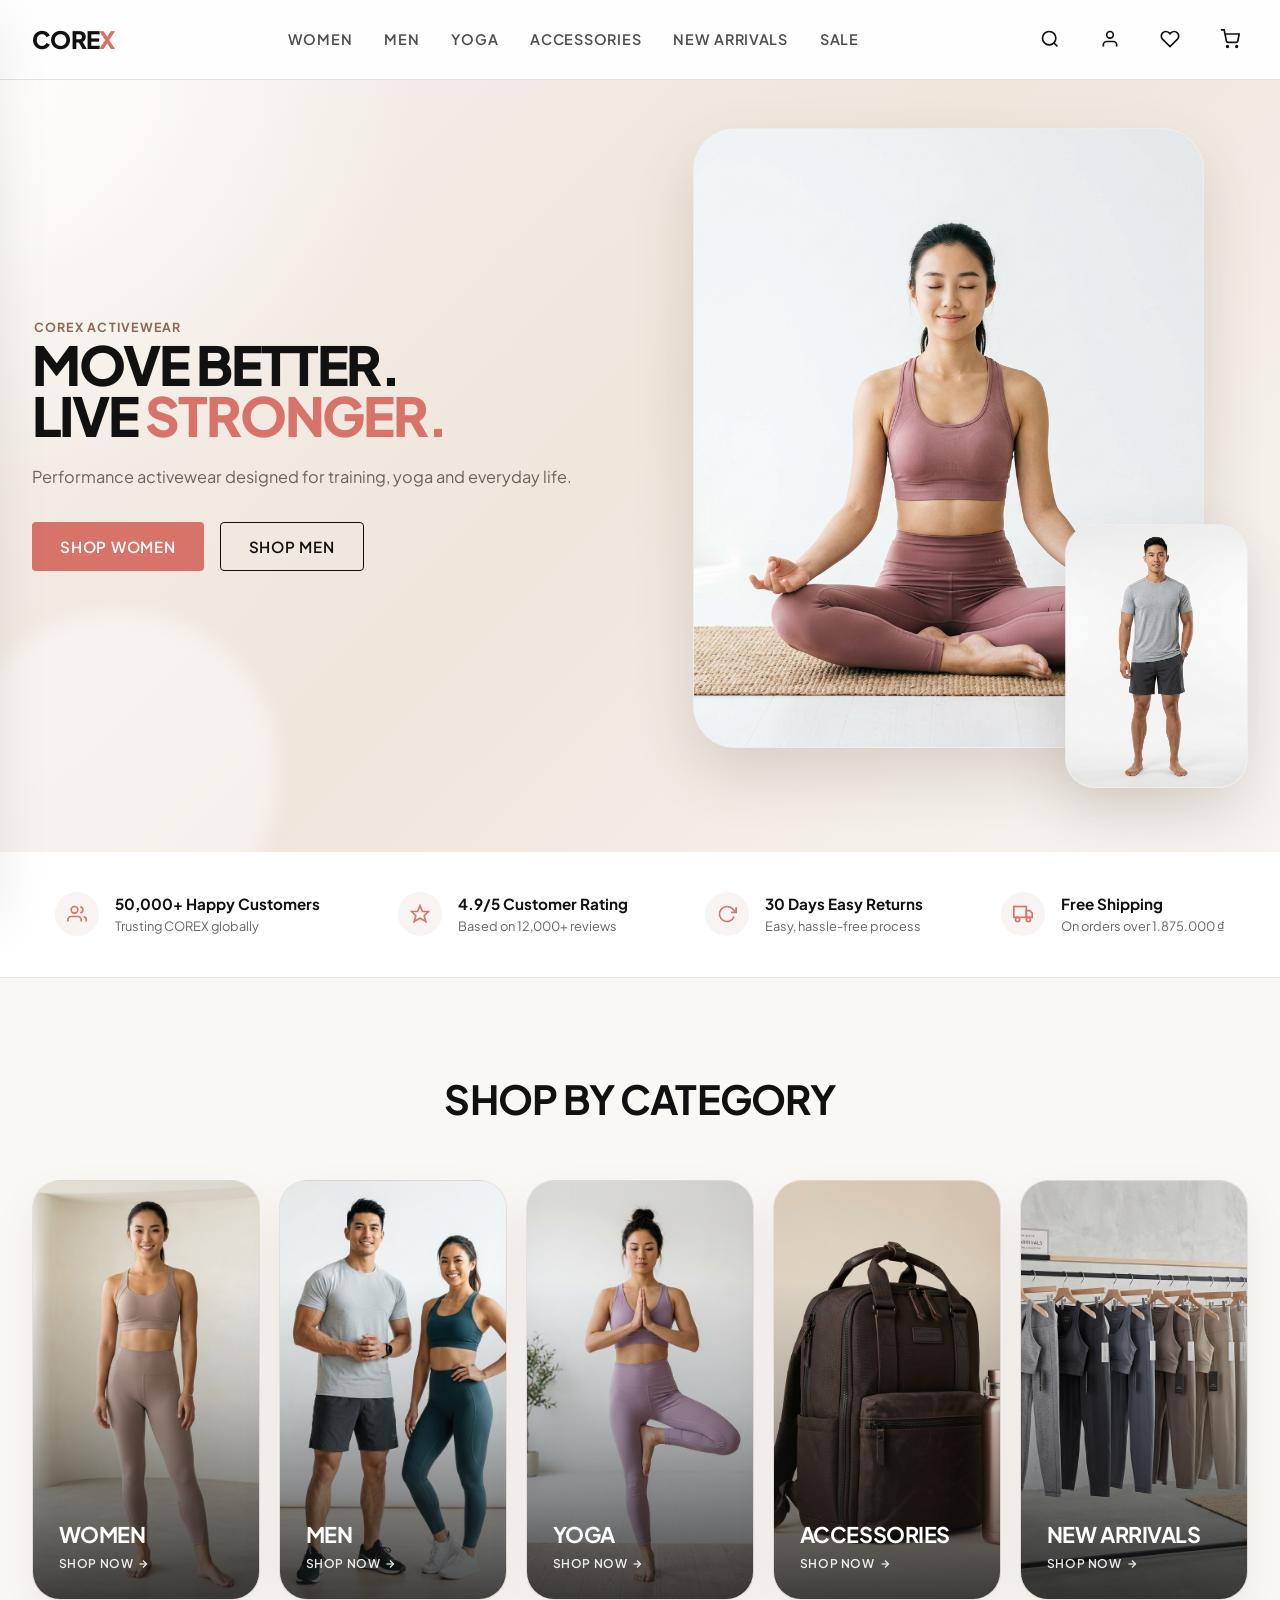
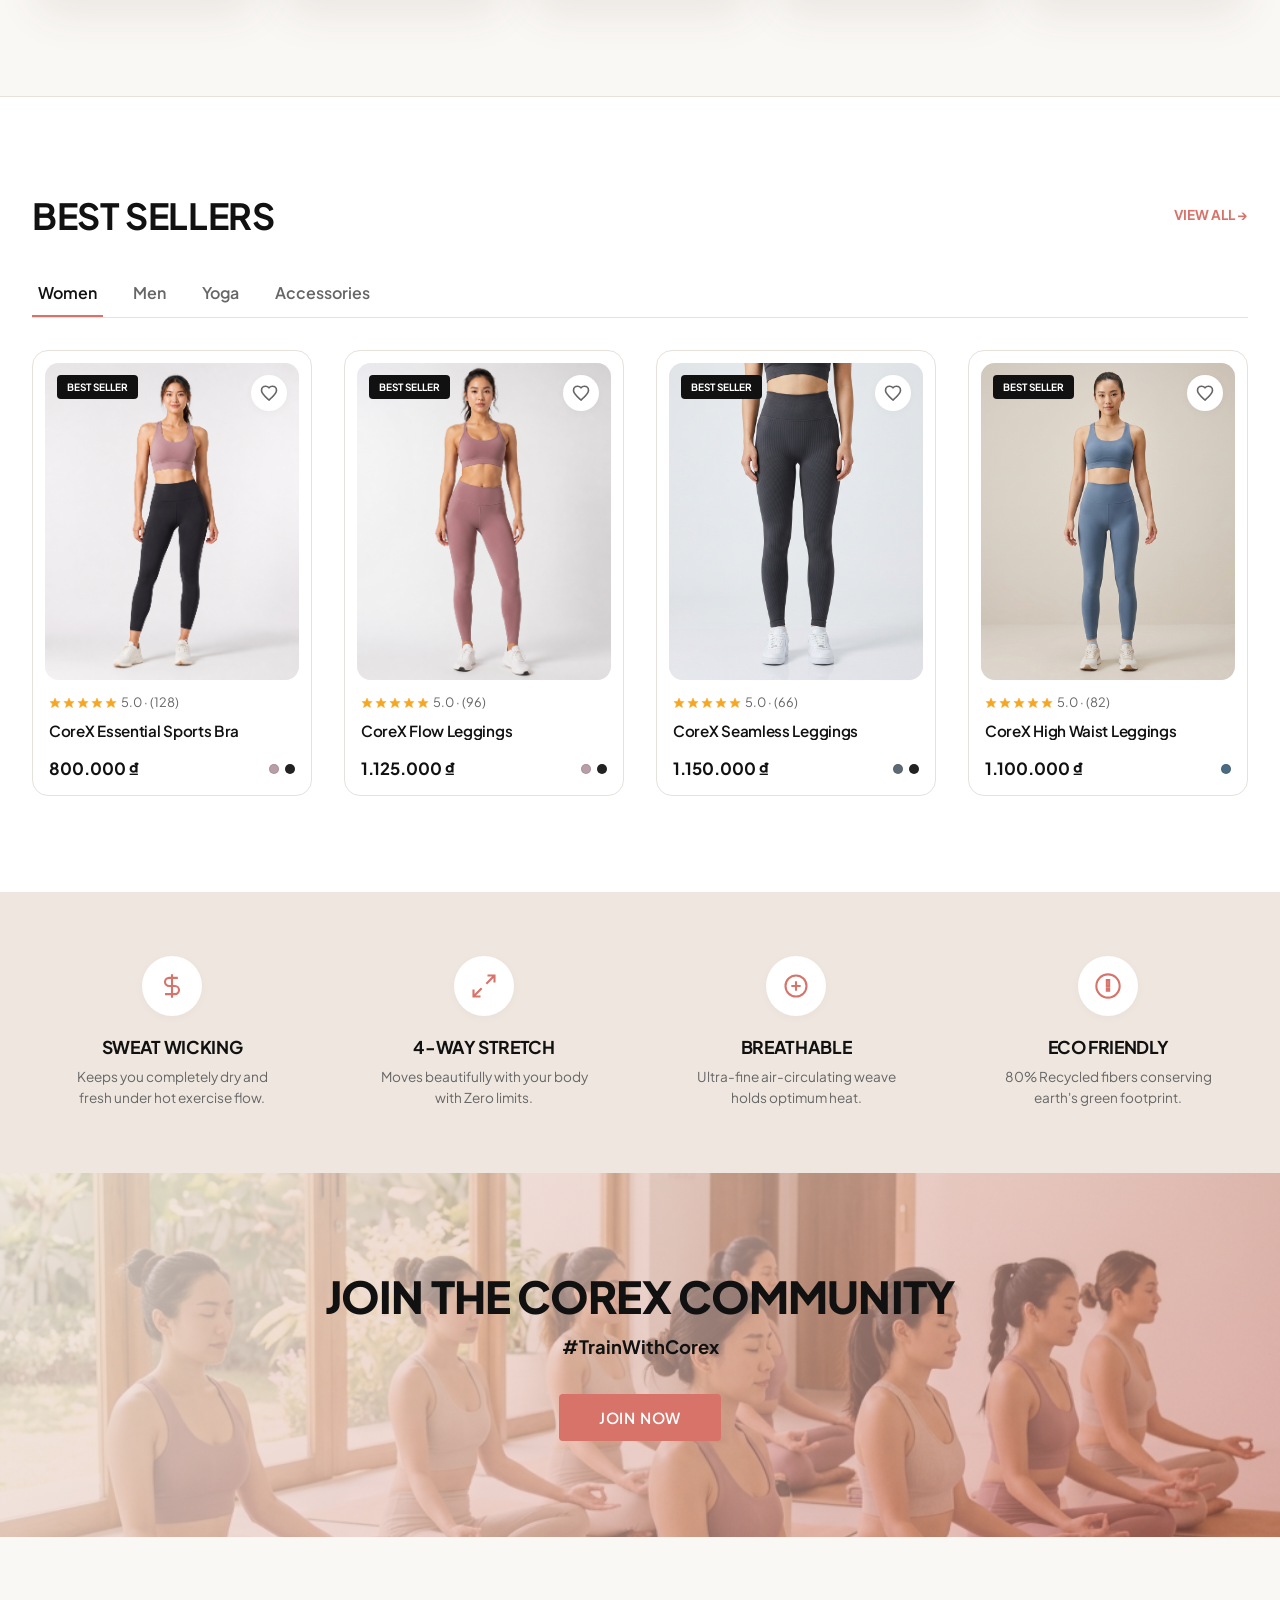
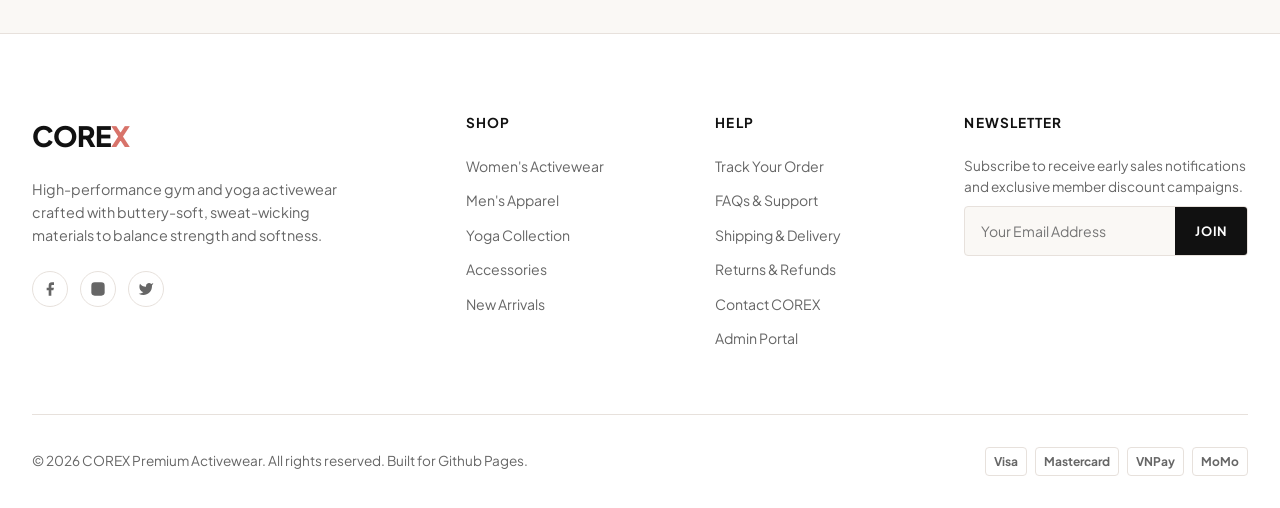
==== commit 7d3355fd: "add filter function, 5 stars" ====
--- a/index.html
+++ b/index.html
@@ -363,6 +363,17 @@
                   <span style="color:var(--text-secondary);">-</span>
                   <input type="number" id="price-max" placeholder="Max (VNĐ)" min="0" step="1000">
                 </div>
+              </div>
+            </div>
+
+
+            <!-- Rating Filter -->
+            <div class="filter-section">
+              <h3 class="filter-section-title">Customer Rating</h3>
+              <div class="filter-list">
+                <label class="filter-checkbox-label"><input type="checkbox" class="filter-checkbox" data-type="rating" value="5"> 5 Stars</label>
+                <label class="filter-checkbox-label"><input type="checkbox" class="filter-checkbox" data-type="rating" value="4"> 4 Stars & Up</label>
+                <label class="filter-checkbox-label"><input type="checkbox" class="filter-checkbox" data-type="rating" value="3"> 3 Stars & Up</label>
               </div>
             </div>
 
--- a/css/style.css
+++ b/css/style.css
@@ -3824,3 +3824,37 @@
 }
 .mobile-admin-dashboard-link { color: var(--accent-primary) !important; font-weight: 800; }
 .compact-select { min-width: 110px; padding: .45rem .5rem; font-size: .78rem; }
+
+
+/* =========================================
+   REVIEW + RATING EXPERIENCE
+========================================= */
+.star-row { display:inline-flex; align-items:center; gap:2px; vertical-align:middle; }
+.product-card-rating .star-row { display:flex; }
+.review-summary-bar { display:flex; align-items:center; justify-content:space-between; gap:1rem; padding:1rem 1.1rem; background:var(--card-bg); border:1px solid var(--border-color); border-radius:var(--radius-md); margin-bottom:1.25rem; }
+.review-summary-bar > div { display:flex; align-items:center; gap:.65rem; }
+.review-summary-number { font-size:1.55rem; font-weight:800; color:var(--text-primary); }
+.review-summary-bar > span { color:var(--text-secondary); font-size:.82rem; }
+.review-role-notice { padding:1rem 1.1rem; border:1px solid var(--border-color); border-radius:var(--radius-md); background:#fffdfb; margin-bottom:1.25rem; color:var(--text-secondary); font-size:.9rem; }
+.review-role-notice p { margin:.35rem 0 .75rem; }
+.review-role-notice.admin { border-color:#d7d1ca; background:#f8f6f3; }
+.review-login-btn { margin-top:.6rem; }
+.review-compose-form { padding:1.1rem; border:1px solid var(--border-color); background:#fff; border-radius:var(--radius-md); margin-bottom:1.5rem; }
+.review-compose-top { display:flex; align-items:baseline; justify-content:space-between; gap:.75rem; margin-bottom:.65rem; }
+.review-compose-top strong { color:var(--text-primary); }
+.review-compose-top span, .review-form-footer span { color:var(--text-secondary); font-size:.78rem; }
+.review-star-picker { display:flex; gap:.2rem; margin-bottom:.8rem; }
+.review-star-choice { color:#c8c8c8; font-size:1.65rem; line-height:1; padding:.1rem; transition:transform .15s ease,color .15s ease; }
+.review-star-choice:hover, .review-star-choice.selected { color:#F5A623; transform:translateY(-1px); }
+.review-comment-label { display:block; color:var(--text-primary); font-size:.84rem; font-weight:700; margin-bottom:.4rem; }
+.review-compose-form textarea { width:100%; min-height:96px; resize:vertical; border:1px solid var(--border-color); border-radius:var(--radius-sm); padding:.75rem; font:inherit; color:var(--text-primary); }
+.review-compose-form textarea:focus { outline:none; border-color:var(--accent-primary); }
+.review-form-footer { display:flex; align-items:center; justify-content:space-between; gap:1rem; margin-top:.65rem; }
+.verified-review-badge { display:inline-flex; align-items:center; margin-left:.5rem; padding:.15rem .4rem; border-radius:999px; background:#eef7f0; color:#2d7a3e; font-size:.67rem; font-weight:700; }
+.review-header > div { display:flex; align-items:center; flex-wrap:wrap; gap:.25rem; }
+.reviews-empty-state { display:flex; flex-direction:column; gap:.35rem; padding:1.5rem 0; color:var(--text-secondary); }
+.reviews-empty-state strong { color:var(--text-primary); }
+@media (max-width: 620px) {
+  .review-summary-bar, .review-compose-top, .review-form-footer { align-items:flex-start; flex-direction:column; }
+  .review-summary-bar { gap:.45rem; }
+}
